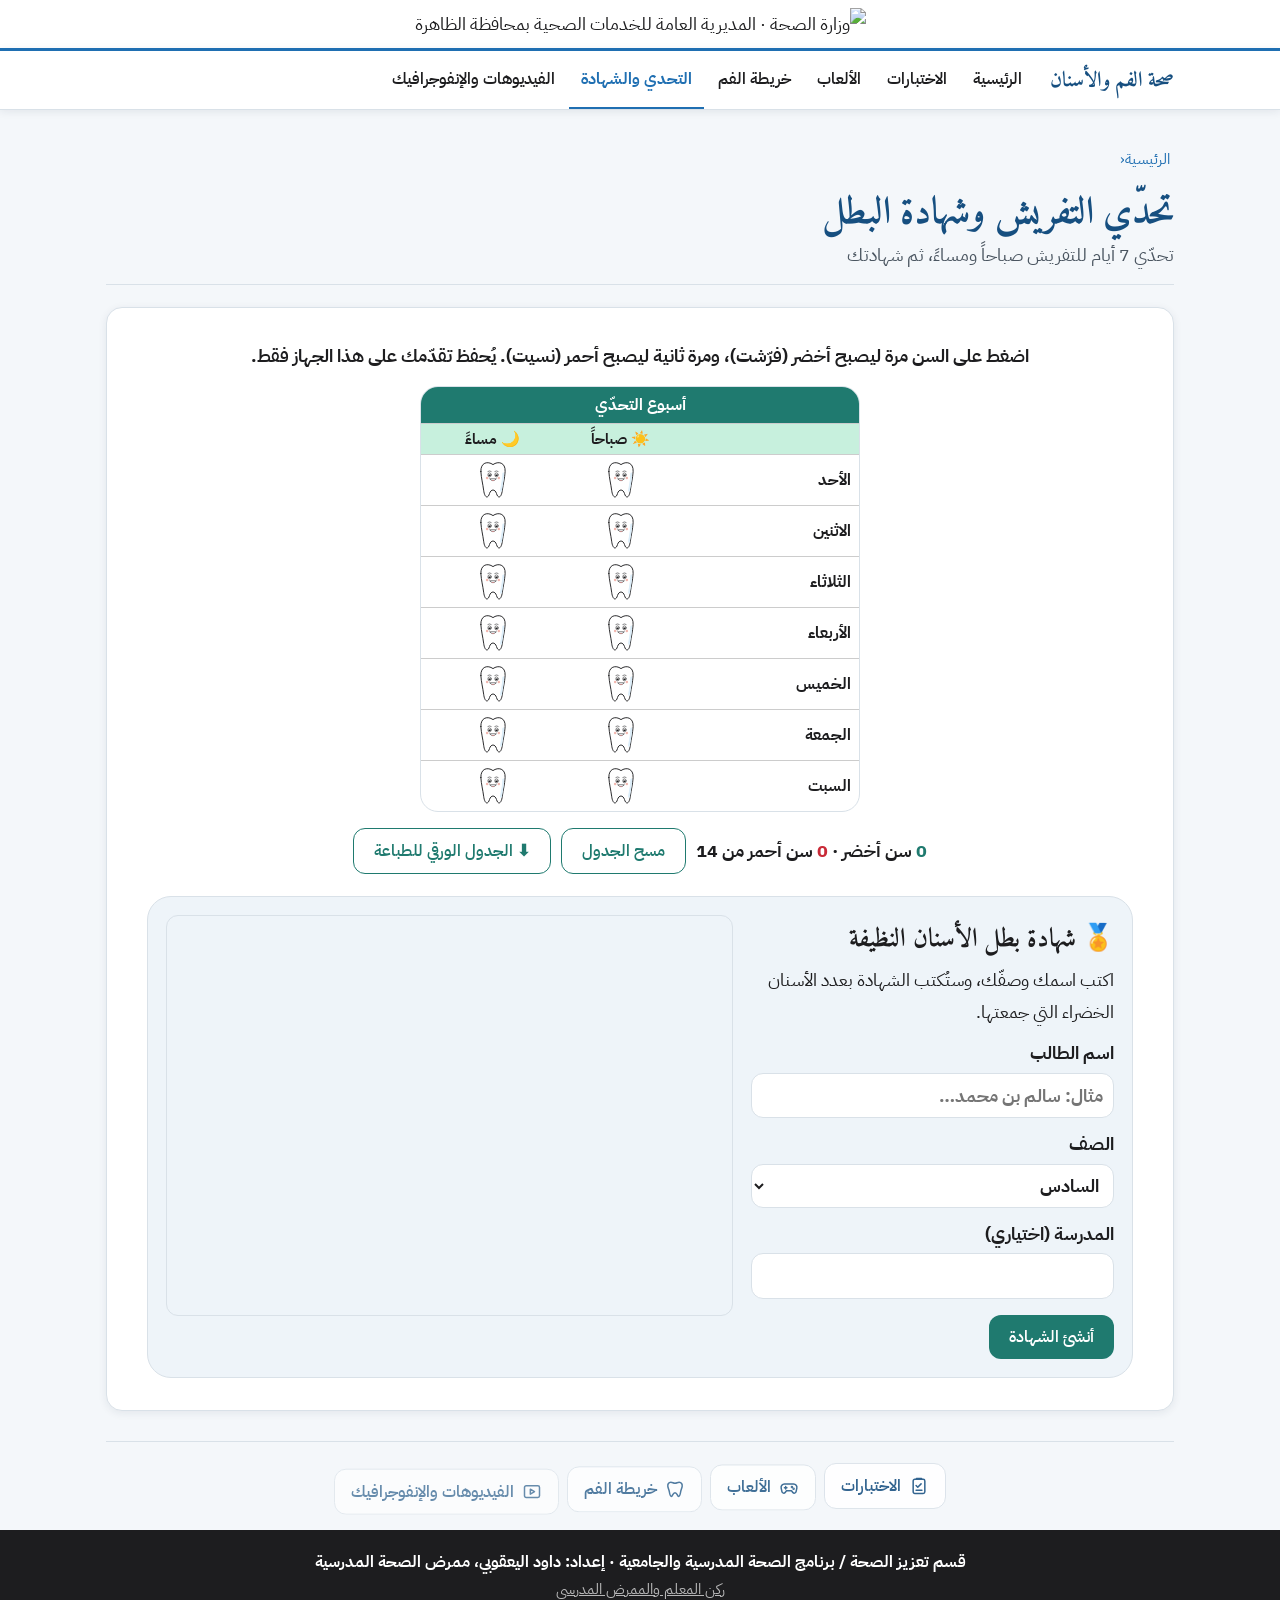
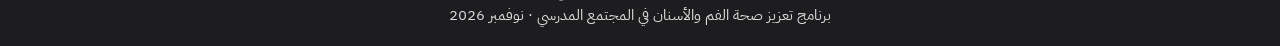
==== challenge.html @ 6da46045 "Make downloads and image viewing work when the site runs as a Claude artifact In the artifact page n" ====
<!doctype html><html lang="ar" dir="rtl"><head><meta charset="utf-8"><meta name="viewport" content="width=device-width,initial-scale=1"><meta name="theme-color" content="#ffffff">
<title>تحدّي التفريش وشهادة البطل · صحة الفم والأسنان</title><meta name="description" content="تحدّي 7 أيام للتفريش صباحاً ومساءً، ثم شهادتك">
<meta property="og:title" content="تحدّي التفريش وشهادة البطل · صحة الفم والأسنان"><meta property="og:description" content="تحدّي 7 أيام للتفريش صباحاً ومساءً، ثم شهادتك"><meta property="og:image" content="assets/infographics/oral-health-tips-infographic.jpg">
<link rel="preconnect" href="https://fonts.googleapis.com"><link rel="stylesheet" href="https://fonts.googleapis.com/css2?family=Amiri:wght@400;700&family=IBM+Plex+Sans+Arabic:wght@400;600;700&display=swap">
<link rel="stylesheet" href="assets/style.css"><link rel="stylesheet" href="assets/lenis.css"><link rel="stylesheet" href="assets/motion.css"><script>if(!matchMedia('(prefers-reduced-motion: reduce)').matches){document.documentElement.classList.add('mo');setTimeout(function(){document.documentElement.classList.remove('mo')},3000)}</script></head><body>
<a class="skip" href="#main">انتقل إلى المحتوى</a><header class="top"><div class="lh"><img src="assets/letterhead.jpg" width="1299" height="249" alt="وزارة الصحة · المديرية العامة للخدمات الصحية بمحافظة الظاهرة"></div>
<nav class="bar" aria-label="أقسام الموقع"><div class="bar-in"><a class="brand" href="./">صحة الفم والأسنان</a><div class="links"><a href="./">الرئيسية</a><a href="quiz.html">الاختبارات</a><a href="games.html">الألعاب</a><a href="mouth.html">خريطة الفم</a><a href="challenge.html" aria-current="page">التحدي والشهادة</a><a href="library.html">الفيديوهات والإنفوجرافيك</a></div></div></nav></header>
<main id="main"><div class="ph"><a class="crumb" href="./">الرئيسية</a><h1>تحدّي التفريش وشهادة البطل</h1><p>تحدّي 7 أيام للتفريش صباحاً ومساءً، ثم شهادتك</p></div>
<section class="blk tr"><p class="hint">اضغط على السن مرة ليصبح أخضر (فرّشت)، ومرة ثانية ليصبح أحمر (نسيت). يُحفظ تقدّمك على هذا الجهاز فقط.</p>
<div class="weeks"><div class="wk"><h2>أسبوع التحدّي</h2><div class="wrow wh"><span></span><span>☀️ صباحاً</span><span>🌙 مساءً</span></div><div class="wrow"><span>الأحد</span><button class="tc" data-k="0-0-0" aria-label="الأحد صباحاً"><svg viewBox="-62 -92 124 180" aria-hidden="true"><path d="M-52,-38 C-54,-78 -22,-84 0,-68 C22,-84 54,-78 52,-38 C50,-8 44,12 40,42 C36,74 22,80 15,56 C9,36 -9,36 -15,56 C-22,80 -36,74 -40,42 C-44,12 -50,-8 -52,-38 Z" fill="#ffffff" stroke="#1d1d1f" stroke-width="4" stroke-linejoin="round" stroke-linecap="round"/><path d="M-38,-44 C-38,-62 -24,-66 -14,-60" fill="none" stroke="#fff" stroke-width="7" stroke-linecap="round"/><path d="M44,-30 C44,0 38,20 34,44" fill="none" stroke="#dceefa" stroke-width="8" stroke-linecap="round"/><g transform="translate(0,-24) rotate(0) scale(0.78)"><ellipse cx="-19" cy="0" rx="9" ry="11" fill="#fff" stroke="#1d1d1f" stroke-width="3" stroke-linejoin="round" stroke-linecap="round"/><circle cx="-19" cy="2" r="6" fill="#1d1d1f"/><circle cx="-17" cy="-1" r="2.2" fill="#fff"/><ellipse cx="19" cy="0" rx="9" ry="11" fill="#fff" stroke="#1d1d1f" stroke-width="3" stroke-linejoin="round" stroke-linecap="round"/><circle cx="19" cy="2" r="6" fill="#1d1d1f"/><circle cx="21" cy="-1" r="2.2" fill="#fff"/><path d="M-28,-19 Q-19,-25 -10,-19" fill="none" stroke="#1d1d1f" stroke-width="3" stroke-linejoin="round" stroke-linecap="round"/><path d="M10,-19 Q19,-25 28,-19" fill="none" stroke="#1d1d1f" stroke-width="3" stroke-linejoin="round" stroke-linecap="round"/><circle cx="-32" cy="17" r="7" fill="#e8877a" opacity=".6"/><circle cx="32" cy="17" r="7" fill="#e8877a" opacity=".6"/><path d="M-17,23 Q0,43 17,23 Z" fill="#fff" stroke="#1d1d1f" stroke-width="3" stroke-linejoin="round" stroke-linecap="round"/><path d="M-9,31 Q0,37 9,31" fill="#ff8a8a" stroke="none"/></g></svg></button><button class="tc" data-k="0-0-1" aria-label="الأحد مساءً"><svg viewBox="-62 -92 124 180" aria-hidden="true"><path d="M-52,-38 C-54,-78 -22,-84 0,-68 C22,-84 54,-78 52,-38 C50,-8 44,12 40,42 C36,74 22,80 15,56 C9,36 -9,36 -15,56 C-22,80 -36,74 -40,42 C-44,12 -50,-8 -52,-38 Z" fill="#ffffff" stroke="#1d1d1f" stroke-width="4" stroke-linejoin="round" stroke-linecap="round"/><path d="M-38,-44 C-38,-62 -24,-66 -14,-60" fill="none" stroke="#fff" stroke-width="7" stroke-linecap="round"/><path d="M44,-30 C44,0 38,20 34,44" fill="none" stroke="#dceefa" stroke-width="8" stroke-linecap="round"/><g transform="translate(0,-24) rotate(0) scale(0.78)"><ellipse cx="-19" cy="0" rx="9" ry="11" fill="#fff" stroke="#1d1d1f" stroke-width="3" stroke-linejoin="round" stroke-linecap="round"/><circle cx="-19" cy="2" r="6" fill="#1d1d1f"/><circle cx="-17" cy="-1" r="2.2" fill="#fff"/><ellipse cx="19" cy="0" rx="9" ry="11" fill="#fff" stroke="#1d1d1f" stroke-width="3" stroke-linejoin="round" stroke-linecap="round"/><circle cx="19" cy="2" r="6" fill="#1d1d1f"/><circle cx="21" cy="-1" r="2.2" fill="#fff"/><path d="M-28,-19 Q-19,-25 -10,-19" fill="none" stroke="#1d1d1f" stroke-width="3" stroke-linejoin="round" stroke-linecap="round"/><path d="M10,-19 Q19,-25 28,-19" fill="none" stroke="#1d1d1f" stroke-width="3" stroke-linejoin="round" stroke-linecap="round"/><circle cx="-32" cy="17" r="7" fill="#e8877a" opacity=".6"/><circle cx="32" cy="17" r="7" fill="#e8877a" opacity=".6"/><path d="M-17,23 Q0,43 17,23 Z" fill="#fff" stroke="#1d1d1f" stroke-width="3" stroke-linejoin="round" stroke-linecap="round"/><path d="M-9,31 Q0,37 9,31" fill="#ff8a8a" stroke="none"/></g></svg></button></div><div class="wrow"><span>الاثنين</span><button class="tc" data-k="0-1-0" aria-label="الاثنين صباحاً"><svg viewBox="-62 -92 124 180" aria-hidden="true"><path d="M-52,-38 C-54,-78 -22,-84 0,-68 C22,-84 54,-78 52,-38 C50,-8 44,12 40,42 C36,74 22,80 15,56 C9,36 -9,36 -15,56 C-22,80 -36,74 -40,42 C-44,12 -50,-8 -52,-38 Z" fill="#ffffff" stroke="#1d1d1f" stroke-width="4" stroke-linejoin="round" stroke-linecap="round"/><path d="M-38,-44 C-38,-62 -24,-66 -14,-60" fill="none" stroke="#fff" stroke-width="7" stroke-linecap="round"/><path d="M44,-30 C44,0 38,20 34,44" fill="none" stroke="#dceefa" stroke-width="8" stroke-linecap="round"/><g transform="translate(0,-24) rotate(0) scale(0.78)"><ellipse cx="-19" cy="0" rx="9" ry="11" fill="#fff" stroke="#1d1d1f" stroke-width="3" stroke-linejoin="round" stroke-linecap="round"/><circle cx="-19" cy="2" r="6" fill="#1d1d1f"/><circle cx="-17" cy="-1" r="2.2" fill="#fff"/><ellipse cx="19" cy="0" rx="9" ry="11" fill="#fff" stroke="#1d1d1f" stroke-width="3" stroke-linejoin="round" stroke-linecap="round"/><circle cx="19" cy="2" r="6" fill="#1d1d1f"/><circle cx="21" cy="-1" r="2.2" fill="#fff"/><path d="M-28,-19 Q-19,-25 -10,-19" fill="none" stroke="#1d1d1f" stroke-width="3" stroke-linejoin="round" stroke-linecap="round"/><path d="M10,-19 Q19,-25 28,-19" fill="none" stroke="#1d1d1f" stroke-width="3" stroke-linejoin="round" stroke-linecap="round"/><circle cx="-32" cy="17" r="7" fill="#e8877a" opacity=".6"/><circle cx="32" cy="17" r="7" fill="#e8877a" opacity=".6"/><path d="M-17,23 Q0,43 17,23 Z" fill="#fff" stroke="#1d1d1f" stroke-width="3" stroke-linejoin="round" stroke-linecap="round"/><path d="M-9,31 Q0,37 9,31" fill="#ff8a8a" stroke="none"/></g></svg></button><button class="tc" data-k="0-1-1" aria-label="الاثنين مساءً"><svg viewBox="-62 -92 124 180" aria-hidden="true"><path d="M-52,-38 C-54,-78 -22,-84 0,-68 C22,-84 54,-78 52,-38 C50,-8 44,12 40,42 C36,74 22,80 15,56 C9,36 -9,36 -15,56 C-22,80 -36,74 -40,42 C-44,12 -50,-8 -52,-38 Z" fill="#ffffff" stroke="#1d1d1f" stroke-width="4" stroke-linejoin="round" stroke-linecap="round"/><path d="M-38,-44 C-38,-62 -24,-66 -14,-60" fill="none" stroke="#fff" stroke-width="7" stroke-linecap="round"/><path d="M44,-30 C44,0 38,20 34,44" fill="none" stroke="#dceefa" stroke-width="8" stroke-linecap="round"/><g transform="translate(0,-24) rotate(0) scale(0.78)"><ellipse cx="-19" cy="0" rx="9" ry="11" fill="#fff" stroke="#1d1d1f" stroke-width="3" stroke-linejoin="round" stroke-linecap="round"/><circle cx="-19" cy="2" r="6" fill="#1d1d1f"/><circle cx="-17" cy="-1" r="2.2" fill="#fff"/><ellipse cx="19" cy="0" rx="9" ry="11" fill="#fff" stroke="#1d1d1f" stroke-width="3" stroke-linejoin="round" stroke-linecap="round"/><circle cx="19" cy="2" r="6" fill="#1d1d1f"/><circle cx="21" cy="-1" r="2.2" fill="#fff"/><path d="M-28,-19 Q-19,-25 -10,-19" fill="none" stroke="#1d1d1f" stroke-width="3" stroke-linejoin="round" stroke-linecap="round"/><path d="M10,-19 Q19,-25 28,-19" fill="none" stroke="#1d1d1f" stroke-width="3" stroke-linejoin="round" stroke-linecap="round"/><circle cx="-32" cy="17" r="7" fill="#e8877a" opacity=".6"/><circle cx="32" cy="17" r="7" fill="#e8877a" opacity=".6"/><path d="M-17,23 Q0,43 17,23 Z" fill="#fff" stroke="#1d1d1f" stroke-width="3" stroke-linejoin="round" stroke-linecap="round"/><path d="M-9,31 Q0,37 9,31" fill="#ff8a8a" stroke="none"/></g></svg></button></div><div class="wrow"><span>الثلاثاء</span><button class="tc" data-k="0-2-0" aria-label="الثلاثاء صباحاً"><svg viewBox="-62 -92 124 180" aria-hidden="true"><path d="M-52,-38 C-54,-78 -22,-84 0,-68 C22,-84 54,-78 52,-38 C50,-8 44,12 40,42 C36,74 22,80 15,56 C9,36 -9,36 -15,56 C-22,80 -36,74 -40,42 C-44,12 -50,-8 -52,-38 Z" fill="#ffffff" stroke="#1d1d1f" stroke-width="4" stroke-linejoin="round" stroke-linecap="round"/><path d="M-38,-44 C-38,-62 -24,-66 -14,-60" fill="none" stroke="#fff" stroke-width="7" stroke-linecap="round"/><path d="M44,-30 C44,0 38,20 34,44" fill="none" stroke="#dceefa" stroke-width="8" stroke-linecap="round"/><g transform="translate(0,-24) rotate(0) scale(0.78)"><ellipse cx="-19" cy="0" rx="9" ry="11" fill="#fff" stroke="#1d1d1f" stroke-width="3" stroke-linejoin="round" stroke-linecap="round"/><circle cx="-19" cy="2" r="6" fill="#1d1d1f"/><circle cx="-17" cy="-1" r="2.2" fill="#fff"/><ellipse cx="19" cy="0" rx="9" ry="11" fill="#fff" stroke="#1d1d1f" stroke-width="3" stroke-linejoin="round" stroke-linecap="round"/><circle cx="19" cy="2" r="6" fill="#1d1d1f"/><circle cx="21" cy="-1" r="2.2" fill="#fff"/><path d="M-28,-19 Q-19,-25 -10,-19" fill="none" stroke="#1d1d1f" stroke-width="3" stroke-linejoin="round" stroke-linecap="round"/><path d="M10,-19 Q19,-25 28,-19" fill="none" stroke="#1d1d1f" stroke-width="3" stroke-linejoin="round" stroke-linecap="round"/><circle cx="-32" cy="17" r="7" fill="#e8877a" opacity=".6"/><circle cx="32" cy="17" r="7" fill="#e8877a" opacity=".6"/><path d="M-17,23 Q0,43 17,23 Z" fill="#fff" stroke="#1d1d1f" stroke-width="3" stroke-linejoin="round" stroke-linecap="round"/><path d="M-9,31 Q0,37 9,31" fill="#ff8a8a" stroke="none"/></g></svg></button><button class="tc" data-k="0-2-1" aria-label="الثلاثاء مساءً"><svg viewBox="-62 -92 124 180" aria-hidden="true"><path d="M-52,-38 C-54,-78 -22,-84 0,-68 C22,-84 54,-78 52,-38 C50,-8 44,12 40,42 C36,74 22,80 15,56 C9,36 -9,36 -15,56 C-22,80 -36,74 -40,42 C-44,12 -50,-8 -52,-38 Z" fill="#ffffff" stroke="#1d1d1f" stroke-width="4" stroke-linejoin="round" stroke-linecap="round"/><path d="M-38,-44 C-38,-62 -24,-66 -14,-60" fill="none" stroke="#fff" stroke-width="7" stroke-linecap="round"/><path d="M44,-30 C44,0 38,20 34,44" fill="none" stroke="#dceefa" stroke-width="8" stroke-linecap="round"/><g transform="translate(0,-24) rotate(0) scale(0.78)"><ellipse cx="-19" cy="0" rx="9" ry="11" fill="#fff" stroke="#1d1d1f" stroke-width="3" stroke-linejoin="round" stroke-linecap="round"/><circle cx="-19" cy="2" r="6" fill="#1d1d1f"/><circle cx="-17" cy="-1" r="2.2" fill="#fff"/><ellipse cx="19" cy="0" rx="9" ry="11" fill="#fff" stroke="#1d1d1f" stroke-width="3" stroke-linejoin="round" stroke-linecap="round"/><circle cx="19" cy="2" r="6" fill="#1d1d1f"/><circle cx="21" cy="-1" r="2.2" fill="#fff"/><path d="M-28,-19 Q-19,-25 -10,-19" fill="none" stroke="#1d1d1f" stroke-width="3" stroke-linejoin="round" stroke-linecap="round"/><path d="M10,-19 Q19,-25 28,-19" fill="none" stroke="#1d1d1f" stroke-width="3" stroke-linejoin="round" stroke-linecap="round"/><circle cx="-32" cy="17" r="7" fill="#e8877a" opacity=".6"/><circle cx="32" cy="17" r="7" fill="#e8877a" opacity=".6"/><path d="M-17,23 Q0,43 17,23 Z" fill="#fff" stroke="#1d1d1f" stroke-width="3" stroke-linejoin="round" stroke-linecap="round"/><path d="M-9,31 Q0,37 9,31" fill="#ff8a8a" stroke="none"/></g></svg></button></div><div class="wrow"><span>الأربعاء</span><button class="tc" data-k="0-3-0" aria-label="الأربعاء صباحاً"><svg viewBox="-62 -92 124 180" aria-hidden="true"><path d="M-52,-38 C-54,-78 -22,-84 0,-68 C22,-84 54,-78 52,-38 C50,-8 44,12 40,42 C36,74 22,80 15,56 C9,36 -9,36 -15,56 C-22,80 -36,74 -40,42 C-44,12 -50,-8 -52,-38 Z" fill="#ffffff" stroke="#1d1d1f" stroke-width="4" stroke-linejoin="round" stroke-linecap="round"/><path d="M-38,-44 C-38,-62 -24,-66 -14,-60" fill="none" stroke="#fff" stroke-width="7" stroke-linecap="round"/><path d="M44,-30 C44,0 38,20 34,44" fill="none" stroke="#dceefa" stroke-width="8" stroke-linecap="round"/><g transform="translate(0,-24) rotate(0) scale(0.78)"><ellipse cx="-19" cy="0" rx="9" ry="11" fill="#fff" stroke="#1d1d1f" stroke-width="3" stroke-linejoin="round" stroke-linecap="round"/><circle cx="-19" cy="2" r="6" fill="#1d1d1f"/><circle cx="-17" cy="-1" r="2.2" fill="#fff"/><ellipse cx="19" cy="0" rx="9" ry="11" fill="#fff" stroke="#1d1d1f" stroke-width="3" stroke-linejoin="round" stroke-linecap="round"/><circle cx="19" cy="2" r="6" fill="#1d1d1f"/><circle cx="21" cy="-1" r="2.2" fill="#fff"/><path d="M-28,-19 Q-19,-25 -10,-19" fill="none" stroke="#1d1d1f" stroke-width="3" stroke-linejoin="round" stroke-linecap="round"/><path d="M10,-19 Q19,-25 28,-19" fill="none" stroke="#1d1d1f" stroke-width="3" stroke-linejoin="round" stroke-linecap="round"/><circle cx="-32" cy="17" r="7" fill="#e8877a" opacity=".6"/><circle cx="32" cy="17" r="7" fill="#e8877a" opacity=".6"/><path d="M-17,23 Q0,43 17,23 Z" fill="#fff" stroke="#1d1d1f" stroke-width="3" stroke-linejoin="round" stroke-linecap="round"/><path d="M-9,31 Q0,37 9,31" fill="#ff8a8a" stroke="none"/></g></svg></button><button class="tc" data-k="0-3-1" aria-label="الأربعاء مساءً"><svg viewBox="-62 -92 124 180" aria-hidden="true"><path d="M-52,-38 C-54,-78 -22,-84 0,-68 C22,-84 54,-78 52,-38 C50,-8 44,12 40,42 C36,74 22,80 15,56 C9,36 -9,36 -15,56 C-22,80 -36,74 -40,42 C-44,12 -50,-8 -52,-38 Z" fill="#ffffff" stroke="#1d1d1f" stroke-width="4" stroke-linejoin="round" stroke-linecap="round"/><path d="M-38,-44 C-38,-62 -24,-66 -14,-60" fill="none" stroke="#fff" stroke-width="7" stroke-linecap="round"/><path d="M44,-30 C44,0 38,20 34,44" fill="none" stroke="#dceefa" stroke-width="8" stroke-linecap="round"/><g transform="translate(0,-24) rotate(0) scale(0.78)"><ellipse cx="-19" cy="0" rx="9" ry="11" fill="#fff" stroke="#1d1d1f" stroke-width="3" stroke-linejoin="round" stroke-linecap="round"/><circle cx="-19" cy="2" r="6" fill="#1d1d1f"/><circle cx="-17" cy="-1" r="2.2" fill="#fff"/><ellipse cx="19" cy="0" rx="9" ry="11" fill="#fff" stroke="#1d1d1f" stroke-width="3" stroke-linejoin="round" stroke-linecap="round"/><circle cx="19" cy="2" r="6" fill="#1d1d1f"/><circle cx="21" cy="-1" r="2.2" fill="#fff"/><path d="M-28,-19 Q-19,-25 -10,-19" fill="none" stroke="#1d1d1f" stroke-width="3" stroke-linejoin="round" stroke-linecap="round"/><path d="M10,-19 Q19,-25 28,-19" fill="none" stroke="#1d1d1f" stroke-width="3" stroke-linejoin="round" stroke-linecap="round"/><circle cx="-32" cy="17" r="7" fill="#e8877a" opacity=".6"/><circle cx="32" cy="17" r="7" fill="#e8877a" opacity=".6"/><path d="M-17,23 Q0,43 17,23 Z" fill="#fff" stroke="#1d1d1f" stroke-width="3" stroke-linejoin="round" stroke-linecap="round"/><path d="M-9,31 Q0,37 9,31" fill="#ff8a8a" stroke="none"/></g></svg></button></div><div class="wrow"><span>الخميس</span><button class="tc" data-k="0-4-0" aria-label="الخميس صباحاً"><svg viewBox="-62 -92 124 180" aria-hidden="true"><path d="M-52,-38 C-54,-78 -22,-84 0,-68 C22,-84 54,-78 52,-38 C50,-8 44,12 40,42 C36,74 22,80 15,56 C9,36 -9,36 -15,56 C-22,80 -36,74 -40,42 C-44,12 -50,-8 -52,-38 Z" fill="#ffffff" stroke="#1d1d1f" stroke-width="4" stroke-linejoin="round" stroke-linecap="round"/><path d="M-38,-44 C-38,-62 -24,-66 -14,-60" fill="none" stroke="#fff" stroke-width="7" stroke-linecap="round"/><path d="M44,-30 C44,0 38,20 34,44" fill="none" stroke="#dceefa" stroke-width="8" stroke-linecap="round"/><g transform="translate(0,-24) rotate(0) scale(0.78)"><ellipse cx="-19" cy="0" rx="9" ry="11" fill="#fff" stroke="#1d1d1f" stroke-width="3" stroke-linejoin="round" stroke-linecap="round"/><circle cx="-19" cy="2" r="6" fill="#1d1d1f"/><circle cx="-17" cy="-1" r="2.2" fill="#fff"/><ellipse cx="19" cy="0" rx="9" ry="11" fill="#fff" stroke="#1d1d1f" stroke-width="3" stroke-linejoin="round" stroke-linecap="round"/><circle cx="19" cy="2" r="6" fill="#1d1d1f"/><circle cx="21" cy="-1" r="2.2" fill="#fff"/><path d="M-28,-19 Q-19,-25 -10,-19" fill="none" stroke="#1d1d1f" stroke-width="3" stroke-linejoin="round" stroke-linecap="round"/><path d="M10,-19 Q19,-25 28,-19" fill="none" stroke="#1d1d1f" stroke-width="3" stroke-linejoin="round" stroke-linecap="round"/><circle cx="-32" cy="17" r="7" fill="#e8877a" opacity=".6"/><circle cx="32" cy="17" r="7" fill="#e8877a" opacity=".6"/><path d="M-17,23 Q0,43 17,23 Z" fill="#fff" stroke="#1d1d1f" stroke-width="3" stroke-linejoin="round" stroke-linecap="round"/><path d="M-9,31 Q0,37 9,31" fill="#ff8a8a" stroke="none"/></g></svg></button><button class="tc" data-k="0-4-1" aria-label="الخميس مساءً"><svg viewBox="-62 -92 124 180" aria-hidden="true"><path d="M-52,-38 C-54,-78 -22,-84 0,-68 C22,-84 54,-78 52,-38 C50,-8 44,12 40,42 C36,74 22,80 15,56 C9,36 -9,36 -15,56 C-22,80 -36,74 -40,42 C-44,12 -50,-8 -52,-38 Z" fill="#ffffff" stroke="#1d1d1f" stroke-width="4" stroke-linejoin="round" stroke-linecap="round"/><path d="M-38,-44 C-38,-62 -24,-66 -14,-60" fill="none" stroke="#fff" stroke-width="7" stroke-linecap="round"/><path d="M44,-30 C44,0 38,20 34,44" fill="none" stroke="#dceefa" stroke-width="8" stroke-linecap="round"/><g transform="translate(0,-24) rotate(0) scale(0.78)"><ellipse cx="-19" cy="0" rx="9" ry="11" fill="#fff" stroke="#1d1d1f" stroke-width="3" stroke-linejoin="round" stroke-linecap="round"/><circle cx="-19" cy="2" r="6" fill="#1d1d1f"/><circle cx="-17" cy="-1" r="2.2" fill="#fff"/><ellipse cx="19" cy="0" rx="9" ry="11" fill="#fff" stroke="#1d1d1f" stroke-width="3" stroke-linejoin="round" stroke-linecap="round"/><circle cx="19" cy="2" r="6" fill="#1d1d1f"/><circle cx="21" cy="-1" r="2.2" fill="#fff"/><path d="M-28,-19 Q-19,-25 -10,-19" fill="none" stroke="#1d1d1f" stroke-width="3" stroke-linejoin="round" stroke-linecap="round"/><path d="M10,-19 Q19,-25 28,-19" fill="none" stroke="#1d1d1f" stroke-width="3" stroke-linejoin="round" stroke-linecap="round"/><circle cx="-32" cy="17" r="7" fill="#e8877a" opacity=".6"/><circle cx="32" cy="17" r="7" fill="#e8877a" opacity=".6"/><path d="M-17,23 Q0,43 17,23 Z" fill="#fff" stroke="#1d1d1f" stroke-width="3" stroke-linejoin="round" stroke-linecap="round"/><path d="M-9,31 Q0,37 9,31" fill="#ff8a8a" stroke="none"/></g></svg></button></div><div class="wrow"><span>الجمعة</span><button class="tc" data-k="0-5-0" aria-label="الجمعة صباحاً"><svg viewBox="-62 -92 124 180" aria-hidden="true"><path d="M-52,-38 C-54,-78 -22,-84 0,-68 C22,-84 54,-78 52,-38 C50,-8 44,12 40,42 C36,74 22,80 15,56 C9,36 -9,36 -15,56 C-22,80 -36,74 -40,42 C-44,12 -50,-8 -52,-38 Z" fill="#ffffff" stroke="#1d1d1f" stroke-width="4" stroke-linejoin="round" stroke-linecap="round"/><path d="M-38,-44 C-38,-62 -24,-66 -14,-60" fill="none" stroke="#fff" stroke-width="7" stroke-linecap="round"/><path d="M44,-30 C44,0 38,20 34,44" fill="none" stroke="#dceefa" stroke-width="8" stroke-linecap="round"/><g transform="translate(0,-24) rotate(0) scale(0.78)"><ellipse cx="-19" cy="0" rx="9" ry="11" fill="#fff" stroke="#1d1d1f" stroke-width="3" stroke-linejoin="round" stroke-linecap="round"/><circle cx="-19" cy="2" r="6" fill="#1d1d1f"/><circle cx="-17" cy="-1" r="2.2" fill="#fff"/><ellipse cx="19" cy="0" rx="9" ry="11" fill="#fff" stroke="#1d1d1f" stroke-width="3" stroke-linejoin="round" stroke-linecap="round"/><circle cx="19" cy="2" r="6" fill="#1d1d1f"/><circle cx="21" cy="-1" r="2.2" fill="#fff"/><path d="M-28,-19 Q-19,-25 -10,-19" fill="none" stroke="#1d1d1f" stroke-width="3" stroke-linejoin="round" stroke-linecap="round"/><path d="M10,-19 Q19,-25 28,-19" fill="none" stroke="#1d1d1f" stroke-width="3" stroke-linejoin="round" stroke-linecap="round"/><circle cx="-32" cy="17" r="7" fill="#e8877a" opacity=".6"/><circle cx="32" cy="17" r="7" fill="#e8877a" opacity=".6"/><path d="M-17,23 Q0,43 17,23 Z" fill="#fff" stroke="#1d1d1f" stroke-width="3" stroke-linejoin="round" stroke-linecap="round"/><path d="M-9,31 Q0,37 9,31" fill="#ff8a8a" stroke="none"/></g></svg></button><button class="tc" data-k="0-5-1" aria-label="الجمعة مساءً"><svg viewBox="-62 -92 124 180" aria-hidden="true"><path d="M-52,-38 C-54,-78 -22,-84 0,-68 C22,-84 54,-78 52,-38 C50,-8 44,12 40,42 C36,74 22,80 15,56 C9,36 -9,36 -15,56 C-22,80 -36,74 -40,42 C-44,12 -50,-8 -52,-38 Z" fill="#ffffff" stroke="#1d1d1f" stroke-width="4" stroke-linejoin="round" stroke-linecap="round"/><path d="M-38,-44 C-38,-62 -24,-66 -14,-60" fill="none" stroke="#fff" stroke-width="7" stroke-linecap="round"/><path d="M44,-30 C44,0 38,20 34,44" fill="none" stroke="#dceefa" stroke-width="8" stroke-linecap="round"/><g transform="translate(0,-24) rotate(0) scale(0.78)"><ellipse cx="-19" cy="0" rx="9" ry="11" fill="#fff" stroke="#1d1d1f" stroke-width="3" stroke-linejoin="round" stroke-linecap="round"/><circle cx="-19" cy="2" r="6" fill="#1d1d1f"/><circle cx="-17" cy="-1" r="2.2" fill="#fff"/><ellipse cx="19" cy="0" rx="9" ry="11" fill="#fff" stroke="#1d1d1f" stroke-width="3" stroke-linejoin="round" stroke-linecap="round"/><circle cx="19" cy="2" r="6" fill="#1d1d1f"/><circle cx="21" cy="-1" r="2.2" fill="#fff"/><path d="M-28,-19 Q-19,-25 -10,-19" fill="none" stroke="#1d1d1f" stroke-width="3" stroke-linejoin="round" stroke-linecap="round"/><path d="M10,-19 Q19,-25 28,-19" fill="none" stroke="#1d1d1f" stroke-width="3" stroke-linejoin="round" stroke-linecap="round"/><circle cx="-32" cy="17" r="7" fill="#e8877a" opacity=".6"/><circle cx="32" cy="17" r="7" fill="#e8877a" opacity=".6"/><path d="M-17,23 Q0,43 17,23 Z" fill="#fff" stroke="#1d1d1f" stroke-width="3" stroke-linejoin="round" stroke-linecap="round"/><path d="M-9,31 Q0,37 9,31" fill="#ff8a8a" stroke="none"/></g></svg></button></div><div class="wrow"><span>السبت</span><button class="tc" data-k="0-6-0" aria-label="السبت صباحاً"><svg viewBox="-62 -92 124 180" aria-hidden="true"><path d="M-52,-38 C-54,-78 -22,-84 0,-68 C22,-84 54,-78 52,-38 C50,-8 44,12 40,42 C36,74 22,80 15,56 C9,36 -9,36 -15,56 C-22,80 -36,74 -40,42 C-44,12 -50,-8 -52,-38 Z" fill="#ffffff" stroke="#1d1d1f" stroke-width="4" stroke-linejoin="round" stroke-linecap="round"/><path d="M-38,-44 C-38,-62 -24,-66 -14,-60" fill="none" stroke="#fff" stroke-width="7" stroke-linecap="round"/><path d="M44,-30 C44,0 38,20 34,44" fill="none" stroke="#dceefa" stroke-width="8" stroke-linecap="round"/><g transform="translate(0,-24) rotate(0) scale(0.78)"><ellipse cx="-19" cy="0" rx="9" ry="11" fill="#fff" stroke="#1d1d1f" stroke-width="3" stroke-linejoin="round" stroke-linecap="round"/><circle cx="-19" cy="2" r="6" fill="#1d1d1f"/><circle cx="-17" cy="-1" r="2.2" fill="#fff"/><ellipse cx="19" cy="0" rx="9" ry="11" fill="#fff" stroke="#1d1d1f" stroke-width="3" stroke-linejoin="round" stroke-linecap="round"/><circle cx="19" cy="2" r="6" fill="#1d1d1f"/><circle cx="21" cy="-1" r="2.2" fill="#fff"/><path d="M-28,-19 Q-19,-25 -10,-19" fill="none" stroke="#1d1d1f" stroke-width="3" stroke-linejoin="round" stroke-linecap="round"/><path d="M10,-19 Q19,-25 28,-19" fill="none" stroke="#1d1d1f" stroke-width="3" stroke-linejoin="round" stroke-linecap="round"/><circle cx="-32" cy="17" r="7" fill="#e8877a" opacity=".6"/><circle cx="32" cy="17" r="7" fill="#e8877a" opacity=".6"/><path d="M-17,23 Q0,43 17,23 Z" fill="#fff" stroke="#1d1d1f" stroke-width="3" stroke-linejoin="round" stroke-linecap="round"/><path d="M-9,31 Q0,37 9,31" fill="#ff8a8a" stroke="none"/></g></svg></button><button class="tc" data-k="0-6-1" aria-label="السبت مساءً"><svg viewBox="-62 -92 124 180" aria-hidden="true"><path d="M-52,-38 C-54,-78 -22,-84 0,-68 C22,-84 54,-78 52,-38 C50,-8 44,12 40,42 C36,74 22,80 15,56 C9,36 -9,36 -15,56 C-22,80 -36,74 -40,42 C-44,12 -50,-8 -52,-38 Z" fill="#ffffff" stroke="#1d1d1f" stroke-width="4" stroke-linejoin="round" stroke-linecap="round"/><path d="M-38,-44 C-38,-62 -24,-66 -14,-60" fill="none" stroke="#fff" stroke-width="7" stroke-linecap="round"/><path d="M44,-30 C44,0 38,20 34,44" fill="none" stroke="#dceefa" stroke-width="8" stroke-linecap="round"/><g transform="translate(0,-24) rotate(0) scale(0.78)"><ellipse cx="-19" cy="0" rx="9" ry="11" fill="#fff" stroke="#1d1d1f" stroke-width="3" stroke-linejoin="round" stroke-linecap="round"/><circle cx="-19" cy="2" r="6" fill="#1d1d1f"/><circle cx="-17" cy="-1" r="2.2" fill="#fff"/><ellipse cx="19" cy="0" rx="9" ry="11" fill="#fff" stroke="#1d1d1f" stroke-width="3" stroke-linejoin="round" stroke-linecap="round"/><circle cx="19" cy="2" r="6" fill="#1d1d1f"/><circle cx="21" cy="-1" r="2.2" fill="#fff"/><path d="M-28,-19 Q-19,-25 -10,-19" fill="none" stroke="#1d1d1f" stroke-width="3" stroke-linejoin="round" stroke-linecap="round"/><path d="M10,-19 Q19,-25 28,-19" fill="none" stroke="#1d1d1f" stroke-width="3" stroke-linejoin="round" stroke-linecap="round"/><circle cx="-32" cy="17" r="7" fill="#e8877a" opacity=".6"/><circle cx="32" cy="17" r="7" fill="#e8877a" opacity=".6"/><path d="M-17,23 Q0,43 17,23 Z" fill="#fff" stroke="#1d1d1f" stroke-width="3" stroke-linejoin="round" stroke-linecap="round"/><path d="M-9,31 Q0,37 9,31" fill="#ff8a8a" stroke="none"/></g></svg></button></div></div></div>
<div class="chart-sum"><span><b id="chG">0</b> سن أخضر · <b id="chR">0</b> سن أحمر من 14</span><button class="btn ghost" id="chReset">مسح الجدول</button><a class="btn ghost" href="assets/chart/poster.pdf" download>⬇ الجدول الورقي للطباعة</a></div>
<div class="cert-box"><div class="cert-form"><h3>🏅 شهادة بطل الأسنان النظيفة</h3><p>اكتب اسمك وصفّك، وستُكتب الشهادة بعدد الأسنان الخضراء التي جمعتها.</p>
<label for="cName">اسم الطالب</label><input id="cName" name="student-name" autocomplete="off" maxlength="40" placeholder="مثال: سالم بن محمد…" aria-describedby="cNameMsg"><p class="field-msg" id="cNameMsg" aria-live="polite"></p>
<label for="cGrade">الصف</label><select id="cGrade" name="grade"><option>الخامس</option><option selected>السادس</option><option>السابع</option></select>
<label for="cSchool">المدرسة (اختياري)</label><input id="cSchool" name="school" autocomplete="off" maxlength="50">
<div class="cert-btns"><button class="btn" id="cMake">أنشئ الشهادة</button><a class="btn ghost" id="cDl" download="شهادة-بطل-الأسنان.png" hidden>⬇ تنزيل الصورة</a><button class="btn ghost" id="cPrint" hidden>🖨 طباعة</button></div></div>
<div class="cert-prev"><canvas id="cCanvas" width="1600" height="1131" aria-label="معاينة الشهادة"></canvas></div></div></section>
<nav class="next" aria-label="صفحات أخرى"><a href="quiz.html"><svg class="pic" viewBox="0 0 24 24" fill="none" stroke="currentColor" stroke-width="1.8" stroke-linecap="round" stroke-linejoin="round" aria-hidden="true"><rect x="5" y="4" width="14" height="17" rx="2"/><path d="M9 4V3h6v1M8.5 11.5l2 2 4-4M8.5 17h7"/></svg>الاختبارات</a><a href="games.html"><svg class="pic" viewBox="0 0 24 24" fill="none" stroke="currentColor" stroke-width="1.8" stroke-linecap="round" stroke-linejoin="round" aria-hidden="true"><path d="M6.5 8h11a4 4 0 0 1 3.9 4.8l-.9 4.3a2.2 2.2 0 0 1-3.9.9L15 16H9l-1.6 2a2.2 2.2 0 0 1-3.9-.9l-.9-4.3A4 4 0 0 1 6.5 8Z"/><path d="M8 11v3M6.5 12.5h3"/><circle cx="15.5" cy="11.5" r=".6"/><circle cx="17.5" cy="13.5" r=".6"/></svg>الألعاب</a><a href="mouth.html"><svg class="pic" viewBox="0 0 24 24" fill="none" stroke="currentColor" stroke-width="1.8" stroke-linecap="round" stroke-linejoin="round" aria-hidden="true"><path d="M7 3.5c-2.6 0-4 2.2-3.6 5 .3 2.3 1.4 3.8 1.8 6.3.4 2.6.8 5.7 2.5 5.7 1.6 0 1.5-4.5 4.3-4.5s2.7 4.5 4.3 4.5c1.7 0 2.1-3.1 2.5-5.7.4-2.5 1.5-4 1.8-6.3.4-2.8-1-5-3.6-5-1.9 0-3 1.1-5 1.1s-3.1-1.1-5-1.1Z"/></svg>خريطة الفم</a><a href="library.html"><svg class="pic" viewBox="0 0 24 24" fill="none" stroke="currentColor" stroke-width="1.8" stroke-linecap="round" stroke-linejoin="round" aria-hidden="true"><rect x="3" y="5" width="18" height="14" rx="2"/><path d="m10 9 5 3-5 3V9Z"/></svg>الفيديوهات والإنفوجرافيك</a></nav></main><footer><p>قسم تعزيز الصحة / برنامج الصحة المدرسية والجامعية · إعداد: داود اليعقوبي، ممرض الصحة المدرسية</p><p class="sm"><a class="staff" href="teachers.html">ركن المعلم والممرض المدرسي</a></p><p class="sm">برنامج تعزيز صحة الفم والأسنان في المجتمع المدرسي · نوفمبر 2026</p></footer>
<script>window.DATA={"quiz":[{"q":"كم مرة تفرّش أسنانك في اليوم؟","o":[["مرتين أو أكثر",2],["مرة واحدة",1],["أحياناً لا أفرّش",0]],"tip":"فرّش أسنانك مرتين يومياً: بعد الإفطار وقبل النوم."},{"q":"كم دقيقة يستغرق تفريش أسنانك؟","o":[["دقيقتان كاملتان",2],["حوالي دقيقة",1],["أقل من دقيقة",0]],"tip":"استخدم مؤقّت الدقيقتين في صفحة الألعاب: 30 ثانية لكل ربع من فمك."},{"q":"هل تفرّش أسنانك قبل النوم؟","o":[["كل ليلة",2],["أحياناً",1],["نادراً",0]],"tip":"تفريش ما قبل النوم هو الأهم، لأن اللعاب يقلّ أثناء النوم."},{"q":"متى غيّرت فرشاة أسنانك آخر مرة؟","o":[["خلال آخر 3 أشهر",2],["منذ أكثر من 3 أشهر",1],["لا أذكر",0]],"tip":"غيّر الفرشاة كل 3 أشهر، أو عندما تتفرّق شعيراتها."},{"q":"هل تستخدم خيط الأسنان؟","o":[["كل يوم",2],["أحياناً",1],["أبداً",0]],"tip":"الخيط مرة يومياً ينظّف ما بين الأسنان حيث لا تصل الفرشاة. شاهد فيديو الخيط في المكتبة."},{"q":"ما المشروب الذي تشربه أكثر؟","o":[["الماء",2],["الحليب أو العصير",1],["المشروبات الغازية",0]],"tip":"اجعل الماء مشروبك الأول، وقلّل المشروبات الغازية والعصائر المحلّاة."},{"q":"كم مرة تأكل الحلويات أو الشيبس بين الوجبات؟","o":[["نادراً",2],["مرة في اليوم",1],["عدة مرات في اليوم",0]],"tip":"كل وجبة سكرية تعني هجوماً حمضياً لمدة 20 دقيقة. اختر وجبات خفيفة صحية."},{"q":"هل تنظّف لسانك؟","o":[["دائماً",2],["أحياناً",1],["لا",0]],"tip":"نظّف لسانك بالفرشاة من الخلف إلى الأمام لإزالة البكتيريا ورائحة الفم."},{"q":"متى زرت طبيب الأسنان آخر مرة؟","o":[["خلال آخر 6 أشهر",2],["خلال آخر سنة",1],["لا أذكر",0]],"tip":"اطلب من أهلك موعداً لدى طبيب الأسنان كل 6 أشهر للفحص."}],"foods":[{"k":"milk","n":"الحليب","good":true,"why":"فيه كالسيوم يقوّي الأسنان.","svg":"<svg viewBox=\"-80 -100 160 200\" aria-hidden=\"true\"><path d=\"M-30,-40 L30,-40 L30,64 Q30,72 22,72 L-22,72 Q-30,72 -30,64 Z\" fill=\"#ffffff\" stroke=\"#1d1d1f\" stroke-width=\"4\" stroke-linejoin=\"round\" stroke-linecap=\"round\"/><path d=\"M-30,-40 L-18,-66 L18,-66 L30,-40\" fill=\"#e0f2ff\" stroke=\"#1d1d1f\" stroke-width=\"4\" stroke-linejoin=\"round\" stroke-linecap=\"round\"/><rect x=\"-12\" y=\"-80\" width=\"24\" height=\"14\" rx=\"3\" fill=\"#1f6fb2\" stroke=\"#1d1d1f\" stroke-width=\"3\" stroke-linejoin=\"round\" stroke-linecap=\"round\"/><rect x=\"-30\" y=\"0\" width=\"60\" height=\"34\" fill=\"#e0f2ff\" stroke=\"#1d1d1f\" stroke-width=\"2.5\" stroke-linejoin=\"round\" stroke-linecap=\"round\"/><text x=\"0\" y=\"24\" text-anchor=\"middle\" font-family=\"'Times New Roman', Times, Amiri, serif\" font-weight=\"800\" font-size=\"20\" fill=\"#1d1d1f\">حليب</text></svg>"},{"k":"cheese","n":"الجبن","good":true,"why":"يقلّل الأحماض في الفم ويقوّي المينا.","svg":"<svg viewBox=\"-80 -100 160 200\" aria-hidden=\"true\"><path d=\"M-60,30 L-60,-8 L50,-40 L60,-8 L60,30 Z\" fill=\"#ffd166\" stroke=\"#1d1d1f\" stroke-width=\"4\" stroke-linejoin=\"round\" stroke-linecap=\"round\"/><path d=\"M-60,-8 L60,-8\" stroke=\"#1d1d1f\" stroke-width=\"3\" stroke-linejoin=\"round\" stroke-linecap=\"round\"/><circle cx=\"-30\" cy=\"10\" r=\"8\" fill=\"#f4b400\" stroke=\"#1d1d1f\" stroke-width=\"2.4\" stroke-linejoin=\"round\" stroke-linecap=\"round\"/><circle cx=\"10\" cy=\"16\" r=\"6\" fill=\"#f4b400\" stroke=\"#1d1d1f\" stroke-width=\"2.4\" stroke-linejoin=\"round\" stroke-linecap=\"round\"/><circle cx=\"36\" cy=\"4\" r=\"7\" fill=\"#f4b400\" stroke=\"#1d1d1f\" stroke-width=\"2.4\" stroke-linejoin=\"round\" stroke-linecap=\"round\"/><circle cx=\"16\" cy=\"-22\" r=\"5\" fill=\"#f4b400\" stroke=\"#1d1d1f\" stroke-width=\"2.4\" stroke-linejoin=\"round\" stroke-linecap=\"round\"/></svg>"},{"k":"apple","n":"التفاح","good":true,"why":"مقرمش وينظّف سطح الأسنان.","svg":"<svg viewBox=\"-80 -100 160 200\" aria-hidden=\"true\"><path d=\"M0,-40 C-30,-60 -64,-36 -56,4 C-50,40 -24,58 0,46 C24,58 50,40 56,4 C64,-36 30,-60 0,-40 Z\" fill=\"#e5383b\" stroke=\"#1d1d1f\" stroke-width=\"4\" stroke-linejoin=\"round\" stroke-linecap=\"round\"/><path d=\"M0,-40 Q2,-56 8,-64\" fill=\"none\" stroke=\"#1d1d1f\" stroke-width=\"4\" stroke-linejoin=\"round\" stroke-linecap=\"round\"/><path d=\"M8,-58 Q30,-74 40,-56 Q22,-44 8,-58 Z\" fill=\"#52b788\" stroke=\"#1d1d1f\" stroke-width=\"3\" stroke-linejoin=\"round\" stroke-linecap=\"round\"/><path d=\"M-36,-18 Q-38,-34 -24,-40\" fill=\"none\" stroke=\"#fff\" stroke-width=\"6\" stroke-linecap=\"round\" opacity=\".7\"/></svg>"},{"k":"carrot","n":"الجزر","good":true,"why":"مضغه يزيد اللعاب الذي يحمي الأسنان.","svg":"<svg viewBox=\"-80 -100 160 200\" aria-hidden=\"true\"><path d=\"M-14,-46 Q-24,-50 -22,-36 L-2,66 Q2,74 6,66 L22,-36 Q24,-50 14,-46 Z\" fill=\"#f4a261\" stroke=\"#1d1d1f\" stroke-width=\"4\" stroke-linejoin=\"round\" stroke-linecap=\"round\"/><path d=\"M-14,-12 L-4,-12 M8,10 L16,10 M-8,30 L2,30\" stroke=\"#1d1d1f\" stroke-width=\"2.5\" stroke-linejoin=\"round\" stroke-linecap=\"round\"/><path d=\"M0,-46 Q-24,-80 -14,-88 Q2,-70 0,-46 Q10,-82 24,-82 Q20,-58 0,-46 Z\" fill=\"#52b788\" stroke=\"#1d1d1f\" stroke-width=\"3\" stroke-linejoin=\"round\" stroke-linecap=\"round\"/></svg>"},{"k":"cucumber","n":"الخيار","good":true,"why":"وجبة خفيفة صحية بلا سكر.","svg":"<svg viewBox=\"-80 -100 160 200\" aria-hidden=\"true\"><path d=\"M-64,-8 Q-70,-24 -50,-26 L50,-20 Q70,-18 64,0 Q58,14 40,14 L-48,10 Q-64,8 -64,-8 Z\" fill=\"#8ac926\" stroke=\"#1d1d1f\" stroke-width=\"4\" stroke-linejoin=\"round\" stroke-linecap=\"round\"/><circle cx=\"-36\" cy=\"-6\" r=\"2.6\" fill=\"#1d1d1f\"/><circle cx=\"-10\" cy=\"-7\" r=\"2.6\" fill=\"#1d1d1f\"/><circle cx=\"16\" cy=\"-5\" r=\"2.6\" fill=\"#1d1d1f\"/><circle cx=\"40\" cy=\"-5\" r=\"2.6\" fill=\"#1d1d1f\"/></svg>"},{"k":"yogurt","n":"الزبادي","good":true,"why":"غني بالكالسيوم ومفيد للفم.","svg":"<svg viewBox=\"-80 -100 160 200\" aria-hidden=\"true\"><path d=\"M-46,-24 L46,-24 L36,44 Q0,52 -36,44 Z\" fill=\"#e0f2ff\" stroke=\"#1d1d1f\" stroke-width=\"4\" stroke-linejoin=\"round\" stroke-linecap=\"round\"/><rect x=\"-52\" y=\"-38\" width=\"104\" height=\"16\" rx=\"6\" fill=\"#ffffff\" stroke=\"#1d1d1f\" stroke-width=\"4\" stroke-linejoin=\"round\" stroke-linecap=\"round\"/><text x=\"0\" y=\"18\" text-anchor=\"middle\" font-family=\"'Times New Roman', Times, Amiri, serif\" font-weight=\"800\" font-size=\"20\" fill=\"#1d1d1f\">زبادي</text></svg>"},{"k":"water","n":"الماء","good":true,"why":"يغسل بقايا الطعام وهو أفضل مشروب.","svg":"<svg viewBox=\"-80 -100 160 200\" aria-hidden=\"true\"><rect x=\"-14\" y=\"-92\" width=\"28\" height=\"18\" rx=\"3\" fill=\"#1f6fb2\" stroke=\"#1d1d1f\" stroke-width=\"4\" stroke-linejoin=\"round\" stroke-linecap=\"round\"/><path d=\"M-14,-74 Q-30,-62 -30,-44 L-30,58 Q-30,70 -18,70 L18,70 Q30,70 30,58 L30,-44 Q30,-62 14,-74 Z\" fill=\"#bfe9ff\" stroke=\"#1d1d1f\" stroke-width=\"4\" stroke-linejoin=\"round\" stroke-linecap=\"round\"/><rect x=\"-30\" y=\"-10\" width=\"60\" height=\"30\" fill=\"#ffffff\" stroke=\"#1d1d1f\" stroke-width=\"2.5\" stroke-linejoin=\"round\" stroke-linecap=\"round\"/><path d=\"M-12,5 q6,-12 12,0 q6,12 12,0\" fill=\"none\" stroke=\"#1d1d1f\" stroke-width=\"2.4\" stroke-linejoin=\"round\" stroke-linecap=\"round\"/></svg>"},{"k":"banana","n":"الموز","good":true,"why":"فاكهة مفيدة، وفرّش أسنانك بعد الأكل.","svg":"<svg viewBox=\"-80 -100 160 200\" aria-hidden=\"true\"><path d=\"M-60,-30 Q-56,-40 -50,-34 Q-30,30 40,14 Q60,8 64,14 Q50,44 0,44 Q-50,40 -60,-30 Z\" fill=\"#ffe066\" stroke=\"#1d1d1f\" stroke-width=\"4\" stroke-linejoin=\"round\" stroke-linecap=\"round\"/><path d=\"M-50,-24 Q-30,30 40,24\" fill=\"none\" stroke=\"#1d1d1f\" stroke-width=\"2.4\" stroke-linejoin=\"round\" stroke-linecap=\"round\"/><path d=\"M-62,-30 L-56,-42\" stroke=\"#1d1d1f\" stroke-width=\"6\" stroke-linejoin=\"round\" stroke-linecap=\"round\"/></svg>"},{"k":"candy","n":"الحلوى","good":false,"why":"السكر غذاء البكتيريا المسبّبة للتسوّس.","svg":"<svg viewBox=\"-80 -100 160 200\" aria-hidden=\"true\"><path d=\"M-30,0 L-62,-24 L-58,24 Z\" fill=\"#9b5de5\" stroke=\"#1d1d1f\" stroke-width=\"4\" stroke-linejoin=\"round\" stroke-linecap=\"round\"/><path d=\"M30,0 L62,-24 L58,24 Z\" fill=\"#9b5de5\" stroke=\"#1d1d1f\" stroke-width=\"4\" stroke-linejoin=\"round\" stroke-linecap=\"round\"/><ellipse cx=\"0\" cy=\"0\" rx=\"34\" ry=\"26\" fill=\"#ff70a6\" stroke=\"#1d1d1f\" stroke-width=\"4\" stroke-linejoin=\"round\" stroke-linecap=\"round\"/><path d=\"M-18,-18 Q0,0 -12,22 M6,-24 Q22,0 10,24\" fill=\"none\" stroke=\"#1d1d1f\" stroke-width=\"2.5\" stroke-linejoin=\"round\" stroke-linecap=\"round\"/></svg>"},{"k":"soda","n":"المشروبات الغازية","good":false,"why":"فيها سكر وأحماض تذيب المينا.","svg":"<svg viewBox=\"-80 -100 160 200\" aria-hidden=\"true\"><path d=\"M-30,-60 Q-30,-70 -22,-70 L22,-70 Q30,-70 30,-60 L30,60 Q30,70 22,70 L-22,70 Q-30,70 -30,60 Z\" fill=\"#e63946\" stroke=\"#1d1d1f\" stroke-width=\"4\" stroke-linejoin=\"round\" stroke-linecap=\"round\"/><path d=\"M-30,-52 L30,-52 M-30,52 L30,52\" stroke=\"#1d1d1f\" stroke-width=\"2.5\" stroke-linejoin=\"round\" stroke-linecap=\"round\"/><path d=\"M-16,-10 q16,-22 32,0 q-16,22 -32,0\" fill=\"#ffffff\" stroke=\"#1d1d1f\" stroke-width=\"2.5\" stroke-linejoin=\"round\" stroke-linecap=\"round\"/></svg>"},{"k":"donut","n":"الدونات","good":false,"why":"سكر ونشويات تلتصق بالأسنان.","svg":"<svg viewBox=\"-80 -100 160 200\" aria-hidden=\"true\"><ellipse cx=\"0\" cy=\"0\" rx=\"62\" ry=\"50\" fill=\"#f7c59f\" stroke=\"#1d1d1f\" stroke-width=\"4\" stroke-linejoin=\"round\" stroke-linecap=\"round\"/><path d=\"M-54,-6 Q-56,-44 0,-44 Q56,-44 54,-6 Q40,10 20,0 Q0,16 -20,2 Q-40,12 -54,-6 Z\" fill=\"#ff8fab\" stroke=\"#1d1d1f\" stroke-width=\"3\" stroke-linejoin=\"round\" stroke-linecap=\"round\"/><ellipse cx=\"0\" cy=\"-6\" rx=\"18\" ry=\"12\" fill=\"#fff\" stroke=\"#1d1d1f\" stroke-width=\"3\" stroke-linejoin=\"round\" stroke-linecap=\"round\"/><rect x=\"-34\" y=\"-24\" width=\"12\" height=\"4\" rx=\"2\" transform=\"rotate(20 -34 -24)\" fill=\"#9b5de5\" stroke=\"#1d1d1f\" stroke-width=\"1.5\" stroke-linejoin=\"round\" stroke-linecap=\"round\"/><rect x=\"30\" y=\"-26\" width=\"12\" height=\"4\" rx=\"2\" transform=\"rotate(-30 30 -26)\" fill=\"#9b5de5\" stroke=\"#1d1d1f\" stroke-width=\"1.5\" stroke-linejoin=\"round\" stroke-linecap=\"round\"/><rect x=\"-10\" y=\"-34\" width=\"12\" height=\"4\" rx=\"2\" transform=\"rotate(70 -10 -34)\" fill=\"#9b5de5\" stroke=\"#1d1d1f\" stroke-width=\"1.5\" stroke-linejoin=\"round\" stroke-linecap=\"round\"/><rect x=\"40\" y=\"-10\" width=\"12\" height=\"4\" rx=\"2\" transform=\"rotate(10 40 -10)\" fill=\"#9b5de5\" stroke=\"#1d1d1f\" stroke-width=\"1.5\" stroke-linejoin=\"round\" stroke-linecap=\"round\"/></svg>"},{"k":"chips","n":"الشيبس","good":false,"why":"نشويات تلتصق بين الأسنان وتسبب التسوّس.","svg":"<svg viewBox=\"-80 -100 160 200\" aria-hidden=\"true\"><path d=\"M-44,-60 L44,-60 L38,0 L44,60 L-44,60 L-38,0 Z\" fill=\"#ff8a3d\" stroke=\"#1d1d1f\" stroke-width=\"4\" stroke-linejoin=\"round\" stroke-linecap=\"round\"/><path d=\"M-44,-60 l8,-8 l8,8 l8,-8 l8,8 l8,-8 l8,8 l8,-8 l8,8 l8,-8 l8,8\" fill=\"none\" stroke=\"#1d1d1f\" stroke-width=\"2.4\" stroke-linejoin=\"round\" stroke-linecap=\"round\"/><circle cx=\"0\" cy=\"4\" r=\"24\" fill=\"#ffd166\" stroke=\"#1d1d1f\" stroke-width=\"3\" stroke-linejoin=\"round\" stroke-linecap=\"round\"/><text x=\"0\" y=\"48\" text-anchor=\"middle\" font-family=\"'Times New Roman', Times, Amiri, serif\" font-weight=\"800\" font-size=\"16\" fill=\"#1d1d1f\">رقائق</text></svg>"},{"k":"lollipop","n":"المصّاصة","good":false,"why":"تبقى في الفم وقتاً طويلاً فتطيل هجوم الأحماض.","svg":"<svg viewBox=\"-80 -100 160 200\" aria-hidden=\"true\"><path d=\"M0,30 L0,110\" stroke=\"#1d1d1f\" stroke-width=\"12\" stroke-linecap=\"round\"/><path d=\"M0,30 L0,110\" stroke=\"#ffffff\" stroke-width=\"6\" stroke-linecap=\"round\"/><circle cx=\"0\" cy=\"-10\" r=\"44\" fill=\"#ff70a6\" stroke=\"#1d1d1f\" stroke-width=\"4\" stroke-linejoin=\"round\" stroke-linecap=\"round\"/><path d=\"M0,-10 m-30,0 a30,30 0 1,1 30,30 a20,20 0 1,1 -20,-20 a10,10 0 1,1 10,10\" fill=\"none\" stroke=\"#fff\" stroke-width=\"5\"/></svg>"}],"mouth":{"incisor":{"name":"القواطع","count":"8 أسنان في المقدّمة","job":"تقطع الطعام، وتساعدك على نطق الحروف بوضوح.","care":"نظّف خلفها بالفرشاة وهي عمودية بحركة لأعلى ولأسفل.","risk":"الكسر أثناء الرياضة أو السقوط، والتسوّس بين الأسنان.","tip":"ألبس واقي الأسنان في كرة القدم والكاراتيه."},"canine":{"name":"الأنياب","count":"4 أنياب","job":"تمزّق الطعام، وجذورها أطول جذور في الفم.","care":"ميّل الفرشاة 45° نحو خط اللثة.","risk":"تراكم البلاك عند خط اللثة.","tip":"لا تستخدم أسنانك لفتح العلب أو قضم الأقلام."},"premolar":{"name":"الضواحك","count":"8 ضواحك","job":"تهرس الطعام وتطحنه قبل البلع.","care":"نظّف أسطحها الخارجية والداخلية وأسطح المضغ.","risk":"التسوّس في أسطح المضغ وبين الأسنان.","tip":"تظهر الضواحك الدائمة بين عمر 10 و12 سنة، أي في عمرك الآن."},"molar":{"name":"الأضراس","count":"8 أضراس (و4 أضراس عقل لاحقاً)","job":"تطحن الطعام، وهي أقوى أسنانك.","care":"حرّك الفرشاة للأمام والخلف على أسطح المضغ حتى آخر ضرس.","risk":"أكثر الأسنان تسوّساً بسبب الشقوق في سطحها.","tip":"الضرس الدائم الأول يظهر في عمر 6 سنوات، والثاني في عمر 12 سنة. اسأل طبيبك عن الحشوات الوقائية (السيلانت)."},"gum":{"name":"اللثة","count":"تحيط بكل الأسنان","job":"تحمي جذور الأسنان وتثبّتها.","care":"فرشاة ناعمة بزاوية 45° وخيط يومياً.","risk":"التهاب اللثة: احمرار وانتفاخ ونزيف عند التفريش.","tip":"اللثة السليمة لونها وردي فاتح ولا تنزف."},"tongue":{"name":"اللسان","count":"عضلة قوية","job":"التذوق والكلام وتحريك الطعام والبلع.","care":"نظّفه بالفرشاة من الخلف إلى الأمام.","risk":"تراكم البكتيريا يسبب رائحة الفم الكريهة.","tip":"اللسان الصحي لونه وردي."}},"myths":[{"ic":"<svg viewBox=\"-110 -110 220 220\" aria-hidden=\"true\"><g transform=\"translate(-34,0) rotate(0) scale(0.75)\"><path d=\"M-44,-60 L44,-60 L38,0 L44,60 L-44,60 L-38,0 Z\" fill=\"#ff8a3d\" stroke=\"#1d1d1f\" stroke-width=\"4\" stroke-linejoin=\"round\" stroke-linecap=\"round\"/><path d=\"M-44,-60 l8,-8 l8,8 l8,-8 l8,8 l8,-8 l8,8 l8,-8 l8,8 l8,-8 l8,8\" fill=\"none\" stroke=\"#1d1d1f\" stroke-width=\"2.4\" stroke-linejoin=\"round\" stroke-linecap=\"round\"/><circle cx=\"0\" cy=\"4\" r=\"24\" fill=\"#ffd166\" stroke=\"#1d1d1f\" stroke-width=\"3\" stroke-linejoin=\"round\" stroke-linecap=\"round\"/><text x=\"0\" y=\"48\" text-anchor=\"middle\" font-family=\"'Times New Roman', Times, Amiri, serif\" font-weight=\"800\" font-size=\"16\" fill=\"#1d1d1f\">رقائق</text></g><g transform=\"translate(44,6) rotate(0) scale(0.55)\"><path d=\"M-30,0 L-62,-24 L-58,24 Z\" fill=\"#9b5de5\" stroke=\"#1d1d1f\" stroke-width=\"4\" stroke-linejoin=\"round\" stroke-linecap=\"round\"/><path d=\"M30,0 L62,-24 L58,24 Z\" fill=\"#9b5de5\" stroke=\"#1d1d1f\" stroke-width=\"4\" stroke-linejoin=\"round\" stroke-linecap=\"round\"/><ellipse cx=\"0\" cy=\"0\" rx=\"34\" ry=\"26\" fill=\"#ff70a6\" stroke=\"#1d1d1f\" stroke-width=\"4\" stroke-linejoin=\"round\" stroke-linecap=\"round\"/><path d=\"M-18,-18 Q0,0 -12,22 M6,-24 Q22,0 10,24\" fill=\"none\" stroke=\"#1d1d1f\" stroke-width=\"2.5\" stroke-linejoin=\"round\" stroke-linecap=\"round\"/></g></svg>","q":"الحلويات وحدها تسبب التسوس.","f":"الشيبس والبسكويت والخبز الأبيض تلتصق بالأسنان وتسبب التسوس أيضاً."},{"ic":"<svg viewBox=\"-110 -110 220 220\" aria-hidden=\"true\"><g transform=\"translate(-36,20) rotate(0) scale(1.15)\"><path d=\"M0,30 C-50,-6 -36,-44 -12,-40 Q0,-38 0,-24 Q0,-38 12,-40 C36,-44 50,-6 0,30 Z\" fill=\"#e63946\" stroke=\"#1d1d1f\" stroke-width=\"4\" stroke-linejoin=\"round\" stroke-linecap=\"round\"/></g><g transform=\"translate(46,-6) rotate(0) scale(0.7)\"><path d=\"M-52,-38 C-54,-78 -22,-84 0,-68 C22,-84 54,-78 52,-38 C50,-8 44,12 40,42 C36,74 22,80 15,56 C9,36 -9,36 -15,56 C-22,80 -36,74 -40,42 C-44,12 -50,-8 -52,-38 Z\" fill=\"#ffffff\" stroke=\"#1d1d1f\" stroke-width=\"4\" stroke-linejoin=\"round\" stroke-linecap=\"round\"/><path d=\"M-38,-44 C-38,-62 -24,-66 -14,-60\" fill=\"none\" stroke=\"#fff\" stroke-width=\"7\" stroke-linecap=\"round\"/><path d=\"M44,-30 C44,0 38,20 34,44\" fill=\"none\" stroke=\"#dceefa\" stroke-width=\"8\" stroke-linecap=\"round\"/><g transform=\"translate(0,-24) rotate(0) scale(0.78)\"><ellipse cx=\"-19\" cy=\"0\" rx=\"9\" ry=\"11\" fill=\"#fff\" stroke=\"#1d1d1f\" stroke-width=\"3\" stroke-linejoin=\"round\" stroke-linecap=\"round\"/><circle cx=\"-19\" cy=\"2\" r=\"6\" fill=\"#1d1d1f\"/><circle cx=\"-17\" cy=\"-1\" r=\"2.2\" fill=\"#fff\"/><ellipse cx=\"19\" cy=\"0\" rx=\"9\" ry=\"11\" fill=\"#fff\" stroke=\"#1d1d1f\" stroke-width=\"3\" stroke-linejoin=\"round\" stroke-linecap=\"round\"/><circle cx=\"19\" cy=\"2\" r=\"6\" fill=\"#1d1d1f\"/><circle cx=\"21\" cy=\"-1\" r=\"2.2\" fill=\"#fff\"/><path d=\"M-28,-19 Q-19,-25 -10,-19\" fill=\"none\" stroke=\"#1d1d1f\" stroke-width=\"3\" stroke-linejoin=\"round\" stroke-linecap=\"round\"/><path d=\"M10,-19 Q19,-25 28,-19\" fill=\"none\" stroke=\"#1d1d1f\" stroke-width=\"3\" stroke-linejoin=\"round\" stroke-linecap=\"round\"/><circle cx=\"-32\" cy=\"17\" r=\"7\" fill=\"#e8877a\" opacity=\".6\"/><circle cx=\"32\" cy=\"17\" r=\"7\" fill=\"#e8877a\" opacity=\".6\"/><path d=\"M-17,23 Q0,43 17,23 Z\" fill=\"#fff\" stroke=\"#1d1d1f\" stroke-width=\"3\" stroke-linejoin=\"round\" stroke-linecap=\"round\"/><path d=\"M-9,31 Q0,37 9,31\" fill=\"#ff8a8a\" stroke=\"none\"/></g></g></svg>","q":"صحة الفم لا علاقة لها بصحة جسمي.","f":"الفم بوابة الجسم، وإهماله مرتبط بأمراض مثل السكري وأمراض القلب."},{"ic":"<svg viewBox=\"-110 -110 220 220\" aria-hidden=\"true\"><g transform=\"translate(-96,-10) rotate(0) scale(0.88)\"><path d=\"M0,-7 Q-7,0 0,7 L150,6 Q163,5 172,7 L214,7 Q221,7 221,0 Q221,-8 213,-8 L172,-8 Q163,-6 150,-6 Z\" fill=\"#22b3a6\" stroke=\"#1d1d1f\" stroke-width=\"4\" stroke-linejoin=\"round\" stroke-linecap=\"round\"/><rect x=\"22\" y=\"-4\" width=\"60\" height=\"8\" rx=\"4\" fill=\"#ff8a3d\" stroke=\"#1d1d1f\" stroke-width=\"2\" stroke-linejoin=\"round\" stroke-linecap=\"round\"/><rect x=\"173\" y=\"-34\" width=\"42\" height=\"26\" rx=\"3\" fill=\"#e3f4ff\" stroke=\"#1d1d1f\" stroke-width=\"3\" stroke-linejoin=\"round\" stroke-linecap=\"round\"/><path d=\"M180,-32 L180,-10\" stroke=\"#1d1d1f\" stroke-width=\"1.6\" stroke-linejoin=\"round\" stroke-linecap=\"round\"/><path d=\"M187,-32 L187,-10\" stroke=\"#1d1d1f\" stroke-width=\"1.6\" stroke-linejoin=\"round\" stroke-linecap=\"round\"/><path d=\"M194,-32 L194,-10\" stroke=\"#1d1d1f\" stroke-width=\"1.6\" stroke-linejoin=\"round\" stroke-linecap=\"round\"/><path d=\"M201,-32 L201,-10\" stroke=\"#1d1d1f\" stroke-width=\"1.6\" stroke-linejoin=\"round\" stroke-linecap=\"round\"/><path d=\"M208,-32 L208,-10\" stroke=\"#1d1d1f\" stroke-width=\"1.6\" stroke-linejoin=\"round\" stroke-linecap=\"round\"/></g><text x=\"0\" y=\"60\" text-anchor=\"middle\" font-family=\"'Times New Roman', Times, Amiri, serif\" font-weight=\"900\" font-size=\"30\" fill=\"#1d1d1f\">ناعمة ✓</text></svg>","q":"الفرشاة الخشنة تنظّف أفضل.","f":"الفرشاة الخشنة قد تجرح اللثة وتُتلف المينا. اختر الناعمة."},{"ic":"<svg viewBox=\"-110 -110 220 220\" aria-hidden=\"true\"><rect x=\"-96\" y=\"20\" width=\"192\" height=\"60\" rx=\"26\" fill=\"#f6a5b7\" stroke=\"#1d1d1f\" stroke-width=\"4\" stroke-linejoin=\"round\" stroke-linecap=\"round\"/><path d=\"M-87,38 L-90,-30 Q-88,-56 -60,-54 Q-32,-56 -30,-30 L-33,38 Z\" fill=\"#fff\" stroke=\"#1d1d1f\" stroke-width=\"4\" stroke-linejoin=\"round\" stroke-linecap=\"round\"/><path d=\"M-27,38 L-30,-30 Q-28,-56 0,-54 Q28,-56 30,-30 L27,38 Z\" fill=\"#fff\" stroke=\"#1d1d1f\" stroke-width=\"4\" stroke-linejoin=\"round\" stroke-linecap=\"round\"/><path d=\"M33,38 L30,-30 Q32,-56 60,-54 Q88,-56 90,-30 L87,38 Z\" fill=\"#fff\" stroke=\"#1d1d1f\" stroke-width=\"4\" stroke-linejoin=\"round\" stroke-linecap=\"round\"/><g transform=\"translate(-40,-40) rotate(-40) scale(0.5)\"><path d=\"M0,-7 Q-7,0 0,7 L150,6 Q163,5 172,7 L214,7 Q221,7 221,0 Q221,-8 213,-8 L172,-8 Q163,-6 150,-6 Z\" fill=\"#22b3a6\" stroke=\"#1d1d1f\" stroke-width=\"4\" stroke-linejoin=\"round\" stroke-linecap=\"round\"/><rect x=\"22\" y=\"-4\" width=\"60\" height=\"8\" rx=\"4\" fill=\"#ff8a3d\" stroke=\"#1d1d1f\" stroke-width=\"2\" stroke-linejoin=\"round\" stroke-linecap=\"round\"/><rect x=\"173\" y=\"-34\" width=\"42\" height=\"26\" rx=\"3\" fill=\"#e3f4ff\" stroke=\"#1d1d1f\" stroke-width=\"3\" stroke-linejoin=\"round\" stroke-linecap=\"round\"/><path d=\"M180,-32 L180,-10\" stroke=\"#1d1d1f\" stroke-width=\"1.6\" stroke-linejoin=\"round\" stroke-linecap=\"round\"/><path d=\"M187,-32 L187,-10\" stroke=\"#1d1d1f\" stroke-width=\"1.6\" stroke-linejoin=\"round\" stroke-linecap=\"round\"/><path d=\"M194,-32 L194,-10\" stroke=\"#1d1d1f\" stroke-width=\"1.6\" stroke-linejoin=\"round\" stroke-linecap=\"round\"/><path d=\"M201,-32 L201,-10\" stroke=\"#1d1d1f\" stroke-width=\"1.6\" stroke-linejoin=\"round\" stroke-linecap=\"round\"/><path d=\"M208,-32 L208,-10\" stroke=\"#1d1d1f\" stroke-width=\"1.6\" stroke-linejoin=\"round\" stroke-linecap=\"round\"/></g><path d=\"M-90,-90 l30,20 M-70,-100 l20,30\" stroke=\"#e63946\" stroke-width=\"7\" stroke-linecap=\"round\"/></svg>","q":"كلما فرّشت بقوة صارت أسناني أنظف.","f":"الضغط القوي يؤذي اللثة والمينا. الحركة اللطيفة تكفي."},{"ic":"<svg viewBox=\"-110 -110 220 220\" aria-hidden=\"true\"><rect x=\"-96\" y=\"20\" width=\"192\" height=\"60\" rx=\"26\" fill=\"#f6a5b7\" stroke=\"#1d1d1f\" stroke-width=\"4\" stroke-linejoin=\"round\" stroke-linecap=\"round\"/><path d=\"M-87,38 L-90,-30 Q-88,-56 -60,-54 Q-32,-56 -30,-30 L-33,38 Z\" fill=\"#fff\" stroke=\"#1d1d1f\" stroke-width=\"4\" stroke-linejoin=\"round\" stroke-linecap=\"round\"/><path d=\"M-27,38 L-30,-30 Q-28,-56 0,-54 Q28,-56 30,-30 L27,38 Z\" fill=\"#fff\" stroke=\"#1d1d1f\" stroke-width=\"4\" stroke-linejoin=\"round\" stroke-linecap=\"round\"/><path d=\"M33,38 L30,-30 Q32,-56 60,-54 Q88,-56 90,-30 L87,38 Z\" fill=\"#fff\" stroke=\"#1d1d1f\" stroke-width=\"4\" stroke-linejoin=\"round\" stroke-linecap=\"round\"/><path d=\"M-30,-70 L-30,60 M30,-70 L30,60\" stroke=\"#22b3a6\" stroke-width=\"7\"/><path d=\"M-30,-70 L-30,60 M30,-70 L30,60\" fill=\"none\" stroke=\"#1d1d1f\" stroke-width=\"1.5\" stroke-linejoin=\"round\" stroke-linecap=\"round\"/><g transform=\"translate(-75,-70) rotate(0) scale(0.45)\"><rect x=\"-40\" y=\"-36\" width=\"80\" height=\"72\" rx=\"14\" fill=\"#22b3a6\" stroke=\"#1d1d1f\" stroke-width=\"4\" stroke-linejoin=\"round\" stroke-linecap=\"round\"/><circle cx=\"0\" cy=\"0\" r=\"18\" fill=\"#ffffff\" stroke=\"#1d1d1f\" stroke-width=\"3\" stroke-linejoin=\"round\" stroke-linecap=\"round\"/><text x=\"0\" y=\"28\" text-anchor=\"middle\" font-family=\"'Times New Roman', Times, Amiri, serif\" font-weight=\"800\" font-size=\"13\" fill=\"#1d1d1f\">خيط</text></g></svg>","q":"لا أحتاج الخيط إذا فرّشت جيداً.","f":"الفرشاة تنظّف الأسطح، والخيط وحده يصل إلى ما بين الأسنان."},{"ic":"<svg viewBox=\"-110 -110 220 220\" aria-hidden=\"true\"><g transform=\"translate(-40,0) rotate(0) scale(0.6)\"><path d=\"M-52,-38 C-54,-78 -22,-84 0,-68 C22,-84 54,-78 52,-38 C50,-8 44,12 40,42 C36,74 22,80 15,56 C9,36 -9,36 -15,56 C-22,80 -36,74 -40,42 C-44,12 -50,-8 -52,-38 Z\" fill=\"#ffffff\" stroke=\"#1d1d1f\" stroke-width=\"4\" stroke-linejoin=\"round\" stroke-linecap=\"round\"/><path d=\"M-38,-44 C-38,-62 -24,-66 -14,-60\" fill=\"none\" stroke=\"#fff\" stroke-width=\"7\" stroke-linecap=\"round\"/><path d=\"M44,-30 C44,0 38,20 34,44\" fill=\"none\" stroke=\"#dceefa\" stroke-width=\"8\" stroke-linecap=\"round\"/><g transform=\"translate(0,-24) rotate(0) scale(0.78)\"><ellipse cx=\"-19\" cy=\"0\" rx=\"9\" ry=\"11\" fill=\"#fff\" stroke=\"#1d1d1f\" stroke-width=\"3\" stroke-linejoin=\"round\" stroke-linecap=\"round\"/><circle cx=\"-19\" cy=\"2\" r=\"6\" fill=\"#1d1d1f\"/><circle cx=\"-17\" cy=\"-1\" r=\"2.2\" fill=\"#fff\"/><ellipse cx=\"19\" cy=\"0\" rx=\"9\" ry=\"11\" fill=\"#fff\" stroke=\"#1d1d1f\" stroke-width=\"3\" stroke-linejoin=\"round\" stroke-linecap=\"round\"/><circle cx=\"19\" cy=\"2\" r=\"6\" fill=\"#1d1d1f\"/><circle cx=\"21\" cy=\"-1\" r=\"2.2\" fill=\"#fff\"/><path d=\"M-28,-19 Q-19,-25 -10,-19\" fill=\"none\" stroke=\"#1d1d1f\" stroke-width=\"3\" stroke-linejoin=\"round\" stroke-linecap=\"round\"/><path d=\"M10,-19 Q19,-25 28,-19\" fill=\"none\" stroke=\"#1d1d1f\" stroke-width=\"3\" stroke-linejoin=\"round\" stroke-linecap=\"round\"/><circle cx=\"-32\" cy=\"17\" r=\"7\" fill=\"#e8877a\" opacity=\".6\"/><circle cx=\"32\" cy=\"17\" r=\"7\" fill=\"#e8877a\" opacity=\".6\"/><path d=\"M-17,23 Q0,43 17,23 Z\" fill=\"#fff\" stroke=\"#1d1d1f\" stroke-width=\"3\" stroke-linejoin=\"round\" stroke-linecap=\"round\"/><path d=\"M-9,31 Q0,37 9,31\" fill=\"#ff8a8a\" stroke=\"none\"/></g></g><g transform=\"translate(40,24) rotate(0) scale(0.42)\"><path d=\"M-52,-38 C-54,-78 -22,-84 0,-68 C22,-84 54,-78 52,-38 C50,-8 44,12 40,42 C36,74 22,80 15,56 C9,36 -9,36 -15,56 C-22,80 -36,74 -40,42 C-44,12 -50,-8 -52,-38 Z\" fill=\"#ffffff\" stroke=\"#1d1d1f\" stroke-width=\"4\" stroke-linejoin=\"round\" stroke-linecap=\"round\"/><path d=\"M-38,-44 C-38,-62 -24,-66 -14,-60\" fill=\"none\" stroke=\"#fff\" stroke-width=\"7\" stroke-linecap=\"round\"/><path d=\"M44,-30 C44,0 38,20 34,44\" fill=\"none\" stroke=\"#dceefa\" stroke-width=\"8\" stroke-linecap=\"round\"/><g transform=\"translate(0,-24) rotate(0) scale(0.78)\"><ellipse cx=\"-19\" cy=\"0\" rx=\"9\" ry=\"11\" fill=\"#fff\" stroke=\"#1d1d1f\" stroke-width=\"3\" stroke-linejoin=\"round\" stroke-linecap=\"round\"/><circle cx=\"-19\" cy=\"2\" r=\"6\" fill=\"#1d1d1f\"/><circle cx=\"-17\" cy=\"-1\" r=\"2.2\" fill=\"#fff\"/><ellipse cx=\"19\" cy=\"0\" rx=\"9\" ry=\"11\" fill=\"#fff\" stroke=\"#1d1d1f\" stroke-width=\"3\" stroke-linejoin=\"round\" stroke-linecap=\"round\"/><circle cx=\"19\" cy=\"2\" r=\"6\" fill=\"#1d1d1f\"/><circle cx=\"21\" cy=\"-1\" r=\"2.2\" fill=\"#fff\"/><path d=\"M-28,-19 Q-19,-25 -10,-19\" fill=\"none\" stroke=\"#1d1d1f\" stroke-width=\"3\" stroke-linejoin=\"round\" stroke-linecap=\"round\"/><path d=\"M10,-19 Q19,-25 28,-19\" fill=\"none\" stroke=\"#1d1d1f\" stroke-width=\"3\" stroke-linejoin=\"round\" stroke-linecap=\"round\"/><circle cx=\"-32\" cy=\"17\" r=\"7\" fill=\"#e8877a\" opacity=\".6\"/><circle cx=\"32\" cy=\"17\" r=\"7\" fill=\"#e8877a\" opacity=\".6\"/><path d=\"M-17,23 Q0,43 17,23 Z\" fill=\"#fff\" stroke=\"#1d1d1f\" stroke-width=\"3\" stroke-linejoin=\"round\" stroke-linecap=\"round\"/><path d=\"M-9,31 Q0,37 9,31\" fill=\"#ff8a8a\" stroke=\"none\"/></g></g></svg>","q":"الأسنان اللبنية لا تهم لأنها ستسقط.","f":"تساعد على الأكل والنطق وتحفظ مكان الأسنان الدائمة."},{"ic":"<svg viewBox=\"-110 -110 220 220\" aria-hidden=\"true\"><rect x=\"-70\" y=\"-70\" width=\"140\" height=\"140\" rx=\"16\" fill=\"#fff\" stroke=\"#1d1d1f\" stroke-width=\"6\" stroke-linejoin=\"round\" stroke-linecap=\"round\"/><rect x=\"-70\" y=\"-70\" width=\"140\" height=\"40\" rx=\"16\" fill=\"#e63946\" stroke=\"#1d1d1f\" stroke-width=\"6\" stroke-linejoin=\"round\" stroke-linecap=\"round\"/><text x=\"0\" y=\"52\" text-anchor=\"middle\" font-family=\"'Times New Roman', Times, Amiri, serif\" font-weight=\"900\" font-size=\"78\" fill=\"#1d1d1f\">6</text></svg>","q":"لا أزور طبيب الأسنان إلا عند الألم.","f":"زُره كل 6 أشهر ليكتشف المشكلة قبل أن تؤلمك."},{"ic":"<svg viewBox=\"-110 -110 220 220\" aria-hidden=\"true\"><ellipse cx=\"-22\" cy=\"-16\" rx=\"36\" ry=\"27\" fill=\"#ffe066\" stroke=\"#1d1d1f\" stroke-width=\"4\" stroke-linejoin=\"round\" stroke-linecap=\"round\"/><path d=\"M14,-16 l9,-4 l0,8 Z\" fill=\"#ffe066\" stroke=\"#1d1d1f\" stroke-width=\"3\" stroke-linejoin=\"round\" stroke-linecap=\"round\"/><rect x=\"6\" y=\"8\" width=\"44\" height=\"50\" rx=\"7\" fill=\"#fff\" stroke=\"#1d1d1f\" stroke-width=\"4\" stroke-linejoin=\"round\" stroke-linecap=\"round\"/><text x=\"28\" y=\"40\" text-anchor=\"middle\" font-family=\"'Times New Roman', Times, Amiri, serif\" font-weight=\"900\" font-size=\"14\" fill=\"#1d1d1f\">صودا</text><circle r=\"84\" fill=\"none\" stroke=\"#e63946\" stroke-width=\"14\"/><path d=\"M-59,-59 L59,59\" stroke=\"#e63946\" stroke-width=\"14\" stroke-linecap=\"round\"/></svg>","q":"الليمون وبيكربونات الصودا تبيّض الأسنان.","f":"قد تسبب تآكل المينا. التبييض يكون فقط تحت إشراف الطبيب."}],"brush":[{"ic":"<svg viewBox=\"-110 -110 220 220\" aria-hidden=\"true\"><rect x=\"-96\" y=\"20\" width=\"192\" height=\"60\" rx=\"26\" fill=\"#f6a5b7\" stroke=\"#1d1d1f\" stroke-width=\"4\" stroke-linejoin=\"round\" stroke-linecap=\"round\"/><path d=\"M-87,38 L-90,-30 Q-88,-56 -60,-54 Q-32,-56 -30,-30 L-33,38 Z\" fill=\"#fff\" stroke=\"#1d1d1f\" stroke-width=\"4\" stroke-linejoin=\"round\" stroke-linecap=\"round\"/><path d=\"M-27,38 L-30,-30 Q-28,-56 0,-54 Q28,-56 30,-30 L27,38 Z\" fill=\"#fff\" stroke=\"#1d1d1f\" stroke-width=\"4\" stroke-linejoin=\"round\" stroke-linecap=\"round\"/><path d=\"M33,38 L30,-30 Q32,-56 60,-54 Q88,-56 90,-30 L87,38 Z\" fill=\"#fff\" stroke=\"#1d1d1f\" stroke-width=\"4\" stroke-linejoin=\"round\" stroke-linecap=\"round\"/><g transform=\"translate(-80,-40) rotate(-45) scale(0.6)\"><path d=\"M0,-7 Q-7,0 0,7 L150,6 Q163,5 172,7 L214,7 Q221,7 221,0 Q221,-8 213,-8 L172,-8 Q163,-6 150,-6 Z\" fill=\"#22b3a6\" stroke=\"#1d1d1f\" stroke-width=\"4\" stroke-linejoin=\"round\" stroke-linecap=\"round\"/><rect x=\"22\" y=\"-4\" width=\"60\" height=\"8\" rx=\"4\" fill=\"#ff8a3d\" stroke=\"#1d1d1f\" stroke-width=\"2\" stroke-linejoin=\"round\" stroke-linecap=\"round\"/><rect x=\"173\" y=\"-34\" width=\"42\" height=\"26\" rx=\"3\" fill=\"#e3f4ff\" stroke=\"#1d1d1f\" stroke-width=\"3\" stroke-linejoin=\"round\" stroke-linecap=\"round\"/><path d=\"M180,-32 L180,-10\" stroke=\"#1d1d1f\" stroke-width=\"1.6\" stroke-linejoin=\"round\" stroke-linecap=\"round\"/><path d=\"M187,-32 L187,-10\" stroke=\"#1d1d1f\" stroke-width=\"1.6\" stroke-linejoin=\"round\" stroke-linecap=\"round\"/><path d=\"M194,-32 L194,-10\" stroke=\"#1d1d1f\" stroke-width=\"1.6\" stroke-linejoin=\"round\" stroke-linecap=\"round\"/><path d=\"M201,-32 L201,-10\" stroke=\"#1d1d1f\" stroke-width=\"1.6\" stroke-linejoin=\"round\" stroke-linecap=\"round\"/><path d=\"M208,-32 L208,-10\" stroke=\"#1d1d1f\" stroke-width=\"1.6\" stroke-linejoin=\"round\" stroke-linecap=\"round\"/></g><text x=\"40\" y=\"-70\" font-family=\"'Times New Roman', Times, Amiri, serif\" font-weight=\"900\" font-size=\"34\" fill=\"#e63946\">45°</text></svg>","h":"ميّل الفرشاة 45°","p":"نصف الشعيرات على السن ونصفها على اللثة."},{"ic":"<svg viewBox=\"-110 -110 220 220\" aria-hidden=\"true\"><rect x=\"-96\" y=\"20\" width=\"192\" height=\"60\" rx=\"26\" fill=\"#f6a5b7\" stroke=\"#1d1d1f\" stroke-width=\"4\" stroke-linejoin=\"round\" stroke-linecap=\"round\"/><path d=\"M-87,38 L-90,-30 Q-88,-56 -60,-54 Q-32,-56 -30,-30 L-33,38 Z\" fill=\"#fff\" stroke=\"#1d1d1f\" stroke-width=\"4\" stroke-linejoin=\"round\" stroke-linecap=\"round\"/><path d=\"M-27,38 L-30,-30 Q-28,-56 0,-54 Q28,-56 30,-30 L27,38 Z\" fill=\"#fff\" stroke=\"#1d1d1f\" stroke-width=\"4\" stroke-linejoin=\"round\" stroke-linecap=\"round\"/><path d=\"M33,38 L30,-30 Q32,-56 60,-54 Q88,-56 90,-30 L87,38 Z\" fill=\"#fff\" stroke=\"#1d1d1f\" stroke-width=\"4\" stroke-linejoin=\"round\" stroke-linecap=\"round\"/><path d=\"M32,-12 A32,32 0 1,1 0,-44\" fill=\"none\" stroke=\"#e63946\" stroke-width=\"7\" stroke-linecap=\"round\"/><path d=\"M-10,-54 L6,-44 L-10,-32\" fill=\"none\" stroke=\"#e63946\" stroke-width=\"7\" stroke-linecap=\"round\" stroke-linejoin=\"round\"/></svg>","h":"الأسطح الخارجية","p":"حركة صغيرة للأمام والخلف مع تدوير لطيف، كل 2 أو 3 أسنان معاً."},{"ic":"<svg viewBox=\"-110 -110 220 220\" aria-hidden=\"true\"><rect x=\"-96\" y=\"-80\" width=\"192\" height=\"60\" rx=\"26\" fill=\"#f6a5b7\" stroke=\"#1d1d1f\" stroke-width=\"4\" stroke-linejoin=\"round\" stroke-linecap=\"round\"/><path d=\"M-87,-38 L-90,30 Q-88,56 -60,54 Q-32,56 -30,30 L-33,-38 Z\" fill=\"#fff\" stroke=\"#1d1d1f\" stroke-width=\"4\" stroke-linejoin=\"round\" stroke-linecap=\"round\"/><path d=\"M-27,-38 L-30,30 Q-28,56 0,54 Q28,56 30,30 L27,-38 Z\" fill=\"#fff\" stroke=\"#1d1d1f\" stroke-width=\"4\" stroke-linejoin=\"round\" stroke-linecap=\"round\"/><path d=\"M33,-38 L30,30 Q32,56 60,54 Q88,56 90,30 L87,-38 Z\" fill=\"#fff\" stroke=\"#1d1d1f\" stroke-width=\"4\" stroke-linejoin=\"round\" stroke-linecap=\"round\"/><g transform=\"translate(-80,70) rotate(-20) scale(0.55)\"><path d=\"M0,-7 Q-7,0 0,7 L150,6 Q163,5 172,7 L214,7 Q221,7 221,0 Q221,-8 213,-8 L172,-8 Q163,-6 150,-6 Z\" fill=\"#22b3a6\" stroke=\"#1d1d1f\" stroke-width=\"4\" stroke-linejoin=\"round\" stroke-linecap=\"round\"/><rect x=\"22\" y=\"-4\" width=\"60\" height=\"8\" rx=\"4\" fill=\"#ff8a3d\" stroke=\"#1d1d1f\" stroke-width=\"2\" stroke-linejoin=\"round\" stroke-linecap=\"round\"/><rect x=\"173\" y=\"-34\" width=\"42\" height=\"26\" rx=\"3\" fill=\"#e3f4ff\" stroke=\"#1d1d1f\" stroke-width=\"3\" stroke-linejoin=\"round\" stroke-linecap=\"round\"/><path d=\"M180,-32 L180,-10\" stroke=\"#1d1d1f\" stroke-width=\"1.6\" stroke-linejoin=\"round\" stroke-linecap=\"round\"/><path d=\"M187,-32 L187,-10\" stroke=\"#1d1d1f\" stroke-width=\"1.6\" stroke-linejoin=\"round\" stroke-linecap=\"round\"/><path d=\"M194,-32 L194,-10\" stroke=\"#1d1d1f\" stroke-width=\"1.6\" stroke-linejoin=\"round\" stroke-linecap=\"round\"/><path d=\"M201,-32 L201,-10\" stroke=\"#1d1d1f\" stroke-width=\"1.6\" stroke-linejoin=\"round\" stroke-linecap=\"round\"/><path d=\"M208,-32 L208,-10\" stroke=\"#1d1d1f\" stroke-width=\"1.6\" stroke-linejoin=\"round\" stroke-linecap=\"round\"/></g><path d=\"M-60,90 L60,90 M-46,78 L-60,90 L-46,102 M46,78 L60,90 L46,102\" fill=\"none\" stroke=\"#e63946\" stroke-width=\"7\" stroke-linecap=\"round\" stroke-linejoin=\"round\"/></svg>","h":"الأسطح الداخلية","p":"حافظ على زاوية 45° ونظّف من الداخل بالحركة نفسها."},{"ic":"<svg viewBox=\"-110 -110 220 220\" aria-hidden=\"true\"><rect x=\"-96\" y=\"-80\" width=\"192\" height=\"60\" rx=\"26\" fill=\"#f6a5b7\" stroke=\"#1d1d1f\" stroke-width=\"4\" stroke-linejoin=\"round\" stroke-linecap=\"round\"/><path d=\"M-87,-38 L-90,30 Q-88,56 -60,54 Q-32,56 -30,30 L-33,-38 Z\" fill=\"#fff\" stroke=\"#1d1d1f\" stroke-width=\"4\" stroke-linejoin=\"round\" stroke-linecap=\"round\"/><path d=\"M-27,-38 L-30,30 Q-28,56 0,54 Q28,56 30,30 L27,-38 Z\" fill=\"#fff\" stroke=\"#1d1d1f\" stroke-width=\"4\" stroke-linejoin=\"round\" stroke-linecap=\"round\"/><path d=\"M33,-38 L30,30 Q32,56 60,54 Q88,56 90,30 L87,-38 Z\" fill=\"#fff\" stroke=\"#1d1d1f\" stroke-width=\"4\" stroke-linejoin=\"round\" stroke-linecap=\"round\"/><g transform=\"translate(4,96) rotate(-90) scale(0.5)\"><path d=\"M0,-7 Q-7,0 0,7 L150,6 Q163,5 172,7 L214,7 Q221,7 221,0 Q221,-8 213,-8 L172,-8 Q163,-6 150,-6 Z\" fill=\"#22b3a6\" stroke=\"#1d1d1f\" stroke-width=\"4\" stroke-linejoin=\"round\" stroke-linecap=\"round\"/><rect x=\"22\" y=\"-4\" width=\"60\" height=\"8\" rx=\"4\" fill=\"#ff8a3d\" stroke=\"#1d1d1f\" stroke-width=\"2\" stroke-linejoin=\"round\" stroke-linecap=\"round\"/><rect x=\"173\" y=\"-34\" width=\"42\" height=\"26\" rx=\"3\" fill=\"#e3f4ff\" stroke=\"#1d1d1f\" stroke-width=\"3\" stroke-linejoin=\"round\" stroke-linecap=\"round\"/><path d=\"M180,-32 L180,-10\" stroke=\"#1d1d1f\" stroke-width=\"1.6\" stroke-linejoin=\"round\" stroke-linecap=\"round\"/><path d=\"M187,-32 L187,-10\" stroke=\"#1d1d1f\" stroke-width=\"1.6\" stroke-linejoin=\"round\" stroke-linecap=\"round\"/><path d=\"M194,-32 L194,-10\" stroke=\"#1d1d1f\" stroke-width=\"1.6\" stroke-linejoin=\"round\" stroke-linecap=\"round\"/><path d=\"M201,-32 L201,-10\" stroke=\"#1d1d1f\" stroke-width=\"1.6\" stroke-linejoin=\"round\" stroke-linecap=\"round\"/><path d=\"M208,-32 L208,-10\" stroke=\"#1d1d1f\" stroke-width=\"1.6\" stroke-linejoin=\"round\" stroke-linecap=\"round\"/></g><path d=\"M52,-10 L52,80 M40,4 L52,-10 L64,4 M40,66 L52,80 L64,66\" fill=\"none\" stroke=\"#e63946\" stroke-width=\"7\" stroke-linecap=\"round\" stroke-linejoin=\"round\"/></svg>","h":"خلف الأسنان الأمامية","p":"أوقف الفرشاة عمودياً وحرّكها لأعلى ولأسفل."},{"ic":"<svg viewBox=\"-110 -110 220 220\" aria-hidden=\"true\"><rect x=\"-96\" y=\"20\" width=\"192\" height=\"60\" rx=\"26\" fill=\"#f6a5b7\" stroke=\"#1d1d1f\" stroke-width=\"4\" stroke-linejoin=\"round\" stroke-linecap=\"round\"/><path d=\"M-87,38 L-90,-30 Q-88,-56 -60,-54 Q-32,-56 -30,-30 L-33,38 Z\" fill=\"#fff\" stroke=\"#1d1d1f\" stroke-width=\"4\" stroke-linejoin=\"round\" stroke-linecap=\"round\"/><path d=\"M-27,38 L-30,-30 Q-28,-56 0,-54 Q28,-56 30,-30 L27,38 Z\" fill=\"#fff\" stroke=\"#1d1d1f\" stroke-width=\"4\" stroke-linejoin=\"round\" stroke-linecap=\"round\"/><path d=\"M33,38 L30,-30 Q32,-56 60,-54 Q88,-56 90,-30 L87,38 Z\" fill=\"#fff\" stroke=\"#1d1d1f\" stroke-width=\"4\" stroke-linejoin=\"round\" stroke-linecap=\"round\"/><path d=\"M-80,-80 L80,-80 M-66,-92 L-80,-80 L-66,-68 M66,-92 L80,-80 L66,-68\" fill=\"none\" stroke=\"#e63946\" stroke-width=\"7\" stroke-linecap=\"round\" stroke-linejoin=\"round\"/><g transform=\"translate(-98,-46) rotate(-10) scale(0.45)\"><path d=\"M0,-7 Q-7,0 0,7 L150,6 Q163,5 172,7 L214,7 Q221,7 221,0 Q221,-8 213,-8 L172,-8 Q163,-6 150,-6 Z\" fill=\"#22b3a6\" stroke=\"#1d1d1f\" stroke-width=\"4\" stroke-linejoin=\"round\" stroke-linecap=\"round\"/><rect x=\"22\" y=\"-4\" width=\"60\" height=\"8\" rx=\"4\" fill=\"#ff8a3d\" stroke=\"#1d1d1f\" stroke-width=\"2\" stroke-linejoin=\"round\" stroke-linecap=\"round\"/><rect x=\"173\" y=\"-34\" width=\"42\" height=\"26\" rx=\"3\" fill=\"#e3f4ff\" stroke=\"#1d1d1f\" stroke-width=\"3\" stroke-linejoin=\"round\" stroke-linecap=\"round\"/><path d=\"M180,-32 L180,-10\" stroke=\"#1d1d1f\" stroke-width=\"1.6\" stroke-linejoin=\"round\" stroke-linecap=\"round\"/><path d=\"M187,-32 L187,-10\" stroke=\"#1d1d1f\" stroke-width=\"1.6\" stroke-linejoin=\"round\" stroke-linecap=\"round\"/><path d=\"M194,-32 L194,-10\" stroke=\"#1d1d1f\" stroke-width=\"1.6\" stroke-linejoin=\"round\" stroke-linecap=\"round\"/><path d=\"M201,-32 L201,-10\" stroke=\"#1d1d1f\" stroke-width=\"1.6\" stroke-linejoin=\"round\" stroke-linecap=\"round\"/><path d=\"M208,-32 L208,-10\" stroke=\"#1d1d1f\" stroke-width=\"1.6\" stroke-linejoin=\"round\" stroke-linecap=\"round\"/></g></svg>","h":"أسطح المضغ","p":"حرّك الفرشاة للأمام والخلف بلطف على أسطح الطحن."},{"ic":"<svg viewBox=\"-110 -110 220 220\" aria-hidden=\"true\"><path d=\"M-62,-50 Q-66,84 0,84 Q66,84 62,-50 Z\" fill=\"#f78fa7\" stroke=\"#1d1d1f\" stroke-width=\"5\" stroke-linejoin=\"round\" stroke-linecap=\"round\"/><path d=\"M0,-40 L0,44\" stroke=\"#1d1d1f\" stroke-width=\"4\" stroke-linejoin=\"round\" stroke-linecap=\"round\"/><g transform=\"translate(-30,-44) rotate(-70) scale(0.42)\"><path d=\"M0,-7 Q-7,0 0,7 L150,6 Q163,5 172,7 L214,7 Q221,7 221,0 Q221,-8 213,-8 L172,-8 Q163,-6 150,-6 Z\" fill=\"#22b3a6\" stroke=\"#1d1d1f\" stroke-width=\"4\" stroke-linejoin=\"round\" stroke-linecap=\"round\"/><rect x=\"22\" y=\"-4\" width=\"60\" height=\"8\" rx=\"4\" fill=\"#ff8a3d\" stroke=\"#1d1d1f\" stroke-width=\"2\" stroke-linejoin=\"round\" stroke-linecap=\"round\"/><rect x=\"173\" y=\"-34\" width=\"42\" height=\"26\" rx=\"3\" fill=\"#e3f4ff\" stroke=\"#1d1d1f\" stroke-width=\"3\" stroke-linejoin=\"round\" stroke-linecap=\"round\"/><path d=\"M180,-32 L180,-10\" stroke=\"#1d1d1f\" stroke-width=\"1.6\" stroke-linejoin=\"round\" stroke-linecap=\"round\"/><path d=\"M187,-32 L187,-10\" stroke=\"#1d1d1f\" stroke-width=\"1.6\" stroke-linejoin=\"round\" stroke-linecap=\"round\"/><path d=\"M194,-32 L194,-10\" stroke=\"#1d1d1f\" stroke-width=\"1.6\" stroke-linejoin=\"round\" stroke-linecap=\"round\"/><path d=\"M201,-32 L201,-10\" stroke=\"#1d1d1f\" stroke-width=\"1.6\" stroke-linejoin=\"round\" stroke-linecap=\"round\"/><path d=\"M208,-32 L208,-10\" stroke=\"#1d1d1f\" stroke-width=\"1.6\" stroke-linejoin=\"round\" stroke-linecap=\"round\"/></g><path d=\"M74,-82 Q77.24,-67.24 92,-64 Q77.24,-60.76 74,-46 Q70.76,-60.76 56,-64 Q70.76,-67.24 74,-82 Z\" fill=\"#ffd23f\" stroke=\"#1d1d1f\" stroke-width=\"2.5\" stroke-linejoin=\"round\" stroke-linecap=\"round\"/></svg>","h":"نظّف لسانك","p":"من الخلف إلى الأمام لإزالة البكتيريا والرائحة."}],"pairs":[["بقايا طعام بين الأسنان","الخيط يومياً"],["بكتيريا على اللسان","تنظيف اللسان بالفرشاة"],["فم جاف","شرب الماء كثيراً"],["تدخين أو سيجارة إلكترونية","الابتعاد عنها تماماً"],["جهاز أسنان متّسخ","تنظيف الجهاز يومياً"],["رائحة مستمرة رغم العناية","زيارة الطبيب للبحث عن السبب"]],"order":[{"ic":"<svg viewBox=\"-110 -110 220 220\" aria-hidden=\"true\"><g transform=\"translate(0,10) rotate(0) scale(0.9)\"><path d=\"M-52,-38 C-54,-78 -22,-84 0,-68 C22,-84 54,-78 52,-38 C50,-8 44,12 40,42 C36,74 22,80 15,56 C9,36 -9,36 -15,56 C-22,80 -36,74 -40,42 C-44,12 -50,-8 -52,-38 Z\" fill=\"#ffffff\" stroke=\"#1d1d1f\" stroke-width=\"4\" stroke-linejoin=\"round\" stroke-linecap=\"round\"/><path d=\"M-38,-44 C-38,-62 -24,-66 -14,-60\" fill=\"none\" stroke=\"#fff\" stroke-width=\"7\" stroke-linecap=\"round\"/><path d=\"M44,-30 C44,0 38,20 34,44\" fill=\"none\" stroke=\"#dceefa\" stroke-width=\"8\" stroke-linecap=\"round\"/><g transform=\"translate(0,-24) rotate(0) scale(0.78)\"><ellipse cx=\"-19\" cy=\"0\" rx=\"9\" ry=\"11\" fill=\"#fff\" stroke=\"#1d1d1f\" stroke-width=\"3\" stroke-linejoin=\"round\" stroke-linecap=\"round\"/><circle cx=\"-19\" cy=\"2\" r=\"6\" fill=\"#1d1d1f\"/><circle cx=\"-17\" cy=\"-1\" r=\"2.2\" fill=\"#fff\"/><ellipse cx=\"19\" cy=\"0\" rx=\"9\" ry=\"11\" fill=\"#fff\" stroke=\"#1d1d1f\" stroke-width=\"3\" stroke-linejoin=\"round\" stroke-linecap=\"round\"/><circle cx=\"19\" cy=\"2\" r=\"6\" fill=\"#1d1d1f\"/><circle cx=\"21\" cy=\"-1\" r=\"2.2\" fill=\"#fff\"/><path d=\"M-28,-19 Q-19,-25 -10,-19\" fill=\"none\" stroke=\"#1d1d1f\" stroke-width=\"3\" stroke-linejoin=\"round\" stroke-linecap=\"round\"/><path d=\"M10,-19 Q19,-25 28,-19\" fill=\"none\" stroke=\"#1d1d1f\" stroke-width=\"3\" stroke-linejoin=\"round\" stroke-linecap=\"round\"/><circle cx=\"-32\" cy=\"17\" r=\"7\" fill=\"#e8877a\" opacity=\".6\"/><circle cx=\"32\" cy=\"17\" r=\"7\" fill=\"#e8877a\" opacity=\".6\"/><ellipse cx=\"0\" cy=\"29\" rx=\"8\" ry=\"9\" fill=\"#c94f4f\" stroke=\"#1d1d1f\" stroke-width=\"3\" stroke-linejoin=\"round\" stroke-linecap=\"round\"/></g></g><path d=\"M-90,-60 q10,-10 20,0 M70,-60 q10,-10 20,0\" fill=\"none\" stroke=\"#1d1d1f\" stroke-width=\"4\" stroke-linejoin=\"round\" stroke-linecap=\"round\"/></svg>","h":"اهدأ وابحث عن السن","p":"أخبر المعلم أو أحد الكبار فوراً."},{"ic":"<svg viewBox=\"-110 -110 220 220\" aria-hidden=\"true\"><g transform=\"translate(0,4) rotate(0) scale(0.9)\"><path d=\"M-52,-38 C-54,-78 -22,-84 0,-68 C22,-84 54,-78 52,-38 C50,-8 44,12 40,42 C36,74 22,80 15,56 C9,36 -9,36 -15,56 C-22,80 -36,74 -40,42 C-44,12 -50,-8 -52,-38 Z\" fill=\"#ffffff\" stroke=\"#1d1d1f\" stroke-width=\"4\" stroke-linejoin=\"round\" stroke-linecap=\"round\"/><path d=\"M-38,-44 C-38,-62 -24,-66 -14,-60\" fill=\"none\" stroke=\"#fff\" stroke-width=\"7\" stroke-linecap=\"round\"/><path d=\"M44,-30 C44,0 38,20 34,44\" fill=\"none\" stroke=\"#dceefa\" stroke-width=\"8\" stroke-linecap=\"round\"/><g transform=\"translate(0,-24) rotate(0) scale(0.78)\"><ellipse cx=\"-19\" cy=\"0\" rx=\"9\" ry=\"11\" fill=\"#fff\" stroke=\"#1d1d1f\" stroke-width=\"3\" stroke-linejoin=\"round\" stroke-linecap=\"round\"/><circle cx=\"-19\" cy=\"2\" r=\"6\" fill=\"#1d1d1f\"/><circle cx=\"-17\" cy=\"-1\" r=\"2.2\" fill=\"#fff\"/><ellipse cx=\"19\" cy=\"0\" rx=\"9\" ry=\"11\" fill=\"#fff\" stroke=\"#1d1d1f\" stroke-width=\"3\" stroke-linejoin=\"round\" stroke-linecap=\"round\"/><circle cx=\"19\" cy=\"2\" r=\"6\" fill=\"#1d1d1f\"/><circle cx=\"21\" cy=\"-1\" r=\"2.2\" fill=\"#fff\"/><path d=\"M-28,-19 Q-19,-25 -10,-19\" fill=\"none\" stroke=\"#1d1d1f\" stroke-width=\"3\" stroke-linejoin=\"round\" stroke-linecap=\"round\"/><path d=\"M10,-19 Q19,-25 28,-19\" fill=\"none\" stroke=\"#1d1d1f\" stroke-width=\"3\" stroke-linejoin=\"round\" stroke-linecap=\"round\"/><circle cx=\"-32\" cy=\"17\" r=\"7\" fill=\"#e8877a\" opacity=\".6\"/><circle cx=\"32\" cy=\"17\" r=\"7\" fill=\"#e8877a\" opacity=\".6\"/><path d=\"M-17,23 Q0,43 17,23 Z\" fill=\"#fff\" stroke=\"#1d1d1f\" stroke-width=\"3\" stroke-linejoin=\"round\" stroke-linecap=\"round\"/><path d=\"M-9,31 Q0,37 9,31\" fill=\"#ff8a8a\" stroke=\"none\"/></g></g><text x=\"0\" y=\"-78\" text-anchor=\"middle\" font-family=\"'Times New Roman', Times, Amiri, serif\" font-weight=\"900\" font-size=\"26\" fill=\"#2a9d8f\">✓ التاج</text><path d=\"M60,70 L86,96 M86,70 L60,96\" stroke=\"#e63946\" stroke-width=\"8\" stroke-linecap=\"round\"/></svg>","h":"أمسكه من التاج","p":"الجزء الأبيض فقط، ولا تلمس الجذر."},{"ic":"<svg viewBox=\"-110 -110 220 220\" aria-hidden=\"true\"><path d=\"M-70,-60 L20,-60 Q40,-60 40,-40 L40,-20 L20,-20 L20,-40 L-70,-40 Z\" fill=\"#cfd8dc\" stroke=\"#1d1d1f\" stroke-width=\"4\" stroke-linejoin=\"round\" stroke-linecap=\"round\"/><rect x=\"-60\" y=\"-80\" width=\"24\" height=\"20\" rx=\"4\" fill=\"#1f6fb2\" stroke=\"#1d1d1f\" stroke-width=\"3\" stroke-linejoin=\"round\" stroke-linecap=\"round\"/><circle cx=\"30\" cy=\"0\" r=\"5\" fill=\"#bfe9ff\" stroke=\"#1d1d1f\" stroke-width=\"2\" stroke-linejoin=\"round\" stroke-linecap=\"round\"/><circle cx=\"30\" cy=\"20\" r=\"5\" fill=\"#bfe9ff\" stroke=\"#1d1d1f\" stroke-width=\"2\" stroke-linejoin=\"round\" stroke-linecap=\"round\"/><circle cx=\"30\" cy=\"40\" r=\"5\" fill=\"#bfe9ff\" stroke=\"#1d1d1f\" stroke-width=\"2\" stroke-linejoin=\"round\" stroke-linecap=\"round\"/><g transform=\"translate(30,66) rotate(0) scale(0.42)\"><path d=\"M-52,-38 C-54,-78 -22,-84 0,-68 C22,-84 54,-78 52,-38 C50,-8 44,12 40,42 C36,74 22,80 15,56 C9,36 -9,36 -15,56 C-22,80 -36,74 -40,42 C-44,12 -50,-8 -52,-38 Z\" fill=\"#ffffff\" stroke=\"#1d1d1f\" stroke-width=\"4\" stroke-linejoin=\"round\" stroke-linecap=\"round\"/><path d=\"M-38,-44 C-38,-62 -24,-66 -14,-60\" fill=\"none\" stroke=\"#fff\" stroke-width=\"7\" stroke-linecap=\"round\"/><path d=\"M44,-30 C44,0 38,20 34,44\" fill=\"none\" stroke=\"#dceefa\" stroke-width=\"8\" stroke-linecap=\"round\"/><g transform=\"translate(0,-24) rotate(0) scale(0.78)\"><ellipse cx=\"-19\" cy=\"0\" rx=\"9\" ry=\"11\" fill=\"#fff\" stroke=\"#1d1d1f\" stroke-width=\"3\" stroke-linejoin=\"round\" stroke-linecap=\"round\"/><circle cx=\"-19\" cy=\"2\" r=\"6\" fill=\"#1d1d1f\"/><circle cx=\"-17\" cy=\"-1\" r=\"2.2\" fill=\"#fff\"/><ellipse cx=\"19\" cy=\"0\" rx=\"9\" ry=\"11\" fill=\"#fff\" stroke=\"#1d1d1f\" stroke-width=\"3\" stroke-linejoin=\"round\" stroke-linecap=\"round\"/><circle cx=\"19\" cy=\"2\" r=\"6\" fill=\"#1d1d1f\"/><circle cx=\"21\" cy=\"-1\" r=\"2.2\" fill=\"#fff\"/><path d=\"M-28,-19 Q-19,-25 -10,-19\" fill=\"none\" stroke=\"#1d1d1f\" stroke-width=\"3\" stroke-linejoin=\"round\" stroke-linecap=\"round\"/><path d=\"M10,-19 Q19,-25 28,-19\" fill=\"none\" stroke=\"#1d1d1f\" stroke-width=\"3\" stroke-linejoin=\"round\" stroke-linecap=\"round\"/><circle cx=\"-32\" cy=\"17\" r=\"7\" fill=\"#e8877a\" opacity=\".6\"/><circle cx=\"32\" cy=\"17\" r=\"7\" fill=\"#e8877a\" opacity=\".6\"/><ellipse cx=\"0\" cy=\"29\" rx=\"8\" ry=\"9\" fill=\"#c94f4f\" stroke=\"#1d1d1f\" stroke-width=\"3\" stroke-linejoin=\"round\" stroke-linecap=\"round\"/></g></g></svg>","h":"اغسله بالماء البارد ثوانيَ","p":"أغلق فتحة المغسلة أولاً، ولا تفرك السن."},{"ic":"<svg viewBox=\"-110 -110 220 220\" aria-hidden=\"true\"><path d=\"M-40,-60 L40,-60 L32,80 L-32,80 Z\" fill=\"#e8f7ff\" stroke=\"#1d1d1f\" stroke-width=\"4\" stroke-linejoin=\"round\" stroke-linecap=\"round\"/><path d=\"M-36,-20 L36,-20 L32,76 L-32,76 Z\" fill=\"#fff\" stroke=\"#1d1d1f\" stroke-width=\"3\" stroke-linejoin=\"round\" stroke-linecap=\"round\"/><g transform=\"translate(0,32) rotate(0) scale(0.32)\"><path d=\"M-52,-38 C-54,-78 -22,-84 0,-68 C22,-84 54,-78 52,-38 C50,-8 44,12 40,42 C36,74 22,80 15,56 C9,36 -9,36 -15,56 C-22,80 -36,74 -40,42 C-44,12 -50,-8 -52,-38 Z\" fill=\"#ffffff\" stroke=\"#1d1d1f\" stroke-width=\"4\" stroke-linejoin=\"round\" stroke-linecap=\"round\"/><path d=\"M-38,-44 C-38,-62 -24,-66 -14,-60\" fill=\"none\" stroke=\"#fff\" stroke-width=\"7\" stroke-linecap=\"round\"/><path d=\"M44,-30 C44,0 38,20 34,44\" fill=\"none\" stroke=\"#dceefa\" stroke-width=\"8\" stroke-linecap=\"round\"/><g transform=\"translate(0,-24) rotate(0) scale(0.78)\"><ellipse cx=\"-19\" cy=\"0\" rx=\"9\" ry=\"11\" fill=\"#fff\" stroke=\"#1d1d1f\" stroke-width=\"3\" stroke-linejoin=\"round\" stroke-linecap=\"round\"/><circle cx=\"-19\" cy=\"2\" r=\"6\" fill=\"#1d1d1f\"/><circle cx=\"-17\" cy=\"-1\" r=\"2.2\" fill=\"#fff\"/><ellipse cx=\"19\" cy=\"0\" rx=\"9\" ry=\"11\" fill=\"#fff\" stroke=\"#1d1d1f\" stroke-width=\"3\" stroke-linejoin=\"round\" stroke-linecap=\"round\"/><circle cx=\"19\" cy=\"2\" r=\"6\" fill=\"#1d1d1f\"/><circle cx=\"21\" cy=\"-1\" r=\"2.2\" fill=\"#fff\"/><path d=\"M-28,-19 Q-19,-25 -10,-19\" fill=\"none\" stroke=\"#1d1d1f\" stroke-width=\"3\" stroke-linejoin=\"round\" stroke-linecap=\"round\"/><path d=\"M10,-19 Q19,-25 28,-19\" fill=\"none\" stroke=\"#1d1d1f\" stroke-width=\"3\" stroke-linejoin=\"round\" stroke-linecap=\"round\"/><circle cx=\"-32\" cy=\"17\" r=\"7\" fill=\"#e8877a\" opacity=\".6\"/><circle cx=\"32\" cy=\"17\" r=\"7\" fill=\"#e8877a\" opacity=\".6\"/><path d=\"M-17,23 Q0,43 17,23 Z\" fill=\"#fff\" stroke=\"#1d1d1f\" stroke-width=\"3\" stroke-linejoin=\"round\" stroke-linecap=\"round\"/><path d=\"M-9,31 Q0,37 9,31\" fill=\"#ff8a8a\" stroke=\"none\"/></g></g><g transform=\"translate(70,-10) rotate(0) scale(0.5)\"><path d=\"M-30,-40 L30,-40 L30,64 Q30,72 22,72 L-22,72 Q-30,72 -30,64 Z\" fill=\"#ffffff\" stroke=\"#1d1d1f\" stroke-width=\"4\" stroke-linejoin=\"round\" stroke-linecap=\"round\"/><path d=\"M-30,-40 L-18,-66 L18,-66 L30,-40\" fill=\"#e0f2ff\" stroke=\"#1d1d1f\" stroke-width=\"4\" stroke-linejoin=\"round\" stroke-linecap=\"round\"/><rect x=\"-12\" y=\"-80\" width=\"24\" height=\"14\" rx=\"3\" fill=\"#1f6fb2\" stroke=\"#1d1d1f\" stroke-width=\"3\" stroke-linejoin=\"round\" stroke-linecap=\"round\"/><rect x=\"-30\" y=\"0\" width=\"60\" height=\"34\" fill=\"#e0f2ff\" stroke=\"#1d1d1f\" stroke-width=\"2.5\" stroke-linejoin=\"round\" stroke-linecap=\"round\"/><text x=\"0\" y=\"24\" text-anchor=\"middle\" font-family=\"'Times New Roman', Times, Amiri, serif\" font-weight=\"800\" font-size=\"20\" fill=\"#1d1d1f\">حليب</text></g></svg>","h":"ضعه في كوب حليب","p":"الحليب يحفظ السن حيّاً حتى تصل للطبيب."},{"ic":"<svg viewBox=\"-110 -110 220 220\" aria-hidden=\"true\"><circle r=\"80\" fill=\"#e2ae86\" stroke=\"#1d1d1f\" stroke-width=\"4\" stroke-linejoin=\"round\" stroke-linecap=\"round\"/><path d=\"M-40,20 Q0,50 40,20\" fill=\"none\" stroke=\"#1d1d1f\" stroke-width=\"5\" stroke-linejoin=\"round\" stroke-linecap=\"round\"/><circle cx=\"-28\" cy=\"-20\" r=\"7\" fill=\"#1d1d1f\"/><circle cx=\"28\" cy=\"-20\" r=\"7\" fill=\"#1d1d1f\"/><g transform=\"translate(56,30) rotate(0) scale(0.22)\"><path d=\"M-52,-38 C-54,-78 -22,-84 0,-68 C22,-84 54,-78 52,-38 C50,-8 44,12 40,42 C36,74 22,80 15,56 C9,36 -9,36 -15,56 C-22,80 -36,74 -40,42 C-44,12 -50,-8 -52,-38 Z\" fill=\"#ffffff\" stroke=\"#1d1d1f\" stroke-width=\"4\" stroke-linejoin=\"round\" stroke-linecap=\"round\"/><path d=\"M-38,-44 C-38,-62 -24,-66 -14,-60\" fill=\"none\" stroke=\"#fff\" stroke-width=\"7\" stroke-linecap=\"round\"/><path d=\"M44,-30 C44,0 38,20 34,44\" fill=\"none\" stroke=\"#dceefa\" stroke-width=\"8\" stroke-linecap=\"round\"/><g transform=\"translate(0,-24) rotate(0) scale(0.78)\"><ellipse cx=\"-19\" cy=\"0\" rx=\"9\" ry=\"11\" fill=\"#fff\" stroke=\"#1d1d1f\" stroke-width=\"3\" stroke-linejoin=\"round\" stroke-linecap=\"round\"/><circle cx=\"-19\" cy=\"2\" r=\"6\" fill=\"#1d1d1f\"/><circle cx=\"-17\" cy=\"-1\" r=\"2.2\" fill=\"#fff\"/><ellipse cx=\"19\" cy=\"0\" rx=\"9\" ry=\"11\" fill=\"#fff\" stroke=\"#1d1d1f\" stroke-width=\"3\" stroke-linejoin=\"round\" stroke-linecap=\"round\"/><circle cx=\"19\" cy=\"2\" r=\"6\" fill=\"#1d1d1f\"/><circle cx=\"21\" cy=\"-1\" r=\"2.2\" fill=\"#fff\"/><path d=\"M-28,-19 Q-19,-25 -10,-19\" fill=\"none\" stroke=\"#1d1d1f\" stroke-width=\"3\" stroke-linejoin=\"round\" stroke-linecap=\"round\"/><path d=\"M10,-19 Q19,-25 28,-19\" fill=\"none\" stroke=\"#1d1d1f\" stroke-width=\"3\" stroke-linejoin=\"round\" stroke-linecap=\"round\"/><circle cx=\"-32\" cy=\"17\" r=\"7\" fill=\"#e8877a\" opacity=\".6\"/><circle cx=\"32\" cy=\"17\" r=\"7\" fill=\"#e8877a\" opacity=\".6\"/><path d=\"M-17,23 Q0,43 17,23 Z\" fill=\"#fff\" stroke=\"#1d1d1f\" stroke-width=\"3\" stroke-linejoin=\"round\" stroke-linecap=\"round\"/><path d=\"M-9,31 Q0,37 9,31\" fill=\"#ff8a8a\" stroke=\"none\"/></g></g><text x=\"0\" y=\"-90\" text-anchor=\"middle\" font-family=\"'Times New Roman', Times, Amiri, serif\" font-weight=\"900\" font-size=\"22\" fill=\"#e63946\">لا تبلعه!</text></svg>","h":"لا يوجد حليب؟","p":"احفظه في فمك بين الخد واللثة بحذر حتى لا تبلعه."},{"ic":"<svg viewBox=\"-110 -110 220 220\" aria-hidden=\"true\"><rect x=\"-50\" y=\"-10\" width=\"100\" height=\"56\" rx=\"8\" fill=\"#cfe9f5\" stroke=\"#1d1d1f\" stroke-width=\"4\" stroke-linejoin=\"round\" stroke-linecap=\"round\"/><ellipse cx=\"0\" cy=\"-10\" rx=\"24\" ry=\"7\" fill=\"#fff\" stroke=\"#1d1d1f\" stroke-width=\"3\" stroke-linejoin=\"round\" stroke-linecap=\"round\"/><path d=\"M-20,-12 Q-26,-44 0,-50 Q24,-44 18,-12 Z\" fill=\"#fff\" stroke=\"#1d1d1f\" stroke-width=\"3\" stroke-linejoin=\"round\" stroke-linecap=\"round\"/><circle r=\"84\" fill=\"none\" stroke=\"#e63946\" stroke-width=\"14\"/><path d=\"M-59,-59 L59,59\" stroke=\"#e63946\" stroke-width=\"14\" stroke-linecap=\"round\"/></svg>","h":"لا تلفّه في منديل","p":"إذا جفّ السن قلّت فرصة إنقاذه."},{"ic":"<svg viewBox=\"-110 -110 220 220\" aria-hidden=\"true\"><g transform=\"translate(0,98) rotate(0) scale(0.52)\"><path d=\"M-6,-2 Q-4,-18 -28,-18 Q-52,-18 -52,-2 Z\" fill=\"#7a5236\" stroke=\"#1d1d1f\" stroke-width=\"4\" stroke-linejoin=\"round\" stroke-linecap=\"round\"/><path d=\"M6,-2 Q4,-18 28,-18 Q52,-18 52,-2 Z\" fill=\"#7a5236\" stroke=\"#1d1d1f\" stroke-width=\"4\" stroke-linejoin=\"round\" stroke-linecap=\"round\"/><rect x=\"-14\" y=\"-258\" width=\"28\" height=\"26\" fill=\"#e2ae86\" stroke=\"#1d1d1f\" stroke-width=\"4\" stroke-linejoin=\"round\" stroke-linecap=\"round\"/><path d=\"M-26,-238 Q-58,-234 -66,-212 L-80,-22 Q-80,-10 -66,-10 L66,-10 Q80,-10 80,-22 L66,-212 Q58,-234 26,-238 Z\" fill=\"#fbfaf6\" stroke=\"#1d1d1f\" stroke-width=\"4\" stroke-linejoin=\"round\" stroke-linecap=\"round\"/><path d=\"M-34,-110 L-40,-18 M34,-110 L40,-18\" fill=\"none\" stroke=\"#1d1d1f\" stroke-width=\"2.4\" stroke-linejoin=\"round\" stroke-linecap=\"round\"/><path d=\"M-24,-237 Q0,-222 24,-237\" fill=\"none\" stroke=\"#1d1d1f\" stroke-width=\"4\" stroke-linejoin=\"round\" stroke-linecap=\"round\"/><path d=\"M0,-226 L0,-160\" stroke=\"#1d1d1f\" stroke-width=\"2.5\" stroke-linejoin=\"round\" stroke-linecap=\"round\"/><path d=\"M-26,-238 Q-58,-234 -66,-212 L-80,-22 Q-80,-10 -66,-10 L-30,-10 L-22,-150 L-14,-236 Z\" fill=\"#ffffff\" stroke=\"#1d1d1f\" stroke-width=\"4\" stroke-linejoin=\"round\" stroke-linecap=\"round\"/><path d=\"M26,-238 Q58,-234 66,-212 L80,-22 Q80,-10 66,-10 L30,-10 L22,-150 L14,-236 Z\" fill=\"#ffffff\" stroke=\"#1d1d1f\" stroke-width=\"4\" stroke-linejoin=\"round\" stroke-linecap=\"round\"/><rect x=\"34\" y=\"-150\" width=\"28\" height=\"28\" rx=\"4\" fill=\"#ffffff\" stroke=\"#1d1d1f\" stroke-width=\"3\" stroke-linejoin=\"round\" stroke-linecap=\"round\"/><path d=\"M42,-150 L42,-165\" stroke=\"#1f6fb2\" stroke-width=\"5\" stroke-linecap=\"round\"/><rect x=\"-62\" y=\"-176\" width=\"32\" height=\"18\" rx=\"3\" fill=\"#ffd23f\" stroke=\"#1d1d1f\" stroke-width=\"2.5\" stroke-linejoin=\"round\" stroke-linecap=\"round\"/><path d=\"M5,-228 C11,-206 1,-190 6,-168\" fill=\"none\" stroke=\"#1d1d1f\" stroke-width=\"3\"/><path d=\"M6,-170 C-3,-160 -1,-147 6,-140 C13,-147 15,-160 6,-170 Z\" fill=\"#ece8de\" stroke=\"#1d1d1f\" stroke-width=\"2.6\" stroke-linejoin=\"round\" stroke-linecap=\"round\"/><path d=\"M-60,-212 L-84,-150 L-72,-92\" fill=\"none\" stroke=\"#1d1d1f\" stroke-width=\"34\" stroke-linecap=\"round\" stroke-linejoin=\"round\"/><path d=\"M-60,-212 L-84,-150 L-72,-92\" fill=\"none\" stroke=\"#ffffff\" stroke-width=\"26\" stroke-linecap=\"round\" stroke-linejoin=\"round\"/><path d=\"M60,-212 L84,-150 L72,-92\" fill=\"none\" stroke=\"#1d1d1f\" stroke-width=\"34\" stroke-linecap=\"round\" stroke-linejoin=\"round\"/><path d=\"M60,-212 L84,-150 L72,-92\" fill=\"none\" stroke=\"#ffffff\" stroke-width=\"26\" stroke-linecap=\"round\" stroke-linejoin=\"round\"/><circle cx=\"-55\" cy=\"-296\" r=\"11\" fill=\"#e2ae86\" stroke=\"#1d1d1f\" stroke-width=\"4\" stroke-linejoin=\"round\" stroke-linecap=\"round\"/><circle cx=\"55\" cy=\"-296\" r=\"11\" fill=\"#e2ae86\" stroke=\"#1d1d1f\" stroke-width=\"4\" stroke-linejoin=\"round\" stroke-linecap=\"round\"/><circle cx=\"0\" cy=\"-300\" r=\"56\" fill=\"#e2ae86\" stroke=\"#1d1d1f\" stroke-width=\"4\" stroke-linejoin=\"round\" stroke-linecap=\"round\"/><path d=\"M-57,-318 C-60,-304 -58,-292 -50,-284 C-47,-292 -44,-304 -36,-316 Z\" fill=\"#2b2118\" stroke=\"#1d1d1f\" stroke-width=\"3\" stroke-linejoin=\"round\" stroke-linecap=\"round\"/><path d=\"M57,-318 C60,-304 58,-292 50,-284 C47,-292 44,-304 36,-316 Z\" fill=\"#2b2118\" stroke=\"#1d1d1f\" stroke-width=\"3\" stroke-linejoin=\"round\" stroke-linecap=\"round\"/><defs><clipPath id=\"km2\"><path d=\"M-57,-318 C-60,-350 -58,-376 -54,-382 C-30,-392 30,-392 54,-382 C58,-376 60,-350 57,-318 C30,-308 -30,-308 -57,-318 Z\"/></clipPath></defs><path d=\"M-57,-318 C-60,-350 -58,-376 -54,-382 C-30,-392 30,-392 54,-382 C58,-376 60,-350 57,-318 C30,-308 -30,-308 -57,-318 Z\" fill=\"#fbfaf4\"/><g clip-path=\"url(#km2)\"><path d=\"M-66,-377 L66,-377\" stroke=\"#2a9d8f\" stroke-width=\"3\"/><path d=\"M-66,-374 L-57,-364 L-66,-354 L-75,-364 Z\" fill=\"#1d3f6e\" stroke=\"#1d1d1f\" stroke-width=\"1.6\"/><path d=\"M-66,-368 L-62.5,-364 L-66,-360 L-69.5,-364 Z\" fill=\"#fff\" stroke=\"none\" stroke-width=\"1.2\"/><circle cx=\"-56\" cy=\"-364\" r=\"2\" fill=\"#f08a5d\"/><path d=\"M-46,-374 L-37,-364 L-46,-354 L-55,-364 Z\" fill=\"#2a9d8f\" stroke=\"#1d1d1f\" stroke-width=\"1.6\"/><path d=\"M-46,-368 L-42.5,-364 L-46,-360 L-49.5,-364 Z\" fill=\"#fff\" stroke=\"none\" stroke-width=\"1.2\"/><circle cx=\"-36\" cy=\"-364\" r=\"2\" fill=\"#f08a5d\"/><path d=\"M-26,-374 L-17,-364 L-26,-354 L-35,-364 Z\" fill=\"#1d3f6e\" stroke=\"#1d1d1f\" stroke-width=\"1.6\"/><path d=\"M-26,-368 L-22.5,-364 L-26,-360 L-29.5,-364 Z\" fill=\"#fff\" stroke=\"none\" stroke-width=\"1.2\"/><circle cx=\"-16\" cy=\"-364\" r=\"2\" fill=\"#f08a5d\"/><path d=\"M-6,-374 L3,-364 L-6,-354 L-15,-364 Z\" fill=\"#2a9d8f\" stroke=\"#1d1d1f\" stroke-width=\"1.6\"/><path d=\"M-6,-368 L-2.5,-364 L-6,-360 L-9.5,-364 Z\" fill=\"#fff\" stroke=\"none\" stroke-width=\"1.2\"/><circle cx=\"4\" cy=\"-364\" r=\"2\" fill=\"#f08a5d\"/><path d=\"M14,-374 L23,-364 L14,-354 L5,-364 Z\" fill=\"#1d3f6e\" stroke=\"#1d1d1f\" stroke-width=\"1.6\"/><path d=\"M14,-368 L17.5,-364 L14,-360 L10.5,-364 Z\" fill=\"#fff\" stroke=\"none\" stroke-width=\"1.2\"/><circle cx=\"24\" cy=\"-364\" r=\"2\" fill=\"#f08a5d\"/><path d=\"M34,-374 L43,-364 L34,-354 L25,-364 Z\" fill=\"#2a9d8f\" stroke=\"#1d1d1f\" stroke-width=\"1.6\"/><path d=\"M34,-368 L37.5,-364 L34,-360 L30.5,-364 Z\" fill=\"#fff\" stroke=\"none\" stroke-width=\"1.2\"/><circle cx=\"44\" cy=\"-364\" r=\"2\" fill=\"#f08a5d\"/><path d=\"M54,-374 L63,-364 L54,-354 L45,-364 Z\" fill=\"#1d3f6e\" stroke=\"#1d1d1f\" stroke-width=\"1.6\"/><path d=\"M54,-368 L57.5,-364 L54,-360 L50.5,-364 Z\" fill=\"#fff\" stroke=\"none\" stroke-width=\"1.2\"/><circle cx=\"64\" cy=\"-364\" r=\"2\" fill=\"#f08a5d\"/><path d=\"M-66,-351 L66,-351\" stroke=\"#1d3f6e\" stroke-width=\"2\"/><path d=\"M-70,-342 L-65,-348 L-60,-342 L-55,-348 L-50,-342 L-45,-348 L-40,-342 L-35,-348 L-30,-342 L-25,-348 L-20,-342 L-15,-348 L-10,-342 L-5,-348 L0,-342 L5,-348 L10,-342 L15,-348 L20,-342 L25,-348 L30,-342 L35,-348 L40,-342 L45,-348 L50,-342 L55,-348 L60,-342 L65,-348 L70,-342\" fill=\"none\" stroke=\"#f08a5d\" stroke-width=\"3\" stroke-linejoin=\"round\"/><circle cx=\"-65\" cy=\"-336\" r=\"1.8\" fill=\"#2a9d8f\"/><circle cx=\"-55\" cy=\"-336\" r=\"1.8\" fill=\"#2a9d8f\"/><circle cx=\"-45\" cy=\"-336\" r=\"1.8\" fill=\"#2a9d8f\"/><circle cx=\"-35\" cy=\"-336\" r=\"1.8\" fill=\"#2a9d8f\"/><circle cx=\"-25\" cy=\"-336\" r=\"1.8\" fill=\"#2a9d8f\"/><circle cx=\"-15\" cy=\"-336\" r=\"1.8\" fill=\"#2a9d8f\"/><circle cx=\"-5\" cy=\"-336\" r=\"1.8\" fill=\"#2a9d8f\"/><circle cx=\"5\" cy=\"-336\" r=\"1.8\" fill=\"#2a9d8f\"/><circle cx=\"15\" cy=\"-336\" r=\"1.8\" fill=\"#2a9d8f\"/><circle cx=\"25\" cy=\"-336\" r=\"1.8\" fill=\"#2a9d8f\"/><circle cx=\"35\" cy=\"-336\" r=\"1.8\" fill=\"#2a9d8f\"/><circle cx=\"45\" cy=\"-336\" r=\"1.8\" fill=\"#2a9d8f\"/><circle cx=\"55\" cy=\"-336\" r=\"1.8\" fill=\"#2a9d8f\"/><circle cx=\"65\" cy=\"-336\" r=\"1.8\" fill=\"#2a9d8f\"/><path d=\"M-66,-332 L66,-332\" stroke=\"#2a9d8f\" stroke-width=\"2\"/><path d=\"M-70,-316 L-64,-328 L-58,-316 Z\" fill=\"#1d3f6e\" stroke=\"none\" stroke-width=\"1.2\"/><path d=\"M-58,-316 L-52,-328 L-46,-316 Z\" fill=\"#1d3f6e\" stroke=\"none\" stroke-width=\"1.2\"/><path d=\"M-46,-316 L-40,-328 L-34,-316 Z\" fill=\"#1d3f6e\" stroke=\"none\" stroke-width=\"1.2\"/><path d=\"M-34,-316 L-28,-328 L-22,-316 Z\" fill=\"#1d3f6e\" stroke=\"none\" stroke-width=\"1.2\"/><path d=\"M-22,-316 L-16,-328 L-10,-316 Z\" fill=\"#1d3f6e\" stroke=\"none\" stroke-width=\"1.2\"/><path d=\"M-10,-316 L-4,-328 L2,-316 Z\" fill=\"#1d3f6e\" stroke=\"none\" stroke-width=\"1.2\"/><path d=\"M2,-316 L8,-328 L14,-316 Z\" fill=\"#1d3f6e\" stroke=\"none\" stroke-width=\"1.2\"/><path d=\"M14,-316 L20,-328 L26,-316 Z\" fill=\"#1d3f6e\" stroke=\"none\" stroke-width=\"1.2\"/><path d=\"M26,-316 L32,-328 L38,-316 Z\" fill=\"#1d3f6e\" stroke=\"none\" stroke-width=\"1.2\"/><path d=\"M38,-316 L44,-328 L50,-316 Z\" fill=\"#1d3f6e\" stroke=\"none\" stroke-width=\"1.2\"/><path d=\"M50,-316 L56,-328 L62,-316 Z\" fill=\"#1d3f6e\" stroke=\"none\" stroke-width=\"1.2\"/><path d=\"M62,-316 L68,-328 L74,-316 Z\" fill=\"#1d3f6e\" stroke=\"none\" stroke-width=\"1.2\"/></g><path d=\"M-57,-318 C-60,-350 -58,-376 -54,-382 C-30,-392 30,-392 54,-382 C58,-376 60,-350 57,-318 C30,-308 -30,-308 -57,-318 Z\" fill=\"none\" stroke=\"#1d1d1f\" stroke-width=\"4\" stroke-linejoin=\"round\" stroke-linecap=\"round\"/><path d=\"M-54,-382 C-30,-372 30,-372 54,-382\" fill=\"none\" stroke=\"#1d1d1f\" stroke-width=\"2.5\" stroke-linejoin=\"round\" stroke-linecap=\"round\"/><g transform=\"translate(0,-290) rotate(0) scale(1)\"><ellipse cx=\"-20\" cy=\"0\" rx=\"9\" ry=\"11\" fill=\"#fff\" stroke=\"#1d1d1f\" stroke-width=\"3\" stroke-linejoin=\"round\" stroke-linecap=\"round\"/><circle cx=\"-20\" cy=\"2\" r=\"6\" fill=\"#1d1d1f\"/><circle cx=\"-18\" cy=\"-1\" r=\"2.2\" fill=\"#fff\"/><ellipse cx=\"20\" cy=\"0\" rx=\"9\" ry=\"11\" fill=\"#fff\" stroke=\"#1d1d1f\" stroke-width=\"3\" stroke-linejoin=\"round\" stroke-linecap=\"round\"/><circle cx=\"20\" cy=\"2\" r=\"6\" fill=\"#1d1d1f\"/><circle cx=\"22\" cy=\"-1\" r=\"2.2\" fill=\"#fff\"/><path d=\"M-29,-19 Q-20,-25 -11,-19\" fill=\"none\" stroke=\"#1d1d1f\" stroke-width=\"3\" stroke-linejoin=\"round\" stroke-linecap=\"round\"/><path d=\"M11,-19 Q20,-25 29,-19\" fill=\"none\" stroke=\"#1d1d1f\" stroke-width=\"3\" stroke-linejoin=\"round\" stroke-linecap=\"round\"/><path d=\"M-3,13 Q0,17 3,13\" fill=\"none\" stroke=\"#1d1d1f\" stroke-width=\"2.5\" stroke-linejoin=\"round\" stroke-linecap=\"round\"/><circle cx=\"-33\" cy=\"17\" r=\"7\" fill=\"#e8877a\" opacity=\".6\"/><circle cx=\"33\" cy=\"17\" r=\"7\" fill=\"#e8877a\" opacity=\".6\"/><path d=\"M-17,23 Q0,43 17,23 Z\" fill=\"#fff\" stroke=\"#1d1d1f\" stroke-width=\"3\" stroke-linejoin=\"round\" stroke-linecap=\"round\"/><path d=\"M-9,31 Q0,37 9,31\" fill=\"#ff8a8a\" stroke=\"none\"/></g><g fill=\"none\" stroke=\"#1d1d1f\" stroke-width=\"3.5\" stroke-linejoin=\"round\" stroke-linecap=\"round\"><circle cx=\"-20\" cy=\"-290\" r=\"17\"/><circle cx=\"20\" cy=\"-290\" r=\"17\"/><path d=\"M-3,-292 Q0,-296 3,-292 M-37,-292 L-54,-298 M37,-292 L54,-298\"/></g><circle cx=\"-72\" cy=\"-92\" r=\"14\" fill=\"#e2ae86\" stroke=\"#1d1d1f\" stroke-width=\"4\" stroke-linejoin=\"round\" stroke-linecap=\"round\"/><circle cx=\"72\" cy=\"-92\" r=\"14\" fill=\"#e2ae86\" stroke=\"#1d1d1f\" stroke-width=\"4\" stroke-linejoin=\"round\" stroke-linecap=\"round\"/></g><g transform=\"translate(-62,-56) scale(.48)\"><circle cx=\"0\" cy=\"0\" r=\"70\" fill=\"#ffffff\" stroke=\"#1d1d1f\" stroke-width=\"5\" stroke-linejoin=\"round\" stroke-linecap=\"round\"/><path d=\"M0.0,-58.0 L0.0,-64.0\" stroke=\"#1d1d1f\" stroke-width=\"3\" stroke-linejoin=\"round\" stroke-linecap=\"round\"/><path d=\"M29.0,-50.2 L32.0,-55.4\" stroke=\"#1d1d1f\" stroke-width=\"3\" stroke-linejoin=\"round\" stroke-linecap=\"round\"/><path d=\"M50.2,-29.0 L55.4,-32.0\" stroke=\"#1d1d1f\" stroke-width=\"3\" stroke-linejoin=\"round\" stroke-linecap=\"round\"/><path d=\"M58.0,-0.0 L64.0,-0.0\" stroke=\"#1d1d1f\" stroke-width=\"3\" stroke-linejoin=\"round\" stroke-linecap=\"round\"/><path d=\"M50.2,29.0 L55.4,32.0\" stroke=\"#1d1d1f\" stroke-width=\"3\" stroke-linejoin=\"round\" stroke-linecap=\"round\"/><path d=\"M29.0,50.2 L32.0,55.4\" stroke=\"#1d1d1f\" stroke-width=\"3\" stroke-linejoin=\"round\" stroke-linecap=\"round\"/><path d=\"M0.0,58.0 L0.0,64.0\" stroke=\"#1d1d1f\" stroke-width=\"3\" stroke-linejoin=\"round\" stroke-linecap=\"round\"/><path d=\"M-29.0,50.2 L-32.0,55.4\" stroke=\"#1d1d1f\" stroke-width=\"3\" stroke-linejoin=\"round\" stroke-linecap=\"round\"/><path d=\"M-50.2,29.0 L-55.4,32.0\" stroke=\"#1d1d1f\" stroke-width=\"3\" stroke-linejoin=\"round\" stroke-linecap=\"round\"/><path d=\"M-58.0,0.0 L-64.0,0.0\" stroke=\"#1d1d1f\" stroke-width=\"3\" stroke-linejoin=\"round\" stroke-linecap=\"round\"/><path d=\"M-50.2,-29.0 L-55.4,-32.0\" stroke=\"#1d1d1f\" stroke-width=\"3\" stroke-linejoin=\"round\" stroke-linecap=\"round\"/><path d=\"M-29.0,-50.2 L-32.0,-55.4\" stroke=\"#1d1d1f\" stroke-width=\"3\" stroke-linejoin=\"round\" stroke-linecap=\"round\"/><path d=\"M0,0 L0,-50\" stroke=\"#1d1d1f\" stroke-width=\"5\" stroke-linejoin=\"round\" stroke-linecap=\"round\"/><path d=\"M0,0 L34.6,-20.0\" stroke=\"#1d1d1f\" stroke-width=\"6\" stroke-linejoin=\"round\" stroke-linecap=\"round\"/><circle r=\"5\" fill=\"#1d1d1f\"/></g></svg>","h":"اذهب إلى طبيب الأسنان فوراً","p":"كل دقيقة مهمة، والأفضل خلال ساعة."}],"salem":"assets/characters/salem.webp","tooth":"[data-uri]","credit":"قسم تعزيز الصحة / برنامج الصحة المدرسية والجامعية · إعداد: داود اليعقوبي، ممرض الصحة المدرسية"}</script><script src="assets/app.js"></script><script src="assets/claude-dl.js" defer></script><script src="assets/motion.js" defer></script></body></html>
---- assets/style.css ----
:root{--f:"Times New Roman",Times,Amiri,serif;--t-xs:15px;--t-s:17px;--t-m:19px;--t-l:24px;--t-xl:30px;--line:#cfd8de;--sh:0 2px 8px rgba(20,40,60,.08);--ink:#1d1d1f;--paper:#fffdf8;--bg:#e7f6fb;--c1:#1f8fbf;--c2:#bfe9ff;--c3:#1f6fb2;--ok:#2a9d8f;--no:#e63946}
*{box-sizing:border-box;margin:0;padding:0}
[hidden]{display:none!important}
html{scroll-behavior:smooth}
body{font-family:var(--f);color:var(--ink);background:var(--paper);line-height:1.7;font-size:var(--t-m)}
svg{display:block;width:100%;height:100%}
button{font:inherit;color:inherit;cursor:pointer;border:0;background:none}
.lh{background:#fff;border-bottom:1.5px solid var(--line);text-align:center;padding:8px 16px}.lh img{max-width:min(560px,100%);height:auto}
.hero{display:flex;align-items:center;gap:24px;max-width:1100px;margin:0 auto;padding:32px 16px 8px;flex-wrap:wrap}
.hero-t{flex:1 1 380px}
.kick{display:inline-block;font-family:var(--f);font-weight:700;font-size:var(--t-xs);background:var(--c2);border:1.5px solid var(--line);border-radius:20px;padding:2px 12px}
.hero h1{font-family:var(--f);font-weight:400;font-size:clamp(40px,7vw,64px);line-height:1.1;color:#ffd23f;margin:10px 0 6px}
.hero p{font-size:var(--t-m);font-weight:700}
.hero-art{flex:0 1 380px;display:flex;align-items:flex-end;justify-content:center;height:280px;margin:0 auto}.h-s,.h-h{width:140px;height:260px}.h-t{width:130px;height:130px;animation:bob 2.4s ease-in-out infinite}
@keyframes bob{50%{transform:translateY(-14px) rotate(4deg)}}
.toc{display:flex;flex-wrap:wrap;gap:8px;justify-content:center;max-width:1100px;margin:18px auto 0;padding:0 16px;position:sticky;top:0;z-index:20;background:var(--paper);padding-block:10px;border-bottom:2px solid transparent}
.toc a{font-family:var(--f);font-weight:700;font-size:var(--t-s);text-decoration:none;color:var(--ink);background:#fff;border:1.5px solid var(--line);border-radius:14px;padding:4px 12px;box-shadow:var(--sh)}
.toc a:hover{transform:translate(-1px,-1px);box-shadow:var(--sh)}
main{max-width:1100px;margin:0 auto;padding:0 16px}
.blk{background:var(--bg);border:1.5px solid var(--line);border-radius:28px;box-shadow:var(--sh);padding:28px clamp(16px,4vw,40px);margin:36px 0;scroll-margin-top:16px}
.sh{text-align:center;margin-bottom:18px}.sh .kick{background:var(--c1);color:#fff}
.sh h2{font-family:var(--f);font-weight:400;font-size:clamp(26px,4vw,32px);line-height:1.2;color:var(--c1);margin-top:8px}
.sh p{font-family:var(--f);font-weight:700;font-size:var(--t-m)}
.hint{text-align:center;font-weight:700;margin-bottom:14px}
.num{display:inline-flex;align-items:center;justify-content:center;width:40px;height:40px;border-radius:50%;background:var(--c1);color:#fff;border:1.5px solid var(--line);font-family:var(--f);font-weight:700;font-size:var(--t-m);flex:none}
.btn{display:inline-block;font-family:var(--f);font-weight:700;font-size:var(--t-s);background:var(--c1);color:#fff;border:1.5px solid var(--line);border-radius:14px;padding:6px 18px;box-shadow:var(--sh);text-decoration:none;transition:transform .1s}
.btn:active{transform:translate(2px,2px);box-shadow:var(--sh)}
.btn.ghost{background:#fff;color:var(--ink)}.btn.ok{background:var(--ok)}.btn.no{background:var(--no)}
.btn[disabled]{opacity:.5;cursor:default}
/* flip cards */
.flip-grid{display:grid;grid-template-columns:repeat(auto-fit,minmax(150px,1fr));gap:14px}
.flip{perspective:900px;height:210px;position:relative}
.fi{position:absolute;inset:0;background:#fff;border:1.5px solid var(--line);border-radius:20px;box-shadow:var(--sh);display:flex;flex-direction:column;align-items:center;justify-content:center;gap:6px;padding:10px;backface-visibility:hidden;transition:transform .5s;text-align:center}
.fi svg{width:100px;height:100px}.fi strong{font-family:var(--f);font-weight:700;font-size:var(--t-s);line-height:1.3}
.fi .num{position:absolute;top:8px;right:8px;width:30px;height:30px;font-size:var(--t-s)}
.back{transform:rotateY(180deg);background:var(--c2)}.back span{font-weight:700;font-size:var(--t-s)}
.flip.on .front{transform:rotateY(180deg)}.flip.on .back{transform:rotateY(360deg)}
.pledge{display:flex;gap:16px;align-items:center;background:#fff;border:1.5px solid var(--line);border-radius:20px;padding:14px;margin-top:20px}
.pledge>span{width:70px;height:130px;flex:none}
.chips{display:flex;flex-wrap:wrap;gap:6px;margin-top:8px}.chip{font-family:var(--f);font-weight:700;font-size:var(--t-xs);border:1.5px solid var(--line);border-radius:14px;padding:2px 10px;background:var(--bg)}
.chip.on{background:var(--c1);color:#fff}.pledge-out{font-family:var(--f);font-weight:700;color:var(--c3);margin-top:6px}
/* stepper */
.stepper{display:flex;gap:24px;align-items:center;flex-wrap:wrap;background:#fff;border:1.5px solid var(--line);border-radius:24px;padding:18px}
.st-art{flex:0 1 260px;height:260px;margin:0 auto}.st-art svg{animation:wob 2s ease-in-out infinite}
@keyframes wob{25%{transform:rotate(-3deg)}75%{transform:rotate(3deg)}}
.st-txt{flex:1 1 280px}.st-txt h3{font-family:var(--f);font-weight:700;font-size:var(--t-xl);margin-top:8px}.st-txt p{font-size:var(--t-m);font-weight:700}
.st-nav{display:flex;align-items:center;justify-content:space-between;gap:10px;margin-top:16px}
#stDots{display:flex;gap:6px}#stDots i{width:14px;height:14px;border-radius:50%;border:1.5px solid var(--line);background:#fff}#stDots i.on{background:var(--c1)}
.timer{display:flex;gap:22px;align-items:center;flex-wrap:wrap;margin-top:18px;background:#fff;border:1.5px solid var(--line);border-radius:24px;padding:18px}
.timer h3{font-family:var(--f);font-weight:700;font-size:var(--t-l)}
.tm-ring{width:150px;height:150px;position:relative;margin:0 auto}.tm-ring svg{transform:rotate(-90deg)}
.tr-bg{fill:none;stroke:var(--c2);stroke-width:12}.tr-fg{fill:none;stroke:var(--c1);stroke-width:12;stroke-linecap:round;stroke-dasharray:326.7;stroke-dashoffset:0;transition:stroke-dashoffset .9s linear}
.tm-t{position:absolute;inset:0;display:flex;align-items:center;justify-content:center;font-family:var(--f);font-weight:700;font-size:36px}
.quads{display:grid;grid-template-columns:1fr 1fr;gap:6px;margin:10px 0;max-width:300px}.quads span{border:1.5px solid var(--line);border-radius:10px;text-align:center;font-weight:700;font-size:var(--t-s);background:var(--bg)}
.quads span.on{background:var(--c1);color:#fff}.quads span.done{background:var(--ok);color:#fff}
.tips{display:grid;grid-template-columns:repeat(auto-fit,minmax(150px,1fr));gap:10px;margin-top:18px}
.tip{background:#fff;border:1.5px solid var(--line);border-radius:16px;padding:8px;text-align:center;font-family:var(--f);font-weight:700;font-size:var(--t-s)}.tip svg{width:64px;height:64px;margin:0 auto}
/* quiz */
.quiz{max-width:none;margin:0 auto;text-align:center}
.qz-top{display:flex;justify-content:space-between;font-family:var(--f);font-weight:700}
.qz-card{background:#fff;border:1.5px solid var(--line);border-radius:24px;box-shadow:var(--sh);padding:20px;margin:12px 0;display:flex;align-items:center;gap:16px;min-height:170px}
.qz-ic{width:120px;height:120px;flex:none}.qz-card p{font-family:var(--f);font-weight:700;font-size:var(--t-l);line-height:1.4;text-align:right}
.qz-btns{display:flex;justify-content:center;gap:14px}.qz-btns .btn{font-size:var(--t-l);padding:8px 30px}
.qz-fb{margin:14px 0;font-size:var(--t-m);font-weight:700;min-height:30px}.qz-fb .r{display:block;font-family:var(--f);font-weight:700;font-size:var(--t-l)}
.qz-fb.good .r{color:var(--ok)}.qz-fb.bad .r{color:var(--no)}
/* chart */
.weeks{display:grid;grid-template-columns:repeat(auto-fit,minmax(220px,1fr));gap:12px}
.wk{background:#fff;border:1.5px solid var(--line);border-radius:18px;overflow:hidden}
.wk h4{background:var(--c1);color:#fff;text-align:center;font-family:var(--f);font-weight:700;padding:4px}
.wrow{display:grid;grid-template-columns:1.3fr 1fr 1fr;align-items:center;border-top:1px solid #ccc;padding:2px 8px;font-family:var(--f);font-weight:700;font-size:var(--t-s)}
.wrow.wh{background:var(--c2);font-size:var(--t-xs);text-align:center}
.tc{width:34px;height:46px;margin:0 auto;border-radius:8px;padding:2px}
.tc.g svg path:first-of-type{fill:var(--ok)}.tc.r svg path:first-of-type{fill:var(--no)}
.tc:focus-visible,.btn:focus-visible,.flip:focus-visible,.mc:focus-visible{outline:3px dashed var(--c3);outline-offset:3px}
.chart-sum{display:flex;flex-wrap:wrap;gap:10px;align-items:center;justify-content:center;margin-top:16px;font-family:var(--f);font-weight:700;font-size:var(--t-m)}
#chG{color:var(--ok)}#chR{color:var(--no)}
/* match */
.story{display:flex;gap:14px;align-items:center;background:#fff;border:1.5px solid var(--line);border-radius:20px;padding:12px 16px;margin-bottom:14px}
.story>span{width:80px;height:120px;flex:none}.story p{font-weight:700;font-size:var(--t-m)}
.match{display:grid;grid-template-columns:1fr 1fr;gap:12px}
.mcol{display:flex;flex-direction:column;gap:8px}
.mc{background:#fff;border:1.5px solid var(--line);border-radius:14px;padding:8px 10px;font-family:var(--f);font-weight:700;font-size:var(--t-s);box-shadow:var(--sh);text-align:center}
.mc.sel{background:var(--c2)}.mc.done{background:var(--ok);color:#fff;box-shadow:none;cursor:default}.mc.wrong{animation:shake .4s}
@keyframes shake{25%{transform:translateX(-6px)}75%{transform:translateX(6px)}}
.mfb,.ofb{text-align:center;font-family:var(--f);font-weight:700;font-size:var(--t-m);min-height:34px;margin:10px 0;color:var(--c3)}
.mini-grid{display:grid;grid-template-columns:repeat(auto-fit,minmax(230px,1fr));gap:10px;margin-top:14px}
.mini{display:flex;gap:10px;align-items:center;background:#fff;border:1.5px solid var(--line);border-radius:16px;padding:8px}.mini svg{width:64px;height:64px;flex:none}
.mini b{display:block;font-family:var(--f);font-weight:700;font-size:var(--t-s);line-height:1.3}.mini span{font-size:var(--t-s);font-weight:700}
.fact{background:var(--c2);border:1.5px solid var(--line);border-radius:16px;padding:10px 14px;margin-top:14px;font-weight:700}
/* order */
.order{display:grid;grid-template-columns:repeat(auto-fit,minmax(130px,1fr));gap:10px}
.ob{position:relative;background:#fff;border:1.5px solid var(--line);border-radius:16px;box-shadow:var(--sh);padding:8px;display:flex;flex-direction:column;align-items:center;text-align:center;font-family:var(--f);font-weight:700;font-size:var(--t-s);line-height:1.3}
.ob svg{width:74px;height:74px}.ob .num{position:absolute;top:-10px;right:-10px;width:32px;height:32px;font-size:var(--t-s);display:none}
.ob.done{background:var(--c2);box-shadow:none;cursor:default}.ob.done .num{display:flex}.ob.wrong{animation:shake .4s;background:#ffe3e3}
.broken{margin-top:22px}.broken h3{font-family:var(--f);font-weight:700;font-size:var(--t-l);color:var(--c3)}
/* library */
.lib-grid{display:grid;grid-template-columns:repeat(auto-fill,minmax(300px,1fr));gap:18px}
.lc{background:#fff;border:1.5px solid var(--line);border-radius:22px;overflow:hidden;display:flex;flex-direction:column}
.lc-img{display:block;background:var(--bg);height:260px;overflow:hidden;border-bottom:1.5px solid var(--line)}.lc-img img{width:100%;height:auto;display:block}
.lc-b{padding:12px 14px;display:flex;flex-direction:column;gap:8px;flex:1}
.lc h3{font-family:var(--f);font-weight:700;font-size:var(--t-m);color:var(--c3);line-height:1.3}
.sess{font-size:var(--t-xs);font-weight:700;color:#555}
.lc video{width:100%;border:1.5px solid var(--line);border-radius:12px;background:#000;aspect-ratio:1}
.dl{display:flex;flex-direction:column;gap:5px}.dl a{font-family:var(--f);font-weight:700;font-size:var(--t-s);color:var(--ink);background:var(--bg);border:1.5px solid var(--line);border-radius:10px;padding:3px 10px;text-decoration:none}
.dl a:before{content:"⬇ "}
.sess-dl{display:flex;flex-wrap:wrap;gap:12px;justify-content:center;margin-top:20px}
footer{text-align:center;background:var(--ink);color:#fff;padding:18px 16px;margin-top:30px;font-family:var(--f);font-weight:700}footer .sm{font-size:var(--t-xs);font-weight:400;opacity:.85}
@media (max-width:600px){body{font-size:var(--t-s)}.match{grid-template-columns:1fr}.qz-card{flex-direction:column}.qz-card p{text-align:center}.hero-art{height:220px}.h-s{width:115px;height:210px}.h-t{width:100px;height:100px}.story>span{width:56px;height:90px}}
@media (prefers-reduced-motion:reduce){*{animation:none!important;transition:none!important}}

.skip{position:absolute;right:-9999px}.skip:focus{right:16px;top:8px;z-index:50;background:#fff;padding:6px 12px;border:1.5px solid var(--line);border-radius:10px}
.aud{display:flex;flex-direction:column;gap:6px;margin-top:14px}.aud span{font-family:var(--f);font-weight:700;font-size:var(--t-s);background:#fff;border:1.5px solid var(--line);border-radius:12px;padding:3px 12px;align-self:flex-start}
.part{margin:44px 0}
.part-h{display:flex;align-items:center;gap:14px;margin-bottom:6px}
.pn{flex:none;width:58px;height:58px;border-radius:18px;background:#ffd23f;border:1.5px solid var(--line);box-shadow:var(--sh);font-family:var(--f);font-weight:700;font-size:30px;display:flex;align-items:center;justify-content:center}
.part-h h2{font-family:var(--f);font-weight:400;font-size:clamp(28px,4.5vw,38px);line-height:1.2;text-wrap:balance}.part-h p{font-weight:700;color:#444}
.part>.blk:first-of-type{margin-top:18px}
.ph3{font-family:var(--f);font-weight:700;font-size:var(--t-l);margin:26px 0 12px}
/* care quiz */
.cq{max-width:none;margin:0 auto;background:#fff;border:1.5px solid var(--line);border-radius:24px;padding:18px 20px;box-shadow:var(--sh)}
.cq-bar{height:12px;border:1.5px solid var(--line);border-radius:8px;overflow:hidden;background:var(--c2)}.cq-bar i{display:block;height:100%;background:var(--c1);transition:width .3s}
.cq-n{font-family:var(--f);font-weight:700;color:var(--c3);margin-top:10px}.cq h3{font-family:var(--f);font-weight:700;font-size:var(--t-l);line-height:1.4;margin:4px 0 12px}
.cq-opts{display:flex;flex-direction:column;gap:8px}
.opt{text-align:right;font-family:var(--f);font-weight:700;font-size:var(--t-m);background:var(--bg);border:1.5px solid var(--line);border-radius:14px;padding:10px 14px}.opt:hover{background:var(--c2)}
.cq-res{display:flex;gap:16px;align-items:flex-start;flex-wrap:wrap}.cq-face{width:120px;height:120px;flex:none}.cq-res>div:last-child{flex:1 1 260px;min-width:0}
.cq-res ul{padding-right:20px;margin:8px 0 14px;font-weight:700}.cq-res li{margin-bottom:4px}
/* food game */
.fg,.gm{max-width:none;margin:0 auto;text-align:center}
.fg-top{display:flex;justify-content:space-around;font-family:var(--f);font-weight:700;font-size:var(--t-m);background:#fff;border:1.5px solid var(--line);border-radius:14px;padding:4px;margin-bottom:12px}
.fg-stage{display:flex;align-items:center;justify-content:center;gap:20px;background:#fff;border:1.5px solid var(--line);border-radius:24px;min-height:230px;padding:14px;flex-wrap:wrap}
.fg-tooth{width:150px;height:150px}.fg-tooth.pop{animation:pop .35s}
@keyframes pop{50%{transform:scale(1.15)}}
.fd{display:flex;flex-direction:column;align-items:center;gap:6px;font-family:var(--f);font-weight:700;font-size:var(--t-l)}.fd svg{width:130px;height:160px}
.fg-btns{display:flex;justify-content:center;gap:12px;margin-top:12px;flex-wrap:wrap}.fg-btns .btn{font-size:var(--t-m);padding:8px 22px}
.fg-msg{font-weight:700;font-size:var(--t-m);min-height:30px;margin-top:10px}
/* germ game */
.gm-grid{display:grid;grid-template-columns:repeat(3,1fr);gap:10px;max-width:420px;margin:0 auto 14px}
.gc{position:relative;aspect-ratio:1;background:#fff;border:1.5px solid var(--line);border-radius:20px;overflow:hidden}
.gc .gt{position:absolute;inset:12%}.gc .gg{position:absolute;inset:18%;transform:scale(0);transition:transform .15s}
.gc.germ .gg{transform:scale(1)}.gc.zap{background:#ffe9a8}.gc.hurt{background:#ffd6d6}
/* timer */
.timer{display:flex;gap:22px;align-items:center;flex-wrap:wrap;margin-top:18px;background:#fff;border:1.5px solid var(--line);border-radius:24px;padding:18px}
.tm-left{display:flex;gap:16px;align-items:center;flex-wrap:wrap;justify-content:center;flex:1 1 320px}.tm-right{flex:1 1 260px;min-width:0}
.tm-mouth{position:relative;width:220px;max-width:100%}.mouth-q{width:100%;height:auto}
.qd rect{transition:fill .3s}.qd.on rect{fill:#bfe9ff}
.tm-brush{position:absolute;width:42%;transform:translate(-30%,-10%) rotate(-10deg);pointer-events:none;transition:left .4s,top .4s}
.timer.run .tm-brush svg{animation:scrub .35s ease-in-out infinite alternate}
@keyframes scrub{to{transform:translateX(-12px) rotate(-6deg)}}
.tm-ring{width:130px;height:130px;position:relative;flex:none}.tm-ring svg{transform:rotate(-90deg)}
.tr-bg{fill:none;stroke:var(--c2);stroke-width:12}.tr-fg{fill:none;stroke:var(--c1);stroke-width:12;stroke-linecap:round;stroke-dasharray:326.7;stroke-dashoffset:0;transition:stroke-dashoffset .9s linear}
.tm-t{position:absolute;inset:0;display:flex;align-items:center;justify-content:center;font-family:var(--f);font-weight:700;font-size:32px}
.tm-ctrl{display:flex;gap:10px;flex-wrap:wrap;margin-top:10px}
.stars{margin-top:12px;font-family:var(--f);font-weight:700;font-size:var(--t-l);color:var(--c3);animation:pop .6s 2}
/* library */
.tabs{display:flex;gap:8px;flex-wrap:wrap;margin:16px 0}
.tab{font-family:var(--f);font-weight:700;font-size:var(--t-s);border:1.5px solid var(--line);border-radius:14px;padding:6px 16px;background:#fff}.tab.on{background:var(--c1);color:#fff;box-shadow:var(--sh)}
.ig-grid{display:grid;grid-template-columns:repeat(auto-fit,minmax(200px,1fr));gap:14px}
.vd-grid,.ps-grid{display:grid;grid-template-columns:repeat(auto-fit,minmax(300px,1fr));gap:14px}
.ig,.vd,.ps{background:#fff;border:1.5px solid var(--line);border-radius:18px;overflow:hidden;display:flex;flex-direction:column;margin:0}
.ig img{display:block;width:100%;height:auto;aspect-ratio:210/297;object-fit:contain;background:#fff}.ps img{display:block;width:100%;height:auto;aspect-ratio:210/297;object-fit:cover;object-position:top;border-bottom:1.5px solid var(--line)}
.vd video{width:100%;aspect-ratio:1;background:#000;display:block}
figcaption{padding:8px 10px;display:flex;flex-direction:column;gap:6px;font-family:var(--f)}figcaption b{font-weight:700;font-size:var(--t-s);line-height:1.3}
.acts{display:flex;gap:6px;flex-wrap:wrap}
.sbtn{font-family:var(--f);font-weight:700;font-size:var(--t-xs);color:var(--ink);background:var(--bg);border:1.5px solid var(--line);border-radius:10px;padding:2px 10px;text-decoration:none;display:inline-block}
.more-print{display:flex;flex-wrap:wrap;gap:8px;align-items:center;margin-top:16px;font-family:var(--f)}
/* workshops */
.stories{display:grid;grid-template-columns:repeat(auto-fit,minmax(300px,1fr));gap:14px}
.stc{display:flex;gap:12px;background:#eef7ff;border:1.5px solid var(--line);border-radius:20px;padding:14px}.stc-art{width:70px;height:130px;flex:none}.stc>div:last-child{min-width:0}
.stc h4,.exp h4{font-family:var(--f);font-weight:700;font-size:var(--t-m);margin-bottom:4px}.stc p{font-weight:700;font-size:var(--t-s);margin-bottom:6px}
details{margin-top:6px}summary{cursor:pointer;font-family:var(--f);font-weight:700;color:#1f6fb2}details ol,details ul{padding-right:22px;font-weight:700}
.exp{background:#fff4e6;border:1.5px solid var(--line);border-radius:20px;padding:16px;margin-top:16px}
.exp-cols{display:grid;grid-template-columns:repeat(auto-fit,minmax(240px,1fr));gap:14px;margin:8px 0}.exp ul,.exp ol{padding-right:22px;font-weight:700}
.eggs{display:flex;justify-content:center;gap:24px;margin:10px 0}
.egg{display:flex;flex-direction:column;align-items:center;gap:4px;font-family:var(--f);font-weight:700}
.egg{width:96px;height:120px;border:1.5px solid var(--line);border-radius:0 0 20px 20px;border-top:0;background:linear-gradient(#e8f7ff 30%,#cfeaff);position:relative;justify-content:flex-end;padding-bottom:6px}
.egg.vin{background:linear-gradient(#fbffe8 30%,#eef6b9)}
.egg .shell{position:absolute;top:28px;width:52px;height:66px;border-radius:50% 50% 46% 46%/60% 60% 40% 40%;background:#f3e1c6;border:1.5px solid var(--line)}
.egg.vin .shell{background:#f7efe2;border-style:dashed;animation:fizz 2s ease-in-out infinite}.egg.vin.paste .shell{border-style:solid;animation:none;background:#f1e4cd}
@keyframes fizz{50%{box-shadow:0 0 0 6px rgba(255,255,255,.7)}}
.egg small{position:relative;font-size:var(--t-xs)}
.safe{font-weight:700;color:#a63d14;margin-top:8px}
.tg{display:flex;flex-direction:column;gap:14px}
.tg-list{display:grid;grid-template-columns:repeat(auto-fit,minmax(210px,1fr));gap:10px}
.dlc{display:flex;flex-direction:column;background:#fff;border:1.5px solid var(--line);border-radius:14px;padding:8px 12px;text-decoration:none;color:var(--ink);box-shadow:var(--sh);font-family:var(--f)}.dlc b{font-weight:700}.dlc span{font-size:var(--t-xs);font-weight:700;color:#555}.dlc b:before{content:"⬇ "}
.dlc.hl{background:#fff1b8}
.tg-table{overflow-x:auto;border:1.5px solid var(--line);border-radius:14px;background:#fff}
.tg-table table{border-collapse:collapse;width:100%;min-width:620px;font-size:var(--t-s)}.tg-table th{background:#1d1d1f;color:#fff;font-family:var(--f);padding:6px}.tg-table td{border-top:1px solid #ccc;padding:6px 8px;font-weight:700;vertical-align:top}
/* mouth map */
.mm{display:flex;gap:18px;flex-wrap:wrap;background:#fdf0f3;border:1.5px solid var(--line);border-radius:24px;padding:18px;box-shadow:var(--sh)}
.mm-art{flex:1 1 320px;min-width:0}.mmap{width:100%;max-width:380px;height:auto;margin:0 auto}
.mp,.mt{cursor:pointer;stroke:#1d1d1f;stroke-width:3;transition:filter .15s,stroke-width .15s}
.gum{fill:#f6a5b7}.tongue{fill:#f06c8a}.t-incisor{fill:#ffffff}.t-canine{fill:#fff2c4}.t-premolar{fill:#d9f1ff}.t-molar{fill:#dff5e3}
.mp:hover,.mt:hover,.mp:focus,.mt:focus{stroke-width:5;outline:none}.sel{stroke:#1f6fb2!important;stroke-width:6!important}
.mm-l{font-family:var(--f);font-weight:700;font-size:var(--t-xs);fill:#7a2335}
.mm-leg{display:flex;flex-wrap:wrap;gap:6px;justify-content:center;margin-top:8px}
.lg{font-family:var(--f);font-weight:700;font-size:var(--t-xs);border:1.5px solid var(--line);border-radius:12px;padding:2px 10px;background:#fff;display:flex;align-items:center;gap:6px}
.sw{display:inline-block;width:16px;height:16px;border-radius:5px;border:1.5px solid var(--line);vertical-align:middle}
.sw-incisor{background:#fff}.sw-canine{background:#fff2c4}.sw-premolar{background:#d9f1ff}.sw-molar{background:#dff5e3}.sw-gum{background:#f6a5b7}.sw-tongue{background:#f06c8a}
.mm-info{flex:1 1 300px;min-width:0;background:#fff;border:1.5px solid var(--line);border-radius:18px;padding:16px}
.mm-info h3{font-family:var(--f);font-weight:700;font-size:var(--t-l);display:flex;align-items:center;gap:8px}.mm-info .cnt{font-weight:700;color:#555}
.mm-info dl{margin-top:8px}.mm-info dt{font-family:var(--f);font-weight:700;color:#a12a58;margin-top:8px}.mm-info dd{font-weight:700}
.mm-empty{display:flex;flex-direction:column;align-items:center;text-align:center;gap:8px;font-weight:700}.mm-empty svg{width:120px;height:120px}
.faq{display:grid;gap:8px}
.faq details{background:#fff;border:1.5px solid var(--line);border-radius:14px;padding:8px 14px;margin:0}
.faq summary{color:var(--ink);font-size:var(--t-s);display:flex;gap:8px;align-items:center;list-style:none}.faq summary::-webkit-details-marker{display:none}
.faq summary:after{content:"+";margin-right:auto;font-size:var(--t-l)}.faq details[open] summary:after{content:"−"}
.faq p{font-weight:700;margin-top:6px}
.who{flex:none;font-size:var(--t-xs);font-weight:700;background:#e7f6fb;border:1.5px solid var(--ink);border-radius:8px;padding:0 6px}
.note{font-size:var(--t-xs);font-weight:700;color:#555;margin-top:10px}
/* tracker + certificate */
.tr .weeks,.tr .hint,.tr .chart-sum{--c1:#2a9d8f;--c2:#c7f0dd}
.cert-box{display:flex;gap:18px;flex-wrap:wrap;margin-top:22px;background:#fff9e6;border:1.5px solid var(--line);border-radius:24px;padding:18px;box-shadow:var(--sh)}
.cert-form{flex:1 1 260px;display:flex;flex-direction:column;gap:4px;min-width:0}.cert-form h3{font-family:var(--f);font-weight:700;font-size:var(--t-l)}
.cert-form label{font-family:var(--f);font-weight:700;margin-top:6px}
.cert-form input,.cert-form select{font:inherit;font-weight:700;border:1.5px solid var(--line);border-radius:12px;padding:6px 10px;background:#fff}
.cert-btns{display:flex;gap:8px;flex-wrap:wrap;margin-top:12px}
.cert-prev{flex:2 1 360px;min-width:0}.cert-prev canvas{width:100%;height:auto;border:1.5px solid var(--line);border-radius:12px;display:block}
.print-only{display:none}
@media print{body.printing>*{display:none!important}body.printing .print-only{display:block!important;width:100%;height:auto}@page{size:A4 landscape;margin:8mm}}
@media (max-width:600px){.h-s,.h-h{width:100px;height:190px}.pn{width:46px;height:46px;font-size:var(--t-l)}.stc{flex-direction:column}.stc-art{width:60px;height:110px}.eggs{gap:10px}.egg{width:84px}}

/* unified layout pass */
.blk{border-radius:20px;padding:32px clamp(16px,4vw,40px)}
.sh h2,.part-h h2,.hero h1{font-weight:700;letter-spacing:0}
.hero h1{color:var(--c3)}.sh h2{color:var(--c3)}
.sh p,.part-h p{font-size:var(--t-m);font-weight:400;color:#4a5560}
.kick{font-size:var(--t-xs);border:0;padding:3px 14px}
.lh{border-bottom:3px solid var(--c1)}
.toc a{border-radius:999px;padding:6px 16px;font-size:var(--t-s)}
.toc a:hover{transform:none;box-shadow:var(--sh);background:var(--bg)}
.btn{border:0;border-radius:12px;padding:8px 20px;font-size:var(--t-s);box-shadow:none}
.btn.ghost{border:1.5px solid var(--line)}
.btn:active{transform:translateY(1px)}
.qz-btns .btn,.fg-btns .btn{font-size:var(--t-m);padding:10px 28px}
.pn{width:52px;height:52px;border-radius:14px;font-size:var(--t-xl);border:0;box-shadow:none;background:var(--c1);color:#fff}
.part-h{border-bottom:1.5px solid var(--line);padding-bottom:12px}
.ph3{font-size:var(--t-l)}
.tip,.ob{display:flex;flex-direction:column;align-items:center;justify-content:center;gap:6px}

.tip{padding:12px 8px}
.fg-top,.qz-top{font-size:var(--t-s)}
.tm-t{font-size:32px}
.lib-grid,.ig-grid,.vd-grid,.ps-grid,.stories,.tg-list,.tips,.order,.weeks{align-items:stretch}
.ig,.vd,.ps{height:100%}.ig figcaption,.ps figcaption,.vd figcaption{flex:1;justify-content:space-between}
.ig img{border-bottom:1.5px solid var(--line)}
.faq details{padding:10px 16px}
.wk h4{font-size:var(--t-s)}
footer{font-size:var(--t-s)}
.hero h1,.sh h2,.part-h h2,.cq h3,.st-txt h3,.ph3{line-height:1.5}
.hero h1{margin:4px 0 10px}.sh h2{margin:6px 0 2px}
.vd-wide{display:grid;grid-template-columns:repeat(auto-fit,minmax(min(100%,300px),1fr));gap:14px;margin-bottom:8px}
.vd.wide video{aspect-ratio:16/9}
.vd .who{align-self:flex-start;font-size:var(--t-xs);background:var(--bg);border:1px solid var(--line);border-radius:999px;padding:0 10px}
/* ===== multi-page layout and unified look ===== */
:root{--paper:#f4f7fa;--bg:#eef4f9;--c1:#1f6fb2;--c2:#d8e8f6;--c3:#164f80;--line:#d9e1e8;--accent:#2a9d8f}
body{background:var(--paper)}
.top .lh{background:#fff;border-bottom:0;padding:8px 16px}.top .lh img{max-width:min(460px,100%)}
.bar{position:sticky;top:0;z-index:30;background:#fff;border-top:3px solid var(--c1);border-bottom:1px solid var(--line);box-shadow:var(--sh)}
.bar-in{max-width:1100px;margin:0 auto;display:flex;align-items:center;gap:16px;padding:0 16px}
.brand{font-weight:700;font-size:var(--t-l);color:var(--c3);text-decoration:none;white-space:nowrap;padding:8px 0}
.links{display:flex;gap:2px;overflow-x:auto;scrollbar-width:none;min-width:0}.links::-webkit-scrollbar{display:none}
.links a{white-space:nowrap;text-decoration:none;color:var(--ink);font-size:var(--t-s);padding:14px 12px;border-bottom:3px solid transparent;margin-bottom:-1px}
.links a:hover{color:var(--c1)}.links a[aria-current=page]{color:var(--c1);border-bottom-color:var(--c1);font-weight:700}
main{max-width:1100px;margin:0 auto;padding:0 16px 24px}
.hero{max-width:none;padding:32px 0 8px;margin:0}
.hero-cta{display:flex;gap:10px;flex-wrap:wrap;margin-top:18px}.hero-cta .btn{font-size:var(--t-m);padding:10px 26px}
.btn.ghost{background:#fff;color:var(--c1);border:1.5px solid var(--c1)}
.hgroup{margin:28px 0}.gh{font-size:var(--t-l);color:var(--c3);margin-bottom:12px;padding-bottom:8px;border-bottom:1px solid var(--line)}
.hgrid{display:grid;grid-template-columns:repeat(auto-fit,minmax(min(100%,300px),1fr));gap:14px}
.hc{display:flex;align-items:center;gap:14px;background:#fff;border:1px solid var(--line);border-radius:16px;padding:18px;text-decoration:none;color:var(--ink);box-shadow:var(--sh);transition:border-color .15s,transform .15s}
.hc:hover{border-color:var(--c1);transform:translateY(-2px)}
.hc-i{flex:none;width:56px;height:56px;border-radius:14px;background:var(--bg);display:flex;align-items:center;justify-content:center;font-size:28px}
.hc-t{flex:1;min-width:0;display:flex;flex-direction:column}.hc-t b{font-size:var(--t-m);color:var(--c3)}.hc-t span{font-size:var(--t-s);color:#4a5560;line-height:1.5}
.hc-go{flex:none;color:var(--c1);font-size:var(--t-l)}
.ph{padding:28px 0 14px;border-bottom:1px solid var(--line);margin-bottom:8px}
.crumb{font-size:var(--t-xs);color:var(--c1);text-decoration:none}.crumb:after{content:" ‹"}
.ph h1{font-size:clamp(28px,4.5vw,38px);line-height:1.5;color:var(--c3)}.ph p{color:#4a5560}
.jump{display:flex;flex-wrap:wrap;gap:8px;margin:14px 0 0}
.jump a{font-size:var(--t-s);text-decoration:none;color:var(--c3);background:#fff;border:1px solid var(--line);border-radius:999px;padding:4px 14px}.jump a:hover{border-color:var(--c1)}
.blk{background:#fff;border:1px solid var(--line);border-radius:16px;box-shadow:var(--sh);margin:22px 0;scroll-margin-top:70px}
.sh h2,.bh{color:var(--c3)}.bh{font-size:var(--t-l);line-height:1.5;margin-bottom:14px}
.sh .kick{background:var(--c2);color:var(--c3)}
.mm{background:none;border:0;box-shadow:none;padding:0}
.exp{background:none;border:0;padding:0;margin:0}
.stc{background:var(--bg);border:1px solid var(--line)}
.cert-box{background:var(--bg);box-shadow:none}
.tr{--c1:#2a9d8f;--c2:#c7f0dd;--c3:#1d6f66}
.tabs{margin-top:0}
.dlt{display:grid;gap:18px}
.dlt table{width:100%;border-collapse:collapse;font-size:var(--t-s)}
.dlt caption{text-align:right;font-weight:700;font-size:var(--t-m);color:var(--c3);padding:4px 0 8px}
.dlt th{background:var(--bg);text-align:right;font-weight:700;padding:8px 10px;border-bottom:1px solid var(--line)}
.dlt td{padding:8px 10px;border-bottom:1px solid var(--line)}.dlt td:nth-child(3){white-space:nowrap;color:#4a5560;font-variant-numeric:tabular-nums}.dlt td:last-child{text-align:left;width:1%}
.tg-table{border:1px solid var(--line)}.tg-table th{background:var(--bg);color:var(--ink)}
.next{display:flex;flex-wrap:wrap;gap:8px;justify-content:center;margin:30px 0 0;padding-top:18px;border-top:1px solid var(--line)}
.next a{text-decoration:none;color:var(--c3);background:#fff;border:1px solid var(--line);border-radius:12px;padding:8px 16px;font-size:var(--t-s)}.next a:hover{border-color:var(--c1)}
footer{margin-top:0}
@media (max-width:600px){.bar-in{flex-direction:column;align-items:stretch;gap:0}.brand{padding:6px 0 0;font-size:var(--t-m)}.links a{padding:10px 10px}.dlt td:nth-child(2),.dlt th:nth-child(2){display:none}.hero{padding-top:20px}}
/* body text in a screen font, headings stay in Times New Roman */
:root{--fh:"Times New Roman",Times,Amiri,serif;--f:"IBM Plex Sans Arabic",Tahoma,"Segoe UI",sans-serif;--t-xs:14px;--t-s:15px;--t-m:17px;--t-l:21px;--t-xl:28px}
body{line-height:1.75}
h1,h2,h3,h4,.brand,.bh,.gh,.dlt caption,.hc-t b,.sh h2,.ph h1,.hero h1,.cq h3,.st-txt h3,.timer h3,.cert-form h3,.mm-info h3,.stc h4,.exp h4,.lc h3,figcaption b{font-family:var(--fh)}
.bh,.gh{font-size:26px}.hc-t b{font-size:22px}.sh h2{font-size:clamp(26px,4vw,34px)}
.cq h3,.st-txt h3,.timer h3,.cert-form h3,.mm-info h3{font-size:26px}.stc h4,.exp h4{font-size:23px}figcaption b{font-size:19px}
.btn,.opt,.mc,.ob,.tab,.sbtn,.kick,.links a,.jump a,.next a{font-weight:600}
.sbtn{white-space:nowrap}
.ig-grid{grid-template-columns:repeat(auto-fit,minmax(140px,1fr))}
footer .staff{color:#fff;opacity:.8}.hgrid{grid-template-columns:repeat(auto-fit,minmax(min(100%,240px),1fr))}
.ps-grid{grid-template-columns:repeat(auto-fit,minmax(150px,1fr))}
.hgrid{grid-template-columns:repeat(auto-fit,minmax(min(100%,420px),1fr))}
.dlt table{table-layout:fixed}.dlt th:nth-child(1){width:50%}.dlt th:nth-child(2){width:22%}.dlt th:nth-child(3){width:14%}.dlt th:nth-child(4){width:14%}.dlt td:last-child{width:auto;text-align:left}@media (max-width:600px){.dlt th:nth-child(1){width:58%}.dlt th:nth-child(3){width:20%}.dlt th:nth-child(4){width:22%}}
.wk:only-child{width:100%;max-width:440px;margin-inline:auto}
.hero-art.hero-pic{flex:0 1 520px;height:auto;align-items:center}.hero-pic img{display:block;width:100%;height:auto}
.hero-pic{position:relative}.hero-pic .h-t{position:absolute;left:38.5%;bottom:14%;width:22%;height:auto;aspect-ratio:1}
.story>span img,.stc-art img{display:block;width:100%;height:100%;object-fit:contain}
/* UX/accessibility pass (UI UX Pro Max review): readable base size for grade 5-7 readers, AA contrast for the teal, 44px tap targets, visible keyboard focus */
:root{--ok:#1f7a6f;--accent:#1f7a6f;--t-xs:15px;--t-s:16px;--t-m:18px}
.crumb{display:inline-flex;align-items:center;min-height:44px;padding:0 4px}
.bar .links a,.brand{min-height:44px;display:inline-flex;align-items:center}
.sbtn,.lg{min-height:44px;padding:6px 14px;display:inline-flex;align-items:center;justify-content:center;gap:6px}
summary{min-height:44px}
select{min-height:44px}
a:focus-visible,button:focus-visible,summary:focus-visible,select:focus-visible,input:focus-visible,[tabindex]:focus-visible{outline:3px solid var(--c3);outline-offset:3px}
:root{--no:#c92a37}
.tr,.tr .weeks,.tr .hint,.tr .chart-sum{--c1:#1f7a6f}
/* drawn page icons (replacing emoji) and h3 story/experiment/week headings */
.sr-only{position:absolute;width:1px;height:1px;padding:0;margin:-1px;overflow:hidden;clip:rect(0 0 0 0);white-space:nowrap;border:0}
.hc-i{color:var(--c3)}.hc-i .pic{width:30px;height:30px}
.next a{display:inline-flex;align-items:center;gap:8px;min-height:44px}.next a .pic{width:20px;height:20px;flex:none}
.wk h2{background:var(--c1);color:#fff;text-align:center;font-family:var(--f);font-weight:700;padding:4px;font-size:var(--t-s)}
.stc h3,.exp h3{font-family:var(--fh);font-weight:700;font-size:23px;margin-bottom:4px}
#cqTips .cq-th{list-style:none;font-weight:700;color:var(--c3);margin-inline-start:-1.2em;margin-bottom:4px}
/* web-design-guidelines pass: shorter sticky bar on phones, scroll hint on the section links, tap feedback, clearer form errors */
@media (max-width:600px){.bar .brand{display:none}.bar .links{-webkit-mask-image:linear-gradient(to left,#000 85%,transparent);mask-image:linear-gradient(to left,#000 85%,transparent);scroll-snap-type:x proximity}.bar .links a{scroll-snap-align:start}}
[id]{scroll-margin-top:72px}
a,button,summary,select,.opt,.tab,[role=button]{touch-action:manipulation;-webkit-tap-highlight-color:transparent}
.btn,.sbtn,.opt,.tab,.hc,.jump a,.next a{transition-property:transform,background-color,border-color,box-shadow,color;transition-duration:.15s}
.btn:hover,.sbtn:hover,.tab:hover{filter:brightness(.95)}
.btn:active,.sbtn:active,.opt:active,.tab:active,.hc:active,.jump a:active,.next a:active{transform:scale(.97)}
.tab{min-height:44px}
h1,h2,h3{text-wrap:balance}
select{background-color:#fff;color:var(--ink)}
.field-msg{margin:4px 0 0;min-height:0;color:var(--no);font-weight:700;font-size:var(--t-s)}.field-msg:empty{display:none}
input[aria-invalid=true]{border-color:var(--no);outline:2px solid var(--no);outline-offset:1px}
/* home polish 2026-11-07: quiet chrome, the drawing is the one bright element, 4px rhythm */
.hero{padding:40px 0 16px;gap:32px}
.hero .kick{display:block;background:none;border:0;border-radius:0;padding:0;font-weight:500;font-size:var(--t-xs);color:#5b6670}
.hero h1{margin:8px 0 0}
.hero .lede{margin-top:8px;max-width:30em;font-size:var(--t-m);font-weight:400;color:#4a5560;line-height:1.6}
.hero-cta{gap:12px;margin-top:24px}
.hero-cta .btn{padding:12px 24px;border-radius:12px;box-shadow:none}
.hgroup{margin:32px 0 48px}
.hgrid{gap:16px;grid-auto-flow:dense}
.hc{gap:16px;padding:20px;border-radius:16px;box-shadow:0 1px 2px rgba(20,40,60,.05);transition-property:border-color,background-color,transform;transition-duration:.15s;transition-timing-function:cubic-bezier(.2,.7,.2,1)}
.hc:hover{transform:none;border-color:var(--c1)}
.hc-i{width:48px;height:48px;border-radius:12px}
.hc-i .pic{width:24px;height:24px;stroke-width:1.6}
.hc-t b{font-size:20px;line-height:1.4}
.hc-t span{margin-top:4px}
.hc-go{font-size:var(--t-m);color:#8a949c;transition:color .15s}
.hc:hover .hc-go{color:var(--c1)}
.hc-days{flex:none;display:flex;gap:6px}
.hc-days i{width:32px;height:48px;border:1px solid var(--line);border-radius:8px;background:#fff;display:flex;flex-direction:column;align-items:center;justify-content:space-between;padding:6px 0 4px;font-style:normal}
.hc-days i::before{content:"";width:10px;height:10px;border-radius:50%;border:1.5px solid var(--line);box-shadow:0 14px 0 -1.5px #fff,0 14px 0 0 var(--line)}
.hc-days i.on::before{background:var(--c1);border-color:var(--c1);box-shadow:0 14px 0 0 var(--c1)}
.hc-days em{font-style:normal;font-size:13px;line-height:1;color:#8a949c;font-variant-numeric:tabular-nums}
@media (min-width:900px){.hgrid{grid-template-columns:repeat(3,1fr)}.hc.wide{grid-column:span 2}}
@media (min-width:601px) and (max-width:899px){.hgrid{grid-template-columns:repeat(2,1fr)}.hc.wide{grid-column:span 2}}
@media (max-width:600px){.hero{padding-top:24px}.hc-days{display:none}}
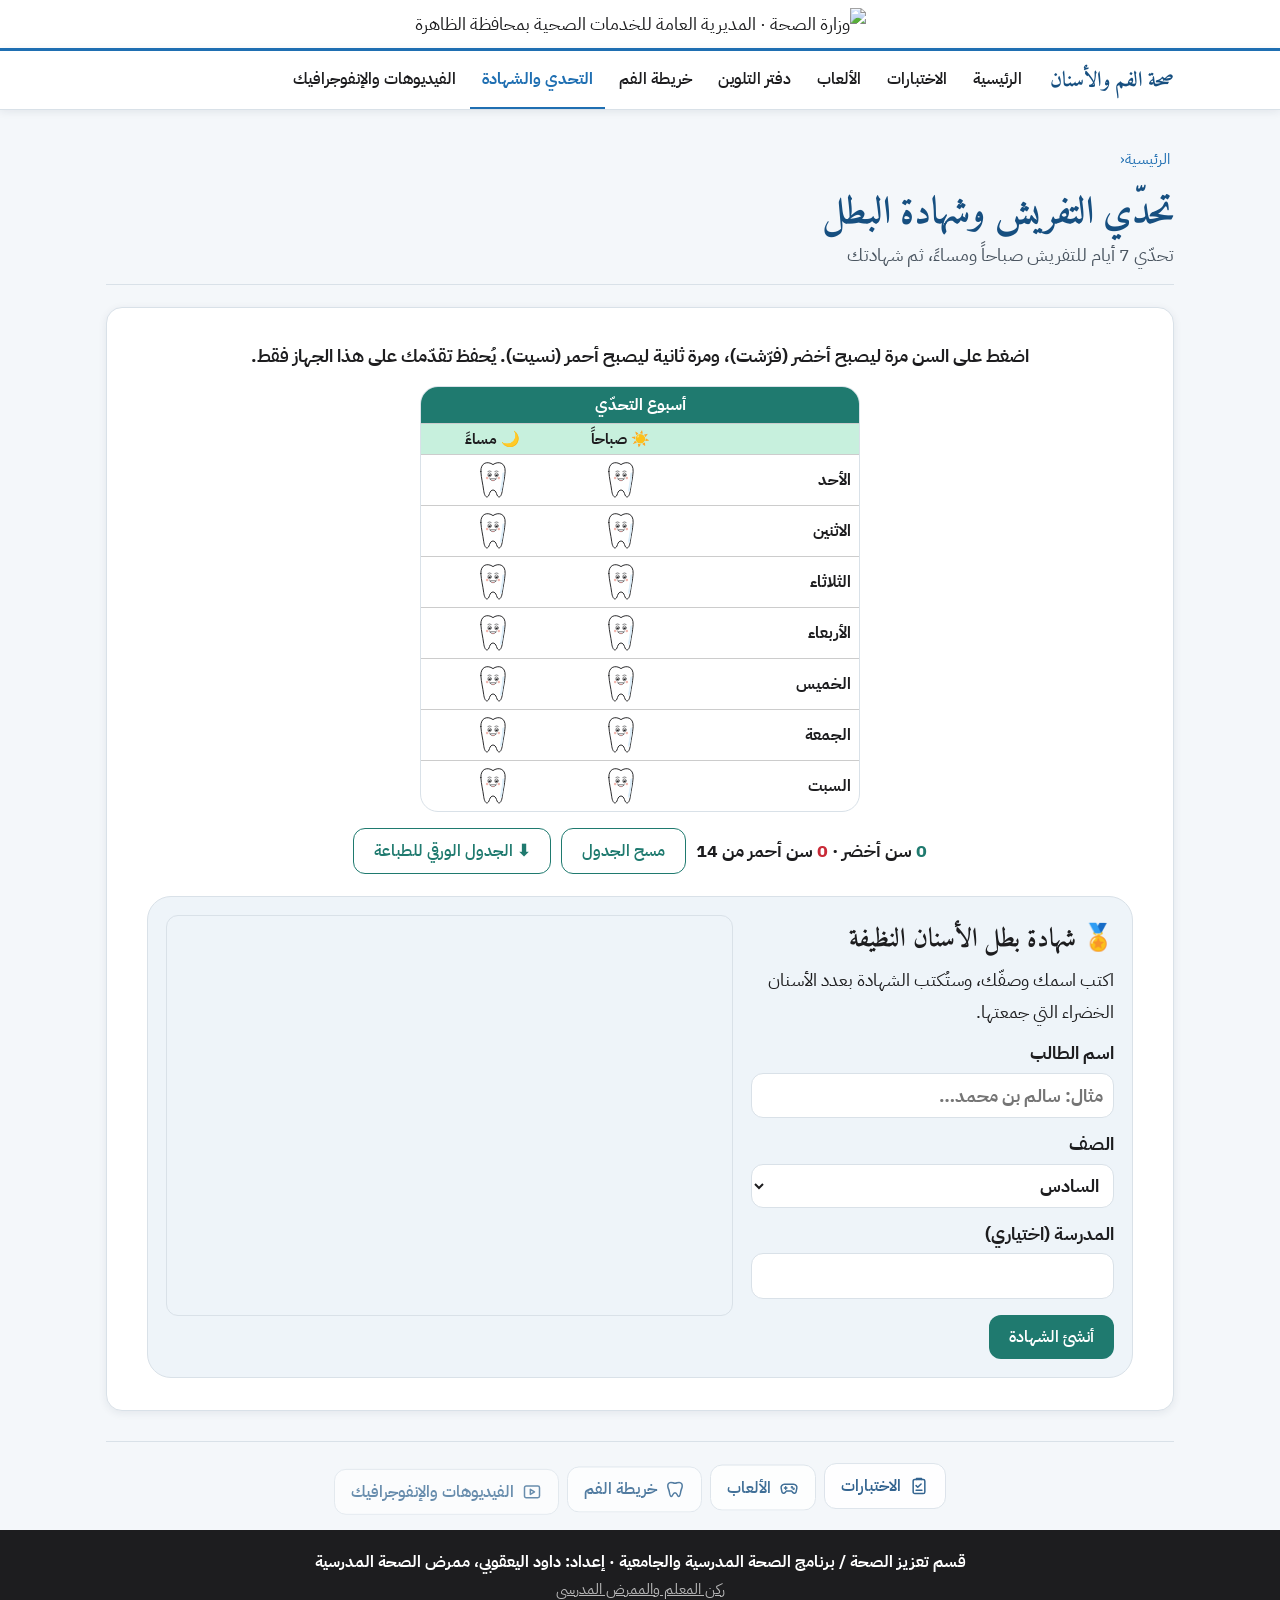
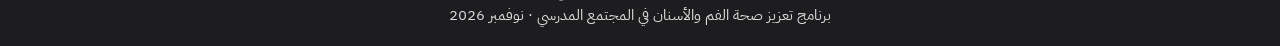
==== commit 75fb4f21: "Add the coloring book page: on-screen coloring, printable pages and full PDF Adds coloring.html with" ====
--- a/challenge.html
+++ b/challenge.html
@@ -4,7 +4,7 @@
 <link rel="preconnect" href="https://fonts.googleapis.com"><link rel="stylesheet" href="https://fonts.googleapis.com/css2?family=Amiri:wght@400;700&family=IBM+Plex+Sans+Arabic:wght@400;600;700&display=swap">
 <link rel="stylesheet" href="assets/style.css"><link rel="stylesheet" href="assets/lenis.css"><link rel="stylesheet" href="assets/motion.css"><script>if(!matchMedia('(prefers-reduced-motion: reduce)').matches){document.documentElement.classList.add('mo');setTimeout(function(){document.documentElement.classList.remove('mo')},3000)}</script></head><body>
 <a class="skip" href="#main">انتقل إلى المحتوى</a><header class="top"><div class="lh"><img src="assets/letterhead.jpg" width="1299" height="249" alt="وزارة الصحة · المديرية العامة للخدمات الصحية بمحافظة الظاهرة"></div>
-<nav class="bar" aria-label="أقسام الموقع"><div class="bar-in"><a class="brand" href="./">صحة الفم والأسنان</a><div class="links"><a href="./">الرئيسية</a><a href="quiz.html">الاختبارات</a><a href="games.html">الألعاب</a><a href="mouth.html">خريطة الفم</a><a href="challenge.html" aria-current="page">التحدي والشهادة</a><a href="library.html">الفيديوهات والإنفوجرافيك</a></div></div></nav></header>
+<nav class="bar" aria-label="أقسام الموقع"><div class="bar-in"><a class="brand" href="./">صحة الفم والأسنان</a><div class="links"><a href="./">الرئيسية</a><a href="quiz.html">الاختبارات</a><a href="games.html">الألعاب</a><a href="coloring.html">دفتر التلوين</a><a href="mouth.html">خريطة الفم</a><a href="challenge.html" aria-current="page">التحدي والشهادة</a><a href="library.html">الفيديوهات والإنفوجرافيك</a></div></div></nav></header>
 <main id="main"><div class="ph"><a class="crumb" href="./">الرئيسية</a><h1>تحدّي التفريش وشهادة البطل</h1><p>تحدّي 7 أيام للتفريش صباحاً ومساءً، ثم شهادتك</p></div>
 <section class="blk tr"><p class="hint">اضغط على السن مرة ليصبح أخضر (فرّشت)، ومرة ثانية ليصبح أحمر (نسيت). يُحفظ تقدّمك على هذا الجهاز فقط.</p>
 <div class="weeks"><div class="wk"><h2>أسبوع التحدّي</h2><div class="wrow wh"><span></span><span>☀️ صباحاً</span><span>🌙 مساءً</span></div><div class="wrow"><span>الأحد</span><button class="tc" data-k="0-0-0" aria-label="الأحد صباحاً"><svg viewBox="-62 -92 124 180" aria-hidden="true"><path d="M-52,-38 C-54,-78 -22,-84 0,-68 C22,-84 54,-78 52,-38 C50,-8 44,12 40,42 C36,74 22,80 15,56 C9,36 -9,36 -15,56 C-22,80 -36,74 -40,42 C-44,12 -50,-8 -52,-38 Z" fill="#ffffff" stroke="#1d1d1f" stroke-width="4" stroke-linejoin="round" stroke-linecap="round"/><path d="M-38,-44 C-38,-62 -24,-66 -14,-60" fill="none" stroke="#fff" stroke-width="7" stroke-linecap="round"/><path d="M44,-30 C44,0 38,20 34,44" fill="none" stroke="#dceefa" stroke-width="8" stroke-linecap="round"/><g transform="translate(0,-24) rotate(0) scale(0.78)"><ellipse cx="-19" cy="0" rx="9" ry="11" fill="#fff" stroke="#1d1d1f" stroke-width="3" stroke-linejoin="round" stroke-linecap="round"/><circle cx="-19" cy="2" r="6" fill="#1d1d1f"/><circle cx="-17" cy="-1" r="2.2" fill="#fff"/><ellipse cx="19" cy="0" rx="9" ry="11" fill="#fff" stroke="#1d1d1f" stroke-width="3" stroke-linejoin="round" stroke-linecap="round"/><circle cx="19" cy="2" r="6" fill="#1d1d1f"/><circle cx="21" cy="-1" r="2.2" fill="#fff"/><path d="M-28,-19 Q-19,-25 -10,-19" fill="none" stroke="#1d1d1f" stroke-width="3" stroke-linejoin="round" stroke-linecap="round"/><path d="M10,-19 Q19,-25 28,-19" fill="none" stroke="#1d1d1f" stroke-width="3" stroke-linejoin="round" stroke-linecap="round"/><circle cx="-32" cy="17" r="7" fill="#e8877a" opacity=".6"/><circle cx="32" cy="17" r="7" fill="#e8877a" opacity=".6"/><path d="M-17,23 Q0,43 17,23 Z" fill="#fff" stroke="#1d1d1f" stroke-width="3" stroke-linejoin="round" stroke-linecap="round"/><path d="M-9,31 Q0,37 9,31" fill="#ff8a8a" stroke="none"/></g></svg></button><button class="tc" data-k="0-0-1" aria-label="الأحد مساءً"><svg viewBox="-62 -92 124 180" aria-hidden="true"><path d="M-52,-38 C-54,-78 -22,-84 0,-68 C22,-84 54,-78 52,-38 C50,-8 44,12 40,42 C36,74 22,80 15,56 C9,36 -9,36 -15,56 C-22,80 -36,74 -40,42 C-44,12 -50,-8 -52,-38 Z" fill="#ffffff" stroke="#1d1d1f" stroke-width="4" stroke-linejoin="round" stroke-linecap="round"/><path d="M-38,-44 C-38,-62 -24,-66 -14,-60" fill="none" stroke="#fff" stroke-width="7" stroke-linecap="round"/><path d="M44,-30 C44,0 38,20 34,44" fill="none" stroke="#dceefa" stroke-width="8" stroke-linecap="round"/><g transform="translate(0,-24) rotate(0) scale(0.78)"><ellipse cx="-19" cy="0" rx="9" ry="11" fill="#fff" stroke="#1d1d1f" stroke-width="3" stroke-linejoin="round" stroke-linecap="round"/><circle cx="-19" cy="2" r="6" fill="#1d1d1f"/><circle cx="-17" cy="-1" r="2.2" fill="#fff"/><ellipse cx="19" cy="0" rx="9" ry="11" fill="#fff" stroke="#1d1d1f" stroke-width="3" stroke-linejoin="round" stroke-linecap="round"/><circle cx="19" cy="2" r="6" fill="#1d1d1f"/><circle cx="21" cy="-1" r="2.2" fill="#fff"/><path d="M-28,-19 Q-19,-25 -10,-19" fill="none" stroke="#1d1d1f" stroke-width="3" stroke-linejoin="round" stroke-linecap="round"/><path d="M10,-19 Q19,-25 28,-19" fill="none" stroke="#1d1d1f" stroke-width="3" stroke-linejoin="round" stroke-linecap="round"/><circle cx="-32" cy="17" r="7" fill="#e8877a" opacity=".6"/><circle cx="32" cy="17" r="7" fill="#e8877a" opacity=".6"/><path d="M-17,23 Q0,43 17,23 Z" fill="#fff" stroke="#1d1d1f" stroke-width="3" stroke-linejoin="round" stroke-linecap="round"/><path d="M-9,31 Q0,37 9,31" fill="#ff8a8a" stroke="none"/></g></svg></button></div><div class="wrow"><span>الاثنين</span><button class="tc" data-k="0-1-0" aria-label="الاثنين صباحاً"><svg viewBox="-62 -92 124 180" aria-hidden="true"><path d="M-52,-38 C-54,-78 -22,-84 0,-68 C22,-84 54,-78 52,-38 C50,-8 44,12 40,42 C36,74 22,80 15,56 C9,36 -9,36 -15,56 C-22,80 -36,74 -40,42 C-44,12 -50,-8 -52,-38 Z" fill="#ffffff" stroke="#1d1d1f" stroke-width="4" stroke-linejoin="round" stroke-linecap="round"/><path d="M-38,-44 C-38,-62 -24,-66 -14,-60" fill="none" stroke="#fff" stroke-width="7" stroke-linecap="round"/><path d="M44,-30 C44,0 38,20 34,44" fill="none" stroke="#dceefa" stroke-width="8" stroke-linecap="round"/><g transform="translate(0,-24) rotate(0) scale(0.78)"><ellipse cx="-19" cy="0" rx="9" ry="11" fill="#fff" stroke="#1d1d1f" stroke-width="3" stroke-linejoin="round" stroke-linecap="round"/><circle cx="-19" cy="2" r="6" fill="#1d1d1f"/><circle cx="-17" cy="-1" r="2.2" fill="#fff"/><ellipse cx="19" cy="0" rx="9" ry="11" fill="#fff" stroke="#1d1d1f" stroke-width="3" stroke-linejoin="round" stroke-linecap="round"/><circle cx="19" cy="2" r="6" fill="#1d1d1f"/><circle cx="21" cy="-1" r="2.2" fill="#fff"/><path d="M-28,-19 Q-19,-25 -10,-19" fill="none" stroke="#1d1d1f" stroke-width="3" stroke-linejoin="round" stroke-linecap="round"/><path d="M10,-19 Q19,-25 28,-19" fill="none" stroke="#1d1d1f" stroke-width="3" stroke-linejoin="round" stroke-linecap="round"/><circle cx="-32" cy="17" r="7" fill="#e8877a" opacity=".6"/><circle cx="32" cy="17" r="7" fill="#e8877a" opacity=".6"/><path d="M-17,23 Q0,43 17,23 Z" fill="#fff" stroke="#1d1d1f" stroke-width="3" stroke-linejoin="round" stroke-linecap="round"/><path d="M-9,31 Q0,37 9,31" fill="#ff8a8a" stroke="none"/></g></svg></button><button class="tc" data-k="0-1-1" aria-label="الاثنين مساءً"><svg viewBox="-62 -92 124 180" aria-hidden="true"><path d="M-52,-38 C-54,-78 -22,-84 0,-68 C22,-84 54,-78 52,-38 C50,-8 44,12 40,42 C36,74 22,80 15,56 C9,36 -9,36 -15,56 C-22,80 -36,74 -40,42 C-44,12 -50,-8 -52,-38 Z" fill="#ffffff" stroke="#1d1d1f" stroke-width="4" stroke-linejoin="round" stroke-linecap="round"/><path d="M-38,-44 C-38,-62 -24,-66 -14,-60" fill="none" stroke="#fff" stroke-width="7" stroke-linecap="round"/><path d="M44,-30 C44,0 38,20 34,44" fill="none" stroke="#dceefa" stroke-width="8" stroke-linecap="round"/><g transform="translate(0,-24) rotate(0) scale(0.78)"><ellipse cx="-19" cy="0" rx="9" ry="11" fill="#fff" stroke="#1d1d1f" stroke-width="3" stroke-linejoin="round" stroke-linecap="round"/><circle cx="-19" cy="2" r="6" fill="#1d1d1f"/><circle cx="-17" cy="-1" r="2.2" fill="#fff"/><ellipse cx="19" cy="0" rx="9" ry="11" fill="#fff" stroke="#1d1d1f" stroke-width="3" stroke-linejoin="round" stroke-linecap="round"/><circle cx="19" cy="2" r="6" fill="#1d1d1f"/><circle cx="21" cy="-1" r="2.2" fill="#fff"/><path d="M-28,-19 Q-19,-25 -10,-19" fill="none" stroke="#1d1d1f" stroke-width="3" stroke-linejoin="round" stroke-linecap="round"/><path d="M10,-19 Q19,-25 28,-19" fill="none" stroke="#1d1d1f" stroke-width="3" stroke-linejoin="round" stroke-linecap="round"/><circle cx="-32" cy="17" r="7" fill="#e8877a" opacity=".6"/><circle cx="32" cy="17" r="7" fill="#e8877a" opacity=".6"/><path d="M-17,23 Q0,43 17,23 Z" fill="#fff" stroke="#1d1d1f" stroke-width="3" stroke-linejoin="round" stroke-linecap="round"/><path d="M-9,31 Q0,37 9,31" fill="#ff8a8a" stroke="none"/></g></svg></button></div><div class="wrow"><span>الثلاثاء</span><button class="tc" data-k="0-2-0" aria-label="الثلاثاء صباحاً"><svg viewBox="-62 -92 124 180" aria-hidden="true"><path d="M-52,-38 C-54,-78 -22,-84 0,-68 C22,-84 54,-78 52,-38 C50,-8 44,12 40,42 C36,74 22,80 15,56 C9,36 -9,36 -15,56 C-22,80 -36,74 -40,42 C-44,12 -50,-8 -52,-38 Z" fill="#ffffff" stroke="#1d1d1f" stroke-width="4" stroke-linejoin="round" stroke-linecap="round"/><path d="M-38,-44 C-38,-62 -24,-66 -14,-60" fill="none" stroke="#fff" stroke-width="7" stroke-linecap="round"/><path d="M44,-30 C44,0 38,20 34,44" fill="none" stroke="#dceefa" stroke-width="8" stroke-linecap="round"/><g transform="translate(0,-24) rotate(0) scale(0.78)"><ellipse cx="-19" cy="0" rx="9" ry="11" fill="#fff" stroke="#1d1d1f" stroke-width="3" stroke-linejoin="round" stroke-linecap="round"/><circle cx="-19" cy="2" r="6" fill="#1d1d1f"/><circle cx="-17" cy="-1" r="2.2" fill="#fff"/><ellipse cx="19" cy="0" rx="9" ry="11" fill="#fff" stroke="#1d1d1f" stroke-width="3" stroke-linejoin="round" stroke-linecap="round"/><circle cx="19" cy="2" r="6" fill="#1d1d1f"/><circle cx="21" cy="-1" r="2.2" fill="#fff"/><path d="M-28,-19 Q-19,-25 -10,-19" fill="none" stroke="#1d1d1f" stroke-width="3" stroke-linejoin="round" stroke-linecap="round"/><path d="M10,-19 Q19,-25 28,-19" fill="none" stroke="#1d1d1f" stroke-width="3" stroke-linejoin="round" stroke-linecap="round"/><circle cx="-32" cy="17" r="7" fill="#e8877a" opacity=".6"/><circle cx="32" cy="17" r="7" fill="#e8877a" opacity=".6"/><path d="M-17,23 Q0,43 17,23 Z" fill="#fff" stroke="#1d1d1f" stroke-width="3" stroke-linejoin="round" stroke-linecap="round"/><path d="M-9,31 Q0,37 9,31" fill="#ff8a8a" stroke="none"/></g></svg></button><button class="tc" data-k="0-2-1" aria-label="الثلاثاء مساءً"><svg viewBox="-62 -92 124 180" aria-hidden="true"><path d="M-52,-38 C-54,-78 -22,-84 0,-68 C22,-84 54,-78 52,-38 C50,-8 44,12 40,42 C36,74 22,80 15,56 C9,36 -9,36 -15,56 C-22,80 -36,74 -40,42 C-44,12 -50,-8 -52,-38 Z" fill="#ffffff" stroke="#1d1d1f" stroke-width="4" stroke-linejoin="round" stroke-linecap="round"/><path d="M-38,-44 C-38,-62 -24,-66 -14,-60" fill="none" stroke="#fff" stroke-width="7" stroke-linecap="round"/><path d="M44,-30 C44,0 38,20 34,44" fill="none" stroke="#dceefa" stroke-width="8" stroke-linecap="round"/><g transform="translate(0,-24) rotate(0) scale(0.78)"><ellipse cx="-19" cy="0" rx="9" ry="11" fill="#fff" stroke="#1d1d1f" stroke-width="3" stroke-linejoin="round" stroke-linecap="round"/><circle cx="-19" cy="2" r="6" fill="#1d1d1f"/><circle cx="-17" cy="-1" r="2.2" fill="#fff"/><ellipse cx="19" cy="0" rx="9" ry="11" fill="#fff" stroke="#1d1d1f" stroke-width="3" stroke-linejoin="round" stroke-linecap="round"/><circle cx="19" cy="2" r="6" fill="#1d1d1f"/><circle cx="21" cy="-1" r="2.2" fill="#fff"/><path d="M-28,-19 Q-19,-25 -10,-19" fill="none" stroke="#1d1d1f" stroke-width="3" stroke-linejoin="round" stroke-linecap="round"/><path d="M10,-19 Q19,-25 28,-19" fill="none" stroke="#1d1d1f" stroke-width="3" stroke-linejoin="round" stroke-linecap="round"/><circle cx="-32" cy="17" r="7" fill="#e8877a" opacity=".6"/><circle cx="32" cy="17" r="7" fill="#e8877a" opacity=".6"/><path d="M-17,23 Q0,43 17,23 Z" fill="#fff" stroke="#1d1d1f" stroke-width="3" stroke-linejoin="round" stroke-linecap="round"/><path d="M-9,31 Q0,37 9,31" fill="#ff8a8a" stroke="none"/></g></svg></button></div><div class="wrow"><span>الأربعاء</span><button class="tc" data-k="0-3-0" aria-label="الأربعاء صباحاً"><svg viewBox="-62 -92 124 180" aria-hidden="true"><path d="M-52,-38 C-54,-78 -22,-84 0,-68 C22,-84 54,-78 52,-38 C50,-8 44,12 40,42 C36,74 22,80 15,56 C9,36 -9,36 -15,56 C-22,80 -36,74 -40,42 C-44,12 -50,-8 -52,-38 Z" fill="#ffffff" stroke="#1d1d1f" stroke-width="4" stroke-linejoin="round" stroke-linecap="round"/><path d="M-38,-44 C-38,-62 -24,-66 -14,-60" fill="none" stroke="#fff" stroke-width="7" stroke-linecap="round"/><path d="M44,-30 C44,0 38,20 34,44" fill="none" stroke="#dceefa" stroke-width="8" stroke-linecap="round"/><g transform="translate(0,-24) rotate(0) scale(0.78)"><ellipse cx="-19" cy="0" rx="9" ry="11" fill="#fff" stroke="#1d1d1f" stroke-width="3" stroke-linejoin="round" stroke-linecap="round"/><circle cx="-19" cy="2" r="6" fill="#1d1d1f"/><circle cx="-17" cy="-1" r="2.2" fill="#fff"/><ellipse cx="19" cy="0" rx="9" ry="11" fill="#fff" stroke="#1d1d1f" stroke-width="3" stroke-linejoin="round" stroke-linecap="round"/><circle cx="19" cy="2" r="6" fill="#1d1d1f"/><circle cx="21" cy="-1" r="2.2" fill="#fff"/><path d="M-28,-19 Q-19,-25 -10,-19" fill="none" stroke="#1d1d1f" stroke-width="3" stroke-linejoin="round" stroke-linecap="round"/><path d="M10,-19 Q19,-25 28,-19" fill="none" stroke="#1d1d1f" stroke-width="3" stroke-linejoin="round" stroke-linecap="round"/><circle cx="-32" cy="17" r="7" fill="#e8877a" opacity=".6"/><circle cx="32" cy="17" r="7" fill="#e8877a" opacity=".6"/><path d="M-17,23 Q0,43 17,23 Z" fill="#fff" stroke="#1d1d1f" stroke-width="3" stroke-linejoin="round" stroke-linecap="round"/><path d="M-9,31 Q0,37 9,31" fill="#ff8a8a" stroke="none"/></g></svg></button><button class="tc" data-k="0-3-1" aria-label="الأربعاء مساءً"><svg viewBox="-62 -92 124 180" aria-hidden="true"><path d="M-52,-38 C-54,-78 -22,-84 0,-68 C22,-84 54,-78 52,-38 C50,-8 44,12 40,42 C36,74 22,80 15,56 C9,36 -9,36 -15,56 C-22,80 -36,74 -40,42 C-44,12 -50,-8 -52,-38 Z" fill="#ffffff" stroke="#1d1d1f" stroke-width="4" stroke-linejoin="round" stroke-linecap="round"/><path d="M-38,-44 C-38,-62 -24,-66 -14,-60" fill="none" stroke="#fff" stroke-width="7" stroke-linecap="round"/><path d="M44,-30 C44,0 38,20 34,44" fill="none" stroke="#dceefa" stroke-width="8" stroke-linecap="round"/><g transform="translate(0,-24) rotate(0) scale(0.78)"><ellipse cx="-19" cy="0" rx="9" ry="11" fill="#fff" stroke="#1d1d1f" stroke-width="3" stroke-linejoin="round" stroke-linecap="round"/><circle cx="-19" cy="2" r="6" fill="#1d1d1f"/><circle cx="-17" cy="-1" r="2.2" fill="#fff"/><ellipse cx="19" cy="0" rx="9" ry="11" fill="#fff" stroke="#1d1d1f" stroke-width="3" stroke-linejoin="round" stroke-linecap="round"/><circle cx="19" cy="2" r="6" fill="#1d1d1f"/><circle cx="21" cy="-1" r="2.2" fill="#fff"/><path d="M-28,-19 Q-19,-25 -10,-19" fill="none" stroke="#1d1d1f" stroke-width="3" stroke-linejoin="round" stroke-linecap="round"/><path d="M10,-19 Q19,-25 28,-19" fill="none" stroke="#1d1d1f" stroke-width="3" stroke-linejoin="round" stroke-linecap="round"/><circle cx="-32" cy="17" r="7" fill="#e8877a" opacity=".6"/><circle cx="32" cy="17" r="7" fill="#e8877a" opacity=".6"/><path d="M-17,23 Q0,43 17,23 Z" fill="#fff" stroke="#1d1d1f" stroke-width="3" stroke-linejoin="round" stroke-linecap="round"/><path d="M-9,31 Q0,37 9,31" fill="#ff8a8a" stroke="none"/></g></svg></button></div><div class="wrow"><span>الخميس</span><button class="tc" data-k="0-4-0" aria-label="الخميس صباحاً"><svg viewBox="-62 -92 124 180" aria-hidden="true"><path d="M-52,-38 C-54,-78 -22,-84 0,-68 C22,-84 54,-78 52,-38 C50,-8 44,12 40,42 C36,74 22,80 15,56 C9,36 -9,36 -15,56 C-22,80 -36,74 -40,42 C-44,12 -50,-8 -52,-38 Z" fill="#ffffff" stroke="#1d1d1f" stroke-width="4" stroke-linejoin="round" stroke-linecap="round"/><path d="M-38,-44 C-38,-62 -24,-66 -14,-60" fill="none" stroke="#fff" stroke-width="7" stroke-linecap="round"/><path d="M44,-30 C44,0 38,20 34,44" fill="none" stroke="#dceefa" stroke-width="8" stroke-linecap="round"/><g transform="translate(0,-24) rotate(0) scale(0.78)"><ellipse cx="-19" cy="0" rx="9" ry="11" fill="#fff" stroke="#1d1d1f" stroke-width="3" stroke-linejoin="round" stroke-linecap="round"/><circle cx="-19" cy="2" r="6" fill="#1d1d1f"/><circle cx="-17" cy="-1" r="2.2" fill="#fff"/><ellipse cx="19" cy="0" rx="9" ry="11" fill="#fff" stroke="#1d1d1f" stroke-width="3" stroke-linejoin="round" stroke-linecap="round"/><circle cx="19" cy="2" r="6" fill="#1d1d1f"/><circle cx="21" cy="-1" r="2.2" fill="#fff"/><path d="M-28,-19 Q-19,-25 -10,-19" fill="none" stroke="#1d1d1f" stroke-width="3" stroke-linejoin="round" stroke-linecap="round"/><path d="M10,-19 Q19,-25 28,-19" fill="none" stroke="#1d1d1f" stroke-width="3" stroke-linejoin="round" stroke-linecap="round"/><circle cx="-32" cy="17" r="7" fill="#e8877a" opacity=".6"/><circle cx="32" cy="17" r="7" fill="#e8877a" opacity=".6"/><path d="M-17,23 Q0,43 17,23 Z" fill="#fff" stroke="#1d1d1f" stroke-width="3" stroke-linejoin="round" stroke-linecap="round"/><path d="M-9,31 Q0,37 9,31" fill="#ff8a8a" stroke="none"/></g></svg></button><button class="tc" data-k="0-4-1" aria-label="الخميس مساءً"><svg viewBox="-62 -92 124 180" aria-hidden="true"><path d="M-52,-38 C-54,-78 -22,-84 0,-68 C22,-84 54,-78 52,-38 C50,-8 44,12 40,42 C36,74 22,80 15,56 C9,36 -9,36 -15,56 C-22,80 -36,74 -40,42 C-44,12 -50,-8 -52,-38 Z" fill="#ffffff" stroke="#1d1d1f" stroke-width="4" stroke-linejoin="round" stroke-linecap="round"/><path d="M-38,-44 C-38,-62 -24,-66 -14,-60" fill="none" stroke="#fff" stroke-width="7" stroke-linecap="round"/><path d="M44,-30 C44,0 38,20 34,44" fill="none" stroke="#dceefa" stroke-width="8" stroke-linecap="round"/><g transform="translate(0,-24) rotate(0) scale(0.78)"><ellipse cx="-19" cy="0" rx="9" ry="11" fill="#fff" stroke="#1d1d1f" stroke-width="3" stroke-linejoin="round" stroke-linecap="round"/><circle cx="-19" cy="2" r="6" fill="#1d1d1f"/><circle cx="-17" cy="-1" r="2.2" fill="#fff"/><ellipse cx="19" cy="0" rx="9" ry="11" fill="#fff" stroke="#1d1d1f" stroke-width="3" stroke-linejoin="round" stroke-linecap="round"/><circle cx="19" cy="2" r="6" fill="#1d1d1f"/><circle cx="21" cy="-1" r="2.2" fill="#fff"/><path d="M-28,-19 Q-19,-25 -10,-19" fill="none" stroke="#1d1d1f" stroke-width="3" stroke-linejoin="round" stroke-linecap="round"/><path d="M10,-19 Q19,-25 28,-19" fill="none" stroke="#1d1d1f" stroke-width="3" stroke-linejoin="round" stroke-linecap="round"/><circle cx="-32" cy="17" r="7" fill="#e8877a" opacity=".6"/><circle cx="32" cy="17" r="7" fill="#e8877a" opacity=".6"/><path d="M-17,23 Q0,43 17,23 Z" fill="#fff" stroke="#1d1d1f" stroke-width="3" stroke-linejoin="round" stroke-linecap="round"/><path d="M-9,31 Q0,37 9,31" fill="#ff8a8a" stroke="none"/></g></svg></button></div><div class="wrow"><span>الجمعة</span><button class="tc" data-k="0-5-0" aria-label="الجمعة صباحاً"><svg viewBox="-62 -92 124 180" aria-hidden="true"><path d="M-52,-38 C-54,-78 -22,-84 0,-68 C22,-84 54,-78 52,-38 C50,-8 44,12 40,42 C36,74 22,80 15,56 C9,36 -9,36 -15,56 C-22,80 -36,74 -40,42 C-44,12 -50,-8 -52,-38 Z" fill="#ffffff" stroke="#1d1d1f" stroke-width="4" stroke-linejoin="round" stroke-linecap="round"/><path d="M-38,-44 C-38,-62 -24,-66 -14,-60" fill="none" stroke="#fff" stroke-width="7" stroke-linecap="round"/><path d="M44,-30 C44,0 38,20 34,44" fill="none" stroke="#dceefa" stroke-width="8" stroke-linecap="round"/><g transform="translate(0,-24) rotate(0) scale(0.78)"><ellipse cx="-19" cy="0" rx="9" ry="11" fill="#fff" stroke="#1d1d1f" stroke-width="3" stroke-linejoin="round" stroke-linecap="round"/><circle cx="-19" cy="2" r="6" fill="#1d1d1f"/><circle cx="-17" cy="-1" r="2.2" fill="#fff"/><ellipse cx="19" cy="0" rx="9" ry="11" fill="#fff" stroke="#1d1d1f" stroke-width="3" stroke-linejoin="round" stroke-linecap="round"/><circle cx="19" cy="2" r="6" fill="#1d1d1f"/><circle cx="21" cy="-1" r="2.2" fill="#fff"/><path d="M-28,-19 Q-19,-25 -10,-19" fill="none" stroke="#1d1d1f" stroke-width="3" stroke-linejoin="round" stroke-linecap="round"/><path d="M10,-19 Q19,-25 28,-19" fill="none" stroke="#1d1d1f" stroke-width="3" stroke-linejoin="round" stroke-linecap="round"/><circle cx="-32" cy="17" r="7" fill="#e8877a" opacity=".6"/><circle cx="32" cy="17" r="7" fill="#e8877a" opacity=".6"/><path d="M-17,23 Q0,43 17,23 Z" fill="#fff" stroke="#1d1d1f" stroke-width="3" stroke-linejoin="round" stroke-linecap="round"/><path d="M-9,31 Q0,37 9,31" fill="#ff8a8a" stroke="none"/></g></svg></button><button class="tc" data-k="0-5-1" aria-label="الجمعة مساءً"><svg viewBox="-62 -92 124 180" aria-hidden="true"><path d="M-52,-38 C-54,-78 -22,-84 0,-68 C22,-84 54,-78 52,-38 C50,-8 44,12 40,42 C36,74 22,80 15,56 C9,36 -9,36 -15,56 C-22,80 -36,74 -40,42 C-44,12 -50,-8 -52,-38 Z" fill="#ffffff" stroke="#1d1d1f" stroke-width="4" stroke-linejoin="round" stroke-linecap="round"/><path d="M-38,-44 C-38,-62 -24,-66 -14,-60" fill="none" stroke="#fff" stroke-width="7" stroke-linecap="round"/><path d="M44,-30 C44,0 38,20 34,44" fill="none" stroke="#dceefa" stroke-width="8" stroke-linecap="round"/><g transform="translate(0,-24) rotate(0) scale(0.78)"><ellipse cx="-19" cy="0" rx="9" ry="11" fill="#fff" stroke="#1d1d1f" stroke-width="3" stroke-linejoin="round" stroke-linecap="round"/><circle cx="-19" cy="2" r="6" fill="#1d1d1f"/><circle cx="-17" cy="-1" r="2.2" fill="#fff"/><ellipse cx="19" cy="0" rx="9" ry="11" fill="#fff" stroke="#1d1d1f" stroke-width="3" stroke-linejoin="round" stroke-linecap="round"/><circle cx="19" cy="2" r="6" fill="#1d1d1f"/><circle cx="21" cy="-1" r="2.2" fill="#fff"/><path d="M-28,-19 Q-19,-25 -10,-19" fill="none" stroke="#1d1d1f" stroke-width="3" stroke-linejoin="round" stroke-linecap="round"/><path d="M10,-19 Q19,-25 28,-19" fill="none" stroke="#1d1d1f" stroke-width="3" stroke-linejoin="round" stroke-linecap="round"/><circle cx="-32" cy="17" r="7" fill="#e8877a" opacity=".6"/><circle cx="32" cy="17" r="7" fill="#e8877a" opacity=".6"/><path d="M-17,23 Q0,43 17,23 Z" fill="#fff" stroke="#1d1d1f" stroke-width="3" stroke-linejoin="round" stroke-linecap="round"/><path d="M-9,31 Q0,37 9,31" fill="#ff8a8a" stroke="none"/></g></svg></button></div><div class="wrow"><span>السبت</span><button class="tc" data-k="0-6-0" aria-label="السبت صباحاً"><svg viewBox="-62 -92 124 180" aria-hidden="true"><path d="M-52,-38 C-54,-78 -22,-84 0,-68 C22,-84 54,-78 52,-38 C50,-8 44,12 40,42 C36,74 22,80 15,56 C9,36 -9,36 -15,56 C-22,80 -36,74 -40,42 C-44,12 -50,-8 -52,-38 Z" fill="#ffffff" stroke="#1d1d1f" stroke-width="4" stroke-linejoin="round" stroke-linecap="round"/><path d="M-38,-44 C-38,-62 -24,-66 -14,-60" fill="none" stroke="#fff" stroke-width="7" stroke-linecap="round"/><path d="M44,-30 C44,0 38,20 34,44" fill="none" stroke="#dceefa" stroke-width="8" stroke-linecap="round"/><g transform="translate(0,-24) rotate(0) scale(0.78)"><ellipse cx="-19" cy="0" rx="9" ry="11" fill="#fff" stroke="#1d1d1f" stroke-width="3" stroke-linejoin="round" stroke-linecap="round"/><circle cx="-19" cy="2" r="6" fill="#1d1d1f"/><circle cx="-17" cy="-1" r="2.2" fill="#fff"/><ellipse cx="19" cy="0" rx="9" ry="11" fill="#fff" stroke="#1d1d1f" stroke-width="3" stroke-linejoin="round" stroke-linecap="round"/><circle cx="19" cy="2" r="6" fill="#1d1d1f"/><circle cx="21" cy="-1" r="2.2" fill="#fff"/><path d="M-28,-19 Q-19,-25 -10,-19" fill="none" stroke="#1d1d1f" stroke-width="3" stroke-linejoin="round" stroke-linecap="round"/><path d="M10,-19 Q19,-25 28,-19" fill="none" stroke="#1d1d1f" stroke-width="3" stroke-linejoin="round" stroke-linecap="round"/><circle cx="-32" cy="17" r="7" fill="#e8877a" opacity=".6"/><circle cx="32" cy="17" r="7" fill="#e8877a" opacity=".6"/><path d="M-17,23 Q0,43 17,23 Z" fill="#fff" stroke="#1d1d1f" stroke-width="3" stroke-linejoin="round" stroke-linecap="round"/><path d="M-9,31 Q0,37 9,31" fill="#ff8a8a" stroke="none"/></g></svg></button><button class="tc" data-k="0-6-1" aria-label="السبت مساءً"><svg viewBox="-62 -92 124 180" aria-hidden="true"><path d="M-52,-38 C-54,-78 -22,-84 0,-68 C22,-84 54,-78 52,-38 C50,-8 44,12 40,42 C36,74 22,80 15,56 C9,36 -9,36 -15,56 C-22,80 -36,74 -40,42 C-44,12 -50,-8 -52,-38 Z" fill="#ffffff" stroke="#1d1d1f" stroke-width="4" stroke-linejoin="round" stroke-linecap="round"/><path d="M-38,-44 C-38,-62 -24,-66 -14,-60" fill="none" stroke="#fff" stroke-width="7" stroke-linecap="round"/><path d="M44,-30 C44,0 38,20 34,44" fill="none" stroke="#dceefa" stroke-width="8" stroke-linecap="round"/><g transform="translate(0,-24) rotate(0) scale(0.78)"><ellipse cx="-19" cy="0" rx="9" ry="11" fill="#fff" stroke="#1d1d1f" stroke-width="3" stroke-linejoin="round" stroke-linecap="round"/><circle cx="-19" cy="2" r="6" fill="#1d1d1f"/><circle cx="-17" cy="-1" r="2.2" fill="#fff"/><ellipse cx="19" cy="0" rx="9" ry="11" fill="#fff" stroke="#1d1d1f" stroke-width="3" stroke-linejoin="round" stroke-linecap="round"/><circle cx="19" cy="2" r="6" fill="#1d1d1f"/><circle cx="21" cy="-1" r="2.2" fill="#fff"/><path d="M-28,-19 Q-19,-25 -10,-19" fill="none" stroke="#1d1d1f" stroke-width="3" stroke-linejoin="round" stroke-linecap="round"/><path d="M10,-19 Q19,-25 28,-19" fill="none" stroke="#1d1d1f" stroke-width="3" stroke-linejoin="round" stroke-linecap="round"/><circle cx="-32" cy="17" r="7" fill="#e8877a" opacity=".6"/><circle cx="32" cy="17" r="7" fill="#e8877a" opacity=".6"/><path d="M-17,23 Q0,43 17,23 Z" fill="#fff" stroke="#1d1d1f" stroke-width="3" stroke-linejoin="round" stroke-linecap="round"/><path d="M-9,31 Q0,37 9,31" fill="#ff8a8a" stroke="none"/></g></svg></button></div></div></div>
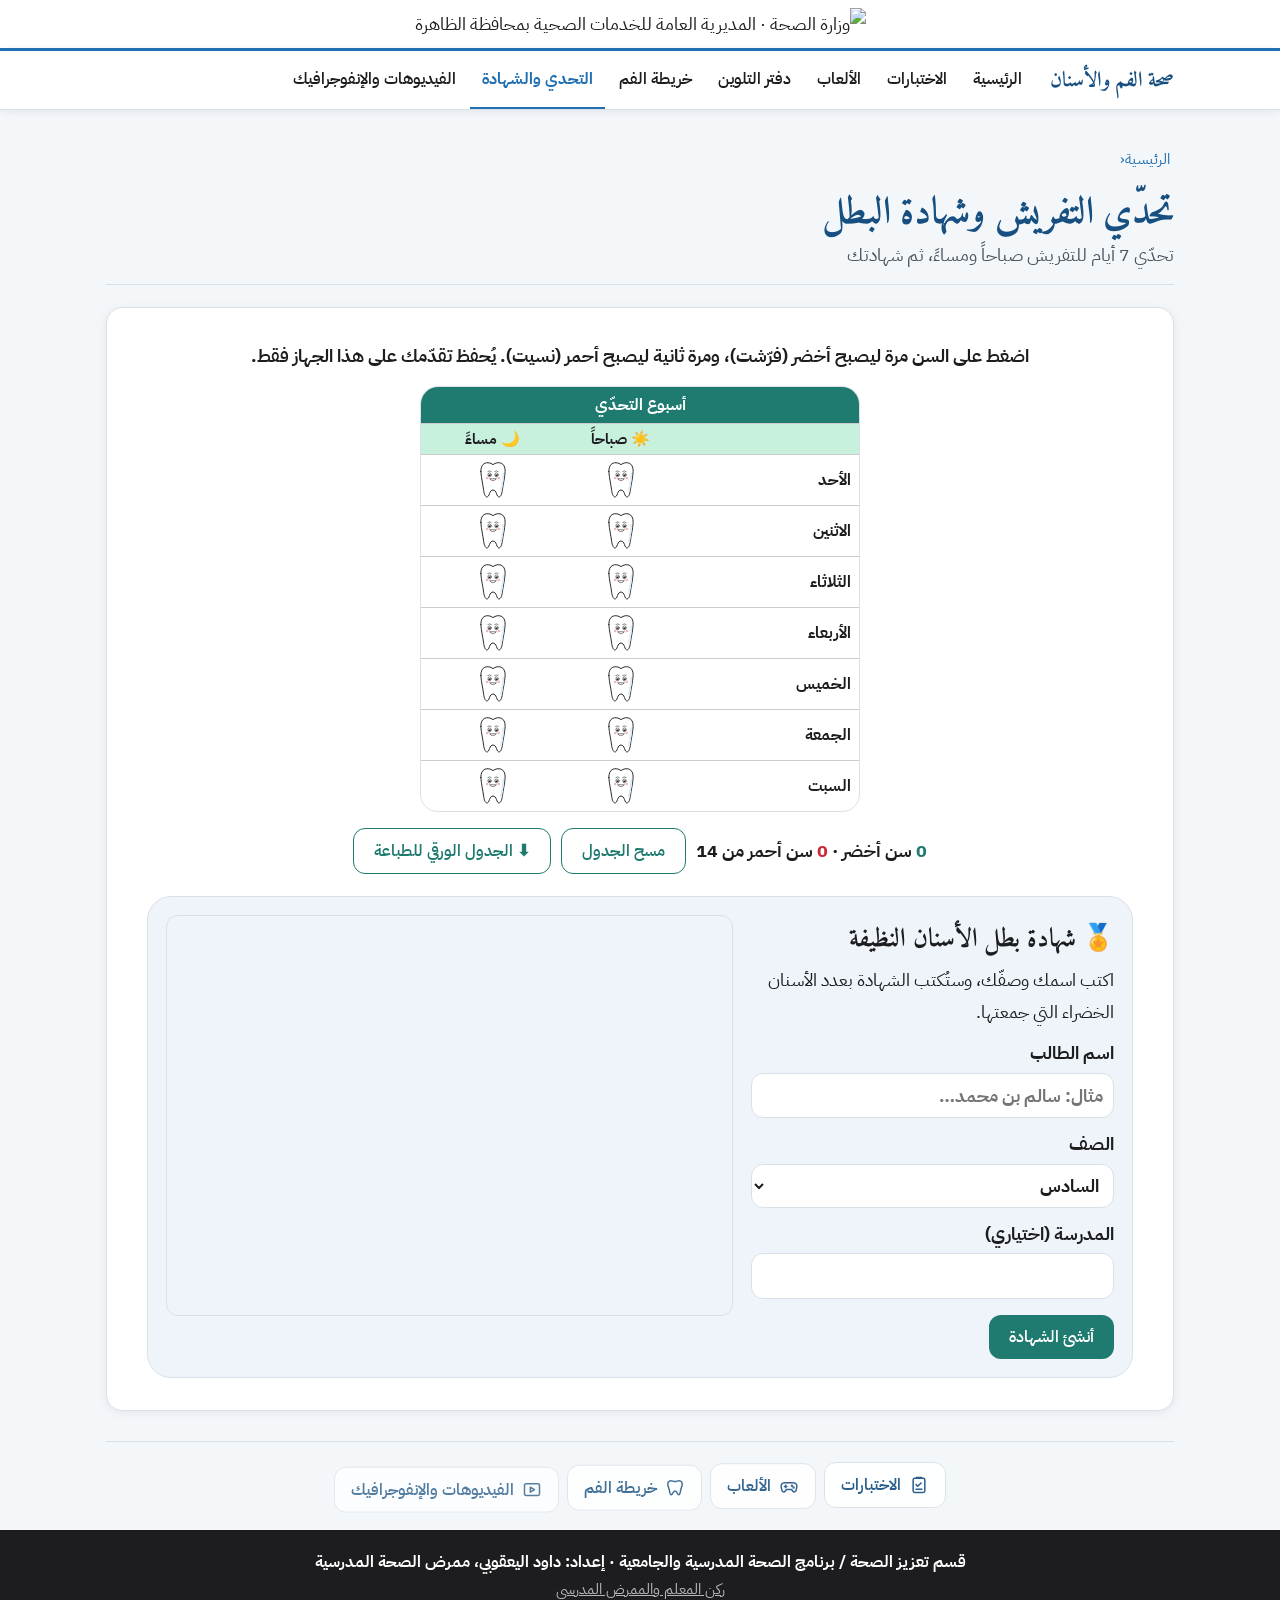
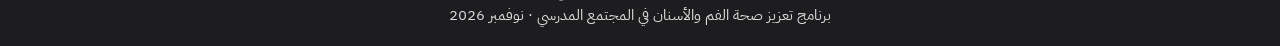
==== commit 6591e982: "Let the certificate accept every school grade, first to twelfth Co-Authored-By: Claude Opus 5.5 <nor" ====
--- a/challenge.html
+++ b/challenge.html
@@ -11,7 +11,7 @@
 <div class="chart-sum"><span><b id="chG">0</b> سن أخضر · <b id="chR">0</b> سن أحمر من 14</span><button class="btn ghost" id="chReset">مسح الجدول</button><a class="btn ghost" href="assets/chart/poster.pdf" download>⬇ الجدول الورقي للطباعة</a></div>
 <div class="cert-box"><div class="cert-form"><h3>🏅 شهادة بطل الأسنان النظيفة</h3><p>اكتب اسمك وصفّك، وستُكتب الشهادة بعدد الأسنان الخضراء التي جمعتها.</p>
 <label for="cName">اسم الطالب</label><input id="cName" name="student-name" autocomplete="off" maxlength="40" placeholder="مثال: سالم بن محمد…" aria-describedby="cNameMsg"><p class="field-msg" id="cNameMsg" aria-live="polite"></p>
-<label for="cGrade">الصف</label><select id="cGrade" name="grade"><option>الخامس</option><option selected>السادس</option><option>السابع</option></select>
+<label for="cGrade">الصف</label><select id="cGrade" name="grade"><option>الأول</option><option>الثاني</option><option>الثالث</option><option>الرابع</option><option>الخامس</option><option selected>السادس</option><option>السابع</option><option>الثامن</option><option>التاسع</option><option>العاشر</option><option>الحادي عشر</option><option>الثاني عشر</option></select>
 <label for="cSchool">المدرسة (اختياري)</label><input id="cSchool" name="school" autocomplete="off" maxlength="50">
 <div class="cert-btns"><button class="btn" id="cMake">أنشئ الشهادة</button><a class="btn ghost" id="cDl" download="شهادة-بطل-الأسنان.png" hidden>⬇ تنزيل الصورة</a><button class="btn ghost" id="cPrint" hidden>🖨 طباعة</button></div></div>
 <div class="cert-prev"><canvas id="cCanvas" width="1600" height="1131" aria-label="معاينة الشهادة"></canvas></div></div></section>
